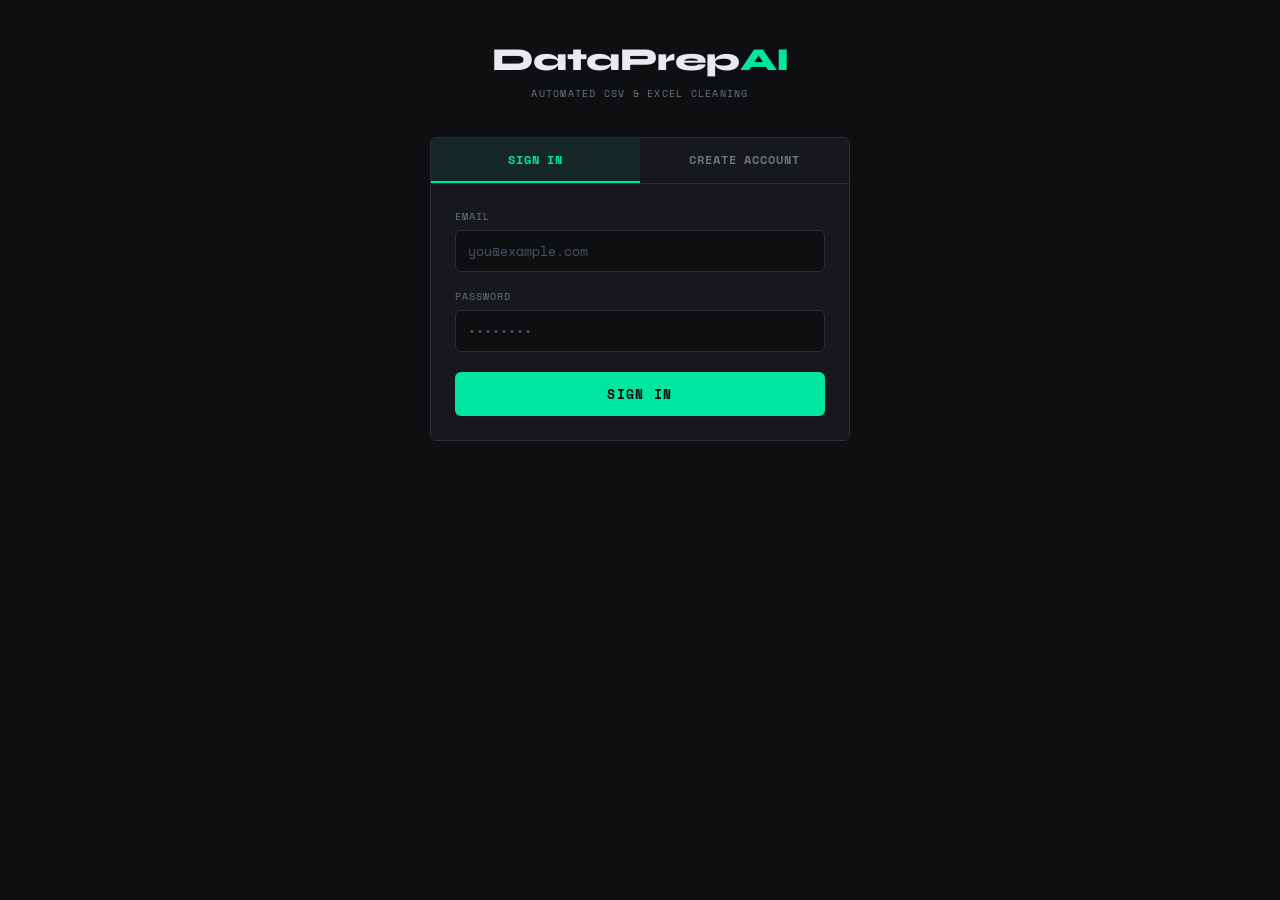
==== index.html @ 06ebd702 "initial commit" ====
<!DOCTYPE html>
<html lang="en">
<head>
<meta charset="UTF-8"/>
<meta name="viewport" content="width=device-width,initial-scale=1.0"/>
<title>DataPrep AI</title>
<link rel="preconnect" href="https://fonts.googleapis.com">
<link href="https://fonts.googleapis.com/css2?family=Space+Mono:wght@400;700&family=Syne:wght@400;700;800&display=swap" rel="stylesheet">
<style>
*,*::before,*::after{box-sizing:border-box;margin:0;padding:0}
:root{
  --bg:#0e0f11;--surface:#16181d;--surface2:#1c1f26;
  --border:#2a2d36;--border2:#363a47;
  --accent:#00e5a0;--accent-dim:#00b87c;--accent-bg:rgba(0,229,160,0.07);
  --warn:#ffb347;--warn-bg:rgba(255,179,71,0.08);
  --danger:#ff5c5c;--danger-bg:rgba(255,92,92,0.08);
  --info:#5c9eff;--info-bg:rgba(92,158,255,0.08);
  --purple:#a78bfa;--purple-bg:rgba(167,139,250,0.08);
  --text:#e8eaf0;--muted:#6b7280;--muted2:#4b5260;
  --mono:'Space Mono',monospace;--sans:'Syne',sans-serif;
  --radius:6px;
}
body{background:var(--bg);color:var(--text);font-family:var(--mono);min-height:100vh;display:flex;flex-direction:column;align-items:center;padding:40px 16px 80px}

/* ── AUTH ───────────────────────────────────────────────────────── */
#authScreen{width:100%;max-width:420px;display:none;flex-direction:column;align-items:center}
#authScreen.visible{display:flex}
.auth-logo{font-family:var(--sans);font-weight:800;font-size:2rem;letter-spacing:-.5px;margin-bottom:6px}
.auth-logo span{color:var(--accent)}
.auth-tagline{font-size:.65rem;color:var(--muted);letter-spacing:.12em;text-transform:uppercase;margin-bottom:36px}
.auth-card{width:100%;background:var(--surface);border:1px solid var(--border);border-radius:var(--radius);overflow:hidden}
.auth-tabs{display:flex;border-bottom:1px solid var(--border)}
.auth-tab{flex:1;padding:13px;font-family:var(--mono);font-size:.72rem;font-weight:700;letter-spacing:.08em;text-transform:uppercase;border:none;background:none;color:var(--muted);cursor:pointer;transition:background .15s,color .15s;border-bottom:2px solid transparent}
.auth-tab.active{color:var(--accent);border-bottom-color:var(--accent);background:var(--accent-bg)}
.auth-form{padding:24px;display:flex;flex-direction:column;gap:16px}
.field{display:flex;flex-direction:column;gap:6px}
.field label{font-size:.65rem;color:var(--muted);letter-spacing:.1em;text-transform:uppercase}
.field input{background:var(--bg);border:1px solid var(--border);border-radius:var(--radius);padding:10px 12px;color:var(--text);font-family:var(--mono);font-size:.82rem;outline:none;transition:border-color .15s}
.field input:focus{border-color:var(--accent)}
.field input::placeholder{color:var(--muted2)}
.btn-auth{width:100%;padding:12px;background:var(--accent);color:#060809;font-family:var(--mono);font-size:.82rem;font-weight:700;letter-spacing:.1em;text-transform:uppercase;border:none;border-radius:var(--radius);cursor:pointer;transition:background .18s;margin-top:4px}
.btn-auth:hover{background:#1ffcb4}
.btn-auth:disabled{background:var(--border);color:var(--muted);cursor:not-allowed}
.auth-error{padding:10px 14px;background:var(--danger-bg);border:1px solid var(--danger);border-radius:var(--radius);color:#ff8080;font-size:.74rem;line-height:1.5;display:none}
.auth-error.visible{display:block}
.auth-success{padding:10px 14px;background:var(--accent-bg);border:1px solid var(--accent-dim);border-radius:var(--radius);color:var(--accent);font-size:.74rem;line-height:1.5;display:none}
.auth-success.visible{display:block}
.pw-strength{height:3px;border-radius:2px;background:var(--border);margin-top:4px;overflow:hidden}
.pw-strength-fill{height:100%;border-radius:2px;width:0%;transition:width .25s,background .25s}

/* ── APP SCREEN ─────────────────────────────────────────────────── */
#appScreen{width:100%;display:none;flex-direction:column;align-items:center}
#appScreen.visible{display:flex}

header{width:100%;max-width:1100px;margin-bottom:28px;display:flex;align-items:center;justify-content:space-between;border-bottom:1px solid var(--border);padding-bottom:18px;flex-wrap:wrap;gap:12px}
.logo{font-family:var(--sans);font-weight:800;font-size:1.55rem;letter-spacing:-.5px}.logo span{color:var(--accent)}
.tagline{font-size:.65rem;color:var(--muted);letter-spacing:.1em;text-transform:uppercase}
.header-right{display:flex;align-items:center;gap:12px;flex-wrap:wrap}
.mode-toggle{display:flex;background:var(--surface);border:1px solid var(--border);border-radius:var(--radius);overflow:hidden;flex-shrink:0}
.mode-btn{padding:9px 18px;font-family:var(--mono);font-size:.7rem;font-weight:700;letter-spacing:.08em;text-transform:uppercase;border:none;background:none;color:var(--muted);cursor:pointer;transition:background .18s,color .18s;white-space:nowrap}
.mode-btn.active{background:var(--accent);color:#060809}
.user-chip{display:flex;align-items:center;gap:8px;background:var(--surface);border:1px solid var(--border);border-radius:20px;padding:5px 12px;font-size:.7rem;color:var(--muted)}
.user-chip .avatar{width:22px;height:22px;border-radius:50%;background:var(--accent);color:#060809;display:flex;align-items:center;justify-content:center;font-size:.65rem;font-weight:700;flex-shrink:0}
.btn-logout{padding:5px 12px;font-family:var(--mono);font-size:.65rem;font-weight:700;letter-spacing:.06em;text-transform:uppercase;background:none;border:1px solid var(--border2);border-radius:4px;color:var(--muted);cursor:pointer;transition:color .15s,border-color .15s}
.btn-logout:hover{color:var(--danger);border-color:var(--danger)}

/* ── Groq settings bar ──────────────────────────────────────────── */
.groq-bar{width:100%;max-width:1100px;background:var(--surface);border:1px solid var(--border);border-radius:var(--radius);margin-bottom:16px;overflow:hidden}
.groq-bar-header{padding:10px 18px;display:flex;align-items:center;justify-content:space-between;cursor:pointer;user-select:none;transition:background .15s}
.groq-bar-header:hover{background:var(--surface2)}
.groq-bar-left{display:flex;align-items:center;gap:10px;font-size:.7rem;letter-spacing:.08em;text-transform:uppercase}
.groq-dot{width:8px;height:8px;border-radius:50%;background:var(--muted2);flex-shrink:0;transition:background .2s,box-shadow .2s}
.groq-dot.active{background:var(--purple);box-shadow:0 0 6px var(--purple)}
.groq-label{color:var(--muted)}
.groq-status{font-size:.65rem;color:var(--muted2);letter-spacing:.05em}
.groq-chevron{font-size:.7rem;color:var(--muted);transition:transform .2s}
.groq-chevron.open{transform:rotate(180deg)}
.groq-body{display:none;padding:16px 18px;border-top:1px solid var(--border)}
.groq-body.open{display:block}
.groq-row{display:flex;gap:10px;align-items:flex-end}
.groq-field{flex:1;display:flex;flex-direction:column;gap:5px}
.groq-field label{font-size:.62rem;color:var(--muted);letter-spacing:.1em;text-transform:uppercase}
.groq-field input{background:var(--bg);border:1px solid var(--border);border-radius:var(--radius);padding:9px 12px;color:var(--text);font-family:var(--mono);font-size:.8rem;outline:none;transition:border-color .15s;width:100%}
.groq-field input:focus{border-color:var(--purple)}
.groq-field input::placeholder{color:var(--muted2)}
.btn-groq-save{padding:9px 18px;background:var(--purple-bg);border:1px solid var(--purple);border-radius:var(--radius);color:var(--purple);font-family:var(--mono);font-size:.72rem;font-weight:700;letter-spacing:.08em;text-transform:uppercase;cursor:pointer;transition:background .15s,color .15s;white-space:nowrap}
.btn-groq-save:hover{background:var(--purple);color:#fff}
.groq-hint{font-size:.63rem;color:var(--muted);margin-top:8px;line-height:1.5}
.groq-hint a{color:var(--purple);text-decoration:none}
.groq-hint a:hover{text-decoration:underline}

/* ── Upload card ────────────────────────────────────────────────── */
.upload-card{width:100%;max-width:1100px;background:var(--surface);border:1px solid var(--border);border-radius:var(--radius);overflow:hidden;margin-bottom:24px}
.card-header{padding:12px 20px;border-bottom:1px solid var(--border);display:flex;align-items:center;gap:8px;font-size:.68rem;color:var(--muted);letter-spacing:.1em;text-transform:uppercase}
.dot{width:8px;height:8px;border-radius:50%;background:var(--accent);box-shadow:0 0 6px var(--accent)}
.card-body{padding:24px}
#dropzone{border:2px dashed var(--border);border-radius:var(--radius);padding:44px 24px;text-align:center;cursor:pointer;transition:border-color .2s,background .2s}
#dropzone:hover,#dropzone.dragover{border-color:var(--accent);background:var(--accent-bg)}
#dropzone .icon{font-size:2.2rem;margin-bottom:12px;display:block}
#dropzone p{font-size:.82rem;color:var(--muted);line-height:1.7}
#dropzone strong{color:var(--accent);cursor:pointer;text-decoration:underline;text-underline-offset:3px}
#fileInput{display:none}
.file-pill{display:inline-flex;align-items:center;gap:8px;background:var(--accent-bg);border:1px solid var(--accent-dim);border-radius:4px;padding:5px 12px;font-size:.76rem;color:var(--accent);margin-top:12px}
.file-pill button{background:none;border:none;color:var(--muted);cursor:pointer;font-size:.95rem;padding:0 0 0 4px}
.file-pill button:hover{color:var(--danger)}
.btn-primary{width:100%;margin-top:18px;padding:13px;background:var(--accent);color:#060809;font-family:var(--mono);font-size:.82rem;font-weight:700;letter-spacing:.12em;text-transform:uppercase;border:none;border-radius:var(--radius);cursor:pointer;transition:background .18s,transform .1s}
.btn-primary:hover:not(:disabled){background:#1ffcb4}
.btn-primary:active:not(:disabled){transform:scale(.99)}
.btn-primary:disabled{background:var(--border);color:var(--muted);cursor:not-allowed}
.btn-outline{width:100%;padding:12px;background:transparent;color:var(--accent);font-family:var(--mono);font-size:.78rem;font-weight:700;letter-spacing:.1em;text-transform:uppercase;border:2px solid var(--accent);border-radius:var(--radius);cursor:pointer;transition:background .18s,color .18s;display:flex;align-items:center;justify-content:center;gap:8px;text-decoration:none}
.btn-outline:hover{background:var(--accent);color:#060809}
.spinner-wrap{display:none;flex-direction:column;align-items:center;gap:14px;padding:32px 0 10px}
.spinner-wrap.visible{display:flex}
.spinner{width:32px;height:32px;border:3px solid var(--border);border-top-color:var(--accent);border-radius:50%;animation:spin .7s linear infinite}
@keyframes spin{to{transform:rotate(360deg)}}
.spinner-label{font-size:.72rem;color:var(--muted);letter-spacing:.08em;animation:pulse 1.4s ease-in-out infinite}
@keyframes pulse{0%,100%{opacity:1}50%{opacity:.4}}
.error-banner{display:none;margin-top:16px;padding:11px 15px;background:var(--danger-bg);border:1px solid var(--danger);border-radius:var(--radius);color:#ff8080;font-size:.76rem;line-height:1.6}
.error-banner.visible{display:block}

/* ── Auto-clean results ─────────────────────────────────────────── */
#results{display:none;margin-top:24px}
.results-divider{display:flex;align-items:center;gap:12px;margin-bottom:18px;font-size:.65rem;color:var(--muted);letter-spacing:.12em;text-transform:uppercase}
.results-divider::before,.results-divider::after{content:'';flex:1;height:1px;background:var(--border)}
.stats-row{display:grid;grid-template-columns:repeat(3,1fr);gap:10px;margin-bottom:18px}
.stat-box{background:var(--bg);border:1px solid var(--border);border-radius:var(--radius);padding:14px;text-align:center}
.stat-box .num{font-family:var(--sans);font-weight:800;font-size:1.65rem;color:var(--accent);line-height:1;margin-bottom:3px}
.stat-box .lbl{font-size:.62rem;color:var(--muted);letter-spacing:.1em;text-transform:uppercase}
.table-wrap{background:var(--bg);border:1px solid var(--border);border-radius:var(--radius);overflow:hidden;margin-bottom:16px}
.table-title{padding:9px 15px;font-size:.65rem;color:var(--muted);letter-spacing:.1em;text-transform:uppercase;border-bottom:1px solid var(--border)}
table{width:100%;border-collapse:collapse;font-size:.76rem}
th{text-align:left;padding:8px 15px;font-size:.62rem;color:var(--muted);letter-spacing:.1em;text-transform:uppercase;border-bottom:1px solid var(--border)}
td{padding:8px 15px;border-bottom:1px solid rgba(42,45,54,.5);color:var(--text)}
tr:last-child td{border-bottom:none}
tr:hover td{background:rgba(255,255,255,.02)}
td.mono-val{color:var(--accent)}
td.method-val{color:var(--warn);font-size:.7rem}
.empty-note{padding:13px 15px;font-size:.73rem;color:var(--muted);font-style:italic}
.renamed-wrap{background:var(--bg);border:1px solid var(--border);border-radius:var(--radius);overflow:hidden;margin-bottom:16px}
.rename-list{padding:8px 10px}
.rename-tag{display:inline-flex;align-items:center;gap:5px;background:var(--warn-bg);border:1px solid rgba(255,179,71,.3);border-radius:4px;padding:3px 9px;font-size:.7rem;margin:4px}
.rename-tag .old{color:var(--muted);text-decoration:line-through}
.rename-tag .new{color:var(--warn)}

/* ══════════════════════════════════════════════════════════════════
   AI SUMMARY CARD
══════════════════════════════════════════════════════════════════ */
.ai-summary-card{background:var(--surface);border:1px solid var(--purple);border-radius:var(--radius);overflow:hidden;margin-top:20px}
.ai-summary-header{padding:11px 18px;border-bottom:1px solid var(--border);display:flex;align-items:center;gap:10px}
.ai-icon{font-size:1rem}
.ai-title{font-size:.7rem;font-weight:700;letter-spacing:.08em;text-transform:uppercase;color:var(--purple)}
.ai-model-tag{font-size:.6rem;color:var(--muted);background:var(--bg);border:1px solid var(--border2);border-radius:3px;padding:2px 7px;margin-left:auto}
.ai-body{padding:18px 20px}
.ai-thinking{display:flex;align-items:center;gap:10px;color:var(--muted);font-size:.75rem}
.ai-thinking-dots span{display:inline-block;animation:blink 1.2s infinite}
.ai-thinking-dots span:nth-child(2){animation-delay:.2s}
.ai-thinking-dots span:nth-child(3){animation-delay:.4s}
@keyframes blink{0%,80%,100%{opacity:0}40%{opacity:1}}
.ai-text{font-family:var(--sans);font-size:.88rem;line-height:1.8;color:var(--text);white-space:pre-wrap;word-break:break-word}
.ai-text strong,.ai-text b{color:var(--accent)}
.ai-cursor{display:inline-block;width:2px;height:1em;background:var(--purple);vertical-align:text-bottom;animation:blink-cursor .7s step-end infinite;margin-left:2px}
@keyframes blink-cursor{0%,100%{opacity:1}50%{opacity:0}}
.ai-error{color:#ff8080;font-size:.78rem;padding:4px 0}
.btn-regen{margin-top:14px;padding:8px 16px;background:var(--purple-bg);border:1px solid var(--purple);border-radius:var(--radius);color:var(--purple);font-family:var(--mono);font-size:.68rem;font-weight:700;letter-spacing:.08em;text-transform:uppercase;cursor:pointer;transition:background .15s}
.btn-regen:hover{background:var(--purple);color:#fff}

/* ══════════════════════════════════════════════════════════════════
   REVIEW MODE
══════════════════════════════════════════════════════════════════ */
#reviewPanel{display:none;width:100%;max-width:1100px}
#reviewPanel.visible{display:flex;flex-direction:column;gap:16px}
.review-layout{display:grid;grid-template-columns:1fr 340px;gap:16px;align-items:start}
.sheet-card{background:var(--surface);border:1px solid var(--border);border-radius:var(--radius);overflow:hidden}
.sheet-toolbar{padding:10px 16px;border-bottom:1px solid var(--border);display:flex;align-items:center;gap:12px;flex-wrap:wrap}
.sheet-title{font-size:.7rem;color:var(--muted);letter-spacing:.08em;text-transform:uppercase;flex:1}
.sheet-legend{display:flex;gap:10px;flex-wrap:wrap}
.legend-item{display:flex;align-items:center;gap:5px;font-size:.62rem;color:var(--muted)}
.legend-dot{width:10px;height:10px;border-radius:2px}
.legend-dot.null-dot{background:rgba(92,158,255,.4)}
.legend-dot.ws-dot{background:rgba(255,179,71,.4)}
.legend-dot.dup-dot{background:rgba(255,92,92,.25)}
.legend-dot.rename-dot{background:rgba(0,229,160,.3)}
.sheet-scroll{overflow:auto;max-height:540px}
.sheet-table{border-collapse:collapse;font-size:.73rem;white-space:nowrap}
.sheet-table th{position:sticky;top:0;background:#1a1d23;padding:7px 12px;text-align:left;font-weight:700;color:var(--muted);border-bottom:2px solid var(--border);border-right:1px solid var(--border2);z-index:2}
.sheet-table th.has-change{color:var(--accent)}
.sheet-table td{padding:6px 12px;border-bottom:1px solid var(--border2);border-right:1px solid rgba(42,45,54,.4);color:var(--text);position:relative;transition:background .12s}
.sheet-table td:last-child,.sheet-table th:last-child{border-right:none}
.sheet-table tr.dup-row td{background:rgba(255,92,92,.06)}
.cell-null{background:rgba(92,158,255,.12)!important}
.cell-ws{background:rgba(255,179,71,.12)!important}
.cell-null.approved,.cell-ws.approved{background:rgba(0,229,160,.12)!important}
.cell-null.rejected,.cell-ws.rejected{background:rgba(255,92,92,.07)!important;opacity:.65}
.row-num{color:var(--muted2);font-size:.65rem;text-align:right;user-select:none;padding:6px 8px;border-right:1px solid var(--border2)!important;background:#13151a!important;min-width:36px}
.change-badge{display:inline-block;width:6px;height:6px;border-radius:50%;margin-left:5px;vertical-align:middle}
.sidebar{background:var(--surface);border:1px solid var(--border);border-radius:var(--radius);overflow:hidden;position:sticky;top:20px}
.sidebar-header{padding:12px 16px;border-bottom:1px solid var(--border);display:flex;align-items:center;justify-content:space-between}
.sidebar-title{font-size:.7rem;color:var(--muted);letter-spacing:.08em;text-transform:uppercase}
.sidebar-count{font-family:var(--sans);font-weight:800;font-size:1.1rem;color:var(--accent)}
.sidebar-actions{display:flex;gap:8px;padding:10px 14px;border-bottom:1px solid var(--border)}
.bulk-btn{flex:1;padding:7px;font-family:var(--mono);font-size:.64rem;font-weight:700;letter-spacing:.07em;text-transform:uppercase;border-radius:4px;border:1px solid var(--border2);cursor:pointer;transition:background .15s,color .15s;background:var(--surface2);color:var(--muted)}
.bulk-btn.accept-all:hover{background:var(--accent-bg);border-color:var(--accent);color:var(--accent)}
.bulk-btn.reject-all:hover{background:var(--danger-bg);border-color:var(--danger);color:var(--danger)}
.change-list{max-height:380px;overflow-y:auto}
.change-item{padding:10px 14px;border-bottom:1px solid var(--border2);display:flex;flex-direction:column;gap:5px;transition:background .12s}
.change-item:hover{background:var(--surface2)}
.change-item:last-child{border-bottom:none}
.change-item.accept{background:rgba(0,229,160,.05)}
.change-item.reject{background:rgba(255,92,92,.04);opacity:.7}
.ci-top{display:flex;align-items:center;gap:7px}
.ci-type{font-size:.6rem;font-weight:700;letter-spacing:.08em;text-transform:uppercase;padding:2px 6px;border-radius:3px}
.ci-type.null_fill{background:var(--info-bg);color:var(--info)}
.ci-type.whitespace{background:var(--warn-bg);color:var(--warn)}
.ci-type.duplicate_row{background:var(--danger-bg);color:var(--danger)}
.ci-type.col_rename{background:var(--accent-bg);color:var(--accent)}
.ci-loc{font-size:.64rem;color:var(--muted);flex:1;text-align:right}
.ci-reason{font-size:.65rem;color:var(--muted);line-height:1.5}
.ci-diff{display:flex;align-items:center;gap:6px;font-size:.68rem}
.ci-old{color:var(--danger);text-decoration:line-through;max-width:90px;overflow:hidden;text-overflow:ellipsis;white-space:nowrap}
.ci-new{color:var(--accent);max-width:90px;overflow:hidden;text-overflow:ellipsis;white-space:nowrap}
.ci-arrow{color:var(--muted2)}
.ci-btns{display:flex;gap:5px;margin-top:2px}
.ci-btn{flex:1;padding:5px 0;font-family:var(--mono);font-size:.62rem;font-weight:700;letter-spacing:.06em;text-transform:uppercase;border-radius:4px;border:1px solid var(--border2);cursor:pointer;transition:background .13s,color .13s,border-color .13s;background:var(--surface2);color:var(--muted)}
.ci-btn.accept:hover,.ci-btn.accept.active{background:var(--accent-bg);border-color:var(--accent);color:var(--accent)}
.ci-btn.reject:hover,.ci-btn.reject.active{background:var(--danger-bg);border-color:var(--danger);color:var(--danger)}
.progress-bar-wrap{padding:10px 14px;border-top:1px solid var(--border)}
.progress-labels{display:flex;justify-content:space-between;font-size:.62rem;color:var(--muted);margin-bottom:5px}
.progress-bar{height:4px;background:var(--border);border-radius:2px;overflow:hidden}
.progress-fill{height:100%;background:var(--accent);border-radius:2px;transition:width .3s}
.apply-wrap{padding:12px 14px;border-top:1px solid var(--border)}

/* ── Responsive ─────────────────────────────────────────────────── */
@media(max-width:780px){
  .review-layout{grid-template-columns:1fr}
  .sidebar{position:static}
  .stats-row{grid-template-columns:repeat(2,1fr)}
  header{flex-wrap:wrap;gap:10px}
  .header-right{flex-wrap:wrap;gap:8px}
  .groq-row{flex-direction:column}
}
</style>
</head>
<body>

<!-- AUTH SCREEN -->
<div id="authScreen">
  <div class="auth-logo">DataPrep<span>AI</span></div>
  <div class="auth-tagline">Automated CSV &amp; Excel Cleaning</div>
  <div class="auth-card">
    <div class="auth-tabs">
      <button class="auth-tab active" id="tabLogin"    onclick="showAuthTab('login')">Sign In</button>
      <button class="auth-tab"        id="tabRegister" onclick="showAuthTab('register')">Create Account</button>
    </div>
    <div id="loginForm" class="auth-form">
      <div class="field"><label>Email</label><input type="email" id="loginEmail" placeholder="you@example.com" autocomplete="email"/></div>
      <div class="field"><label>Password</label><input type="password" id="loginPassword" placeholder="••••••••" autocomplete="current-password"/></div>
      <div class="auth-error" id="loginError"></div>
      <button class="btn-auth" id="loginBtn" onclick="doLogin()">Sign In</button>
    </div>
    <div id="registerForm" class="auth-form" style="display:none">
      <div class="field"><label>Username</label><input type="text" id="regUsername" placeholder="yourname" autocomplete="username"/></div>
      <div class="field"><label>Email</label><input type="email" id="regEmail" placeholder="you@example.com" autocomplete="email"/></div>
      <div class="field">
        <label>Password <span style="color:var(--muted);font-size:.6rem">(min 8 chars)</span></label>
        <input type="password" id="regPassword" placeholder="••••••••" autocomplete="new-password" oninput="updateStrength(this.value)"/>
        <div class="pw-strength"><div class="pw-strength-fill" id="pwStrengthFill"></div></div>
      </div>
      <div class="auth-error"   id="registerError"></div>
      <div class="auth-success" id="registerSuccess"></div>
      <button class="btn-auth" id="registerBtn" onclick="doRegister()">Create Account</button>
    </div>
  </div>
</div>

<!-- APP SCREEN -->
<div id="appScreen">

  <header>
    <div>
      <div class="logo">DataPrep<span>AI</span></div>
      <div class="tagline" style="margin-top:3px">Automated CSV &amp; Excel Cleaning</div>
    </div>
    <div class="header-right">
      <div class="mode-toggle">
        <button class="mode-btn active" id="modeAuto"   onclick="switchMode('auto')">⚡ Auto Clean</button>
        <button class="mode-btn"        id="modeReview" onclick="switchMode('review')">🔍 Review Mode</button>
      </div>
      <div class="user-chip">
        <div class="avatar" id="userAvatar">?</div>
        <span id="userLabel">—</span>
      </div>
      <button class="btn-logout" onclick="doLogout()">Logout</button>
    </div>
  </header>

  <!-- ── Groq API Key Bar ───────────────────────────────────────── -->
  <div class="groq-bar" id="groqBar">
    <div class="groq-bar-header" onclick="toggleGroqBar()">
      <div class="groq-bar-left">
        <div class="groq-dot" id="groqDot"></div>
        <span class="groq-label">🤖 Groq AI Summary</span>
        <span class="groq-status" id="groqStatus">Not configured — click to set up</span>
      </div>
      <span class="groq-chevron" id="groqChevron">▼</span>
    </div>
    <div class="groq-body" id="groqBody">
      <div class="groq-row">
        <div class="groq-field">
          <label>Groq API Key</label>
          <input type="password" id="groqKeyInput" placeholder="gsk_••••••••••••••••••••••••••••••••••••••••••••••••••••••••"/>
        </div>
        <button class="btn-groq-save" onclick="saveGroqKey()">Save Key</button>
      </div>
      <div class="groq-hint">
        Get a free API key at <a href="https://console.groq.com" target="_blank">console.groq.com</a>.
        Your key is stored only in your browser session and never sent to our server except when generating a summary.
      </div>
    </div>
  </div>

  <!-- Upload card -->
  <div class="upload-card" id="uploadCard">
    <div class="card-header"><div class="dot"></div><span id="uploadCardTitle">Auto Clean — Upload CSV or Excel</span></div>
    <div class="card-body">
      <div id="dropzone" role="button" tabindex="0" aria-label="Upload file">
        <span class="icon">📂</span>
        <p>Drag &amp; drop your file here<br>or <strong id="browseBtn">browse files</strong></p>
        <input type="file" id="fileInput" accept=".csv,.xlsx,.xls"/>
      </div>
      <div id="filePill" style="text-align:center;display:none">
        <div class="file-pill"><span>📄</span><span id="fileName"></span><button id="removeFile" title="Remove">✕</button></div>
      </div>
      <button class="btn-primary" id="actionBtn" disabled>⚡ Clean My Data</button>
      <div class="spinner-wrap" id="spinner">
        <div class="spinner"></div>
        <span class="spinner-label" id="spinnerLabel">Analyzing &amp; cleaning…</span>
      </div>
      <div class="error-banner" id="errorBanner"></div>

      <!-- Auto-clean results -->
      <div id="results">
        <div class="results-divider">Cleaning Report</div>
        <div class="stats-row">
          <div class="stat-box"><div class="num" id="statRows">—</div><div class="lbl">Rows Processed</div></div>
          <div class="stat-box"><div class="num" id="statDupes">—</div><div class="lbl">Duplicates Removed</div></div>
          <div class="stat-box"><div class="num" id="statWs">—</div><div class="lbl">Whitespace Fixed</div></div>
        </div>
        <div class="table-wrap">
          <div class="table-title">Null Values Filled</div>
          <div id="nullsTableBody"></div>
        </div>
        <div class="renamed-wrap" id="renamedWrap" style="display:none">
          <div class="table-title">Columns Renamed</div>
          <div class="rename-list" id="renamedList"></div>
        </div>

        <!-- AI Summary card (auto-clean mode) -->
        <div class="ai-summary-card" id="aiCard" style="display:none">
          <div class="ai-summary-header">
            <span class="ai-icon">✦</span>
            <span class="ai-title">AI Summary</span>
            <span class="ai-model-tag">llama3-8b · groq</span>
          </div>
          <div class="ai-body" id="aiBody">
            <div class="ai-thinking" id="aiThinking">
              <span>Generating summary</span>
              <span class="ai-thinking-dots"><span>.</span><span>.</span><span>.</span></span>
            </div>
            <div class="ai-text" id="aiText" style="display:none"></div>
            <div class="ai-error" id="aiError" style="display:none"></div>
            <button class="btn-regen" id="aiRegenBtn" style="display:none" onclick="regenSummary()">↺ Regenerate</button>
          </div>
        </div>

        <a class="btn-outline" id="downloadBtn" href="#" download="cleaned_data.csv" style="margin-top:16px">⬇ Download Cleaned File</a>
      </div>
    </div>
  </div>

  <!-- Review panel -->
  <div id="reviewPanel">
    <div class="review-layout">
      <div class="sheet-card">
        <div class="sheet-toolbar">
          <div class="sheet-title">📊 <span id="sheetFileName">—</span></div>
          <div class="sheet-legend">
            <div class="legend-item"><div class="legend-dot null-dot"></div>Missing value</div>
            <div class="legend-item"><div class="legend-dot ws-dot"></div>Whitespace</div>
            <div class="legend-item"><div class="legend-dot dup-dot"></div>Duplicate row</div>
            <div class="legend-item"><div class="legend-dot rename-dot"></div>Header rename</div>
          </div>
        </div>
        <div class="sheet-scroll"><table class="sheet-table" id="sheetTable"></table></div>
      </div>
      <div class="sidebar">
        <div class="sidebar-header">
          <div class="sidebar-title">Proposed Changes</div>
          <div class="sidebar-count"><span id="approvedCount">0</span>/<span id="totalCount">0</span></div>
        </div>
        <div class="sidebar-actions">
          <button class="bulk-btn accept-all" onclick="bulkDecide('accept')">✓ Accept All</button>
          <button class="bulk-btn reject-all" onclick="bulkDecide('reject')">✕ Reject All</button>
        </div>
        <div class="change-list" id="changeList"></div>
        <div class="progress-bar-wrap">
          <div class="progress-labels"><span>Progress</span><span id="progressLabel">0 of 0 reviewed</span></div>
          <div class="progress-bar"><div class="progress-fill" id="progressFill" style="width:0%"></div></div>
        </div>
        <div class="apply-wrap">
          <button class="btn-primary" id="applyBtn" style="margin-top:0" onclick="applyApproved()">Apply Approved Changes</button>
          <div class="error-banner" id="reviewError" style="margin-top:10px"></div>
          <a class="btn-outline" id="reviewDownloadBtn" href="#" download="cleaned.csv" style="margin-top:10px;display:none">⬇ Download Result</a>
        </div>
      </div>
    </div>

    <!-- AI Summary card (review mode — shown after apply) -->
    <div class="ai-summary-card" id="reviewAiCard" style="display:none">
      <div class="ai-summary-header">
        <span class="ai-icon">✦</span>
        <span class="ai-title">AI Summary — Applied Changes</span>
        <span class="ai-model-tag">llama3-8b · groq</span>
      </div>
      <div class="ai-body" id="reviewAiBody">
        <div class="ai-thinking" id="reviewAiThinking">
          <span>Generating summary</span>
          <span class="ai-thinking-dots"><span>.</span><span>.</span><span>.</span></span>
        </div>
        <div class="ai-text" id="reviewAiText" style="display:none"></div>
        <div class="ai-error" id="reviewAiError" style="display:none"></div>
        <button class="btn-regen" id="reviewAiRegenBtn" style="display:none" onclick="regenReviewSummary()">↺ Regenerate</button>
      </div>
    </div>
  </div>

  <footer style="margin-top:36px;font-size:.63rem;color:var(--muted);letter-spacing:.08em;text-align:center">
    DataPrep AI &nbsp;·&nbsp; No data is stored &nbsp;·&nbsp; Processing runs locally on your server
  </footer>

</div><!-- end #appScreen -->

<script>
/* ════════════════════════════════════════════════════════════════════
   AUTH STATE
════════════════════════════════════════════════════════════════════ */
let authToken = null, authUsername = null;

function loadSession()  { authToken = sessionStorage.getItem('dp_token'); authUsername = sessionStorage.getItem('dp_username'); }
function saveSession(t,u){ authToken=t; authUsername=u; sessionStorage.setItem('dp_token',t); sessionStorage.setItem('dp_username',u); }
function clearSession() { authToken=authUsername=null; sessionStorage.removeItem('dp_token'); sessionStorage.removeItem('dp_username'); }

loadSession();
if(authToken) showApp(); else document.getElementById('authScreen').classList.add('visible');

function showApp() {
  document.getElementById('authScreen').classList.remove('visible');
  document.getElementById('appScreen').classList.add('visible');
  const u = authUsername||'?';
  document.getElementById('userLabel').textContent  = u;
  document.getElementById('userAvatar').textContent = u.charAt(0).toUpperCase();
  // restore groq key from session
  const k = sessionStorage.getItem('dp_groq_key');
  if(k) { document.getElementById('groqKeyInput').value = k; updateGroqStatus(true); }
}

/* ════════════════════════════════════════════════════════════════════
   AUTH TABS / FORMS
════════════════════════════════════════════════════════════════════ */
function showAuthTab(tab) {
  document.getElementById('tabLogin').classList.toggle('active',tab==='login');
  document.getElementById('tabRegister').classList.toggle('active',tab==='register');
  document.getElementById('loginForm').style.display    = tab==='login'    ? 'flex':'none';
  document.getElementById('registerForm').style.display = tab==='register' ? 'flex':'none';
}
document.getElementById('loginPassword').addEventListener('keydown', e => { if(e.key==='Enter') doLogin(); });
document.getElementById('regPassword').addEventListener('keydown',   e => { if(e.key==='Enter') doRegister(); });

function updateStrength(pw) {
  let s=0;
  if(pw.length>=8)s++; if(pw.length>=12)s++;
  if(/[A-Z]/.test(pw))s++; if(/[0-9]/.test(pw))s++; if(/[^A-Za-z0-9]/.test(pw))s++;
  const f=document.getElementById('pwStrengthFill');
  f.style.width=Math.min(100,s*20)+'%';
  f.style.background=s<=1?'var(--danger)':s<=3?'var(--warn)':'var(--accent)';
}

async function doLogin() {
  const email=document.getElementById('loginEmail').value.trim();
  const pass=document.getElementById('loginPassword').value;
  const errEl=document.getElementById('loginError');
  const btn=document.getElementById('loginBtn');
  errEl.style.display='none'; errEl.classList.remove('visible');
  if(!email||!pass){showAuthError(errEl,'Please fill in all fields.');return;}
  btn.disabled=true; btn.textContent='Signing in…';
  const fd=new FormData(); fd.append('email',email); fd.append('password',pass);
  try {
    const res=await fetch('/auth/login',{method:'POST',body:fd});
    const json=await res.json();
    if(!res.ok) throw new Error(json.detail||'Login failed.');
    saveSession(json.token,json.username); showApp();
  } catch(err){showAuthError(errEl,err.message);}
  finally{btn.disabled=false;btn.textContent='Sign In';}
}

async function doRegister() {
  const username=document.getElementById('regUsername').value.trim();
  const email=document.getElementById('regEmail').value.trim();
  const pass=document.getElementById('regPassword').value;
  const errEl=document.getElementById('registerError');
  const btn=document.getElementById('registerBtn');
  errEl.style.display='none'; errEl.classList.remove('visible');
  if(!username||!email||!pass){showAuthError(errEl,'Please fill in all fields.');return;}
  btn.disabled=true; btn.textContent='Creating account…';
  const fd=new FormData(); fd.append('username',username); fd.append('email',email); fd.append('password',pass);
  try {
    const res=await fetch('/auth/register',{method:'POST',body:fd});
    const json=await res.json();
    if(!res.ok) throw new Error(json.detail||'Registration failed.');
    saveSession(json.token,json.username); showApp();
  } catch(err){showAuthError(errEl,err.message);}
  finally{btn.disabled=false;btn.textContent='Create Account';}
}

function showAuthError(el,msg){el.textContent=msg;el.style.display='block';el.classList.add('visible');}

function doLogout() {
  clearSession(); sessionStorage.removeItem('dp_groq_key');
  resetUpload(); hideResults();
  document.getElementById('reviewPanel').classList.remove('visible');
  document.getElementById('reviewPanel').style.display='none';
  document.getElementById('appScreen').classList.remove('visible');
  document.getElementById('authScreen').classList.add('visible');
  document.getElementById('loginEmail').value='';
  document.getElementById('loginPassword').value='';
  document.getElementById('loginError').style.display='none';
}

/* ════════════════════════════════════════════════════════════════════
   GROQ KEY MANAGEMENT
════════════════════════════════════════════════════════════════════ */
function toggleGroqBar() {
  const body=document.getElementById('groqBody');
  const chev=document.getElementById('groqChevron');
  const open=body.classList.toggle('open');
  chev.classList.toggle('open',open);
}

function saveGroqKey() {
  const key=document.getElementById('groqKeyInput').value.trim();
  if(!key){alert('Please enter your Groq API key.');return;}
  sessionStorage.setItem('dp_groq_key',key);
  updateGroqStatus(true);
  // close the bar
  document.getElementById('groqBody').classList.remove('open');
  document.getElementById('groqChevron').classList.remove('open');
}

function updateGroqStatus(active) {
  const dot=document.getElementById('groqDot');
  const status=document.getElementById('groqStatus');
  if(active){
    dot.classList.add('active');
    status.textContent='Active — AI summaries enabled';
    status.style.color='var(--purple)';
  } else {
    dot.classList.remove('active');
    status.textContent='Not configured — click to set up';
    status.style.color='';
  }
}

function getGroqKey() { return sessionStorage.getItem('dp_groq_key')||''; }

/* ════════════════════════════════════════════════════════════════════
   AUTHENTICATED FETCH
════════════════════════════════════════════════════════════════════ */
async function authFetch(url, options={}) {
  if(!authToken){doLogout();throw new Error('Not authenticated.');}
  options.headers={...(options.headers||{}),'Authorization':`Bearer ${authToken}`};
  const res=await fetch(url,options);
  if(res.status===401){doLogout();throw new Error('Session expired. Please log in again.');}
  return res;
}

/* ════════════════════════════════════════════════════════════════════
   APP STATE
════════════════════════════════════════════════════════════════════ */
let currentMode='auto', selectedFile=null, reviewData=null;
let decisions={}, activeFileForApply=null;
let lastAutoSummary=null, lastAutoFilename=null;   // for AI regen
let lastReviewChanges=null, lastReviewFilename=null;

/* ════════════════════════════════════════════════════════════════════
   MODE SWITCHING
════════════════════════════════════════════════════════════════════ */
function switchMode(mode) {
  currentMode=mode;
  document.getElementById('modeAuto').classList.toggle('active',mode==='auto');
  document.getElementById('modeReview').classList.toggle('active',mode==='review');
  document.getElementById('uploadCardTitle').textContent=
    mode==='review'?'Review Mode — Upload CSV or Excel':'Auto Clean — Upload CSV or Excel';
  document.getElementById('actionBtn').textContent=
    mode==='review'?'🔍 Analyze & Open in Reviewer':'⚡ Clean My Data';
  resetUpload(); hideResults();
  document.getElementById('reviewPanel').classList.remove('visible');
  document.getElementById('reviewPanel').style.display='none';
}

/* ════════════════════════════════════════════════════════════════════
   FILE SELECTION
════════════════════════════════════════════════════════════════════ */
const dropzone=document.getElementById('dropzone');
const fileInput=document.getElementById('fileInput');
document.getElementById('browseBtn').addEventListener('click',e=>{e.stopPropagation();fileInput.click();});
dropzone.addEventListener('click',()=>fileInput.click());
dropzone.addEventListener('keydown',e=>{if(e.key==='Enter'||e.key===' ')fileInput.click();});
fileInput.addEventListener('change',()=>{if(fileInput.files[0])setFile(fileInput.files[0]);});
dropzone.addEventListener('dragover',e=>{e.preventDefault();dropzone.classList.add('dragover');});
dropzone.addEventListener('dragleave',()=>dropzone.classList.remove('dragover'));
dropzone.addEventListener('drop',e=>{
  e.preventDefault();dropzone.classList.remove('dragover');
  const f=e.dataTransfer.files[0]; if(f)setFile(f); else showError('No file detected.');
});
document.getElementById('removeFile').addEventListener('click',resetUpload);

function setFile(f){
  selectedFile=f;
  document.getElementById('fileName').textContent=f.name;
  document.getElementById('filePill').style.display='block';
  document.getElementById('actionBtn').disabled=false;
  hideResults(); hideError();
}
function resetUpload(){
  selectedFile=null;
  document.getElementById('filePill').style.display='none';
  document.getElementById('fileName').textContent='';
  fileInput.value='';
  document.getElementById('actionBtn').disabled=true;
  hideResults(); hideError();
}

/* ════════════════════════════════════════════════════════════════════
   ACTION BUTTON
════════════════════════════════════════════════════════════════════ */
document.getElementById('actionBtn').addEventListener('click',()=>{
  if(!selectedFile)return;
  if(currentMode==='auto') runAutoClean(); else runAnalyze();
});

/* ════════════════════════════════════════════════════════════════════
   AUTO CLEAN
════════════════════════════════════════════════════════════════════ */
async function runAutoClean(){
  hideError(); hideResults(); setLoading(true,'Analyzing & cleaning your data…');
  const fd=new FormData(); fd.append('file',selectedFile);
  try {
    const res=await authFetch('/clean',{method:'POST',body:fd});
    const json=await res.json();
    if(!res.ok) throw new Error(json.detail||`Server error ${res.status}`);
    renderAutoResults(json);
  } catch(err){showError('Error: '+err.message);}
  finally{setLoading(false);}
}

function renderAutoResults(data) {
  const s=data.summary;
  document.getElementById('statRows').textContent  = s.final_rows.toLocaleString();
  document.getElementById('statDupes').textContent = s.duplicates_removed.toLocaleString();
  document.getElementById('statWs').textContent    = s.whitespace_fixed.toLocaleString();

  const nullEntries=Object.entries(s.nulls_filled||{});
  const nb=document.getElementById('nullsTableBody');
  if(!nullEntries.length){
    nb.innerHTML='<div class="empty-note">✓ No null values found — data is complete.</div>';
  } else {
    let h='<table><thead><tr><th>Column</th><th>Nulls Filled</th><th>Strategy</th></tr></thead><tbody>';
    for(const [col,info] of nullEntries)
      h+=`<tr><td class="mono-val">${esc(col)}</td><td>${info.count}</td><td class="method-val">${esc(info.method)}</td></tr>`;
    nb.innerHTML=h+'</tbody></table>';
  }

  const renamedEntries=Object.entries(s.columns_renamed||{});
  const rw=document.getElementById('renamedWrap');
  if(renamedEntries.length){
    document.getElementById('renamedList').innerHTML=renamedEntries.map(([o,n])=>
      `<span class="rename-tag"><span class="old">${esc(o)}</span><span style="color:var(--muted2)">→</span><span class="new">${esc(n)}</span></span>`
    ).join('');
    rw.style.display='block';
  } else { rw.style.display='none'; }

  const blob=b64toBlob(data.cleaned_csv,'text/csv');
  const url=URL.createObjectURL(blob);
  const dl=document.getElementById('downloadBtn');
  dl.href=url;
  dl.download=`${(data.filename||'data').replace(/\.(csv|xlsx|xls)$/i,'')}_cleaned.csv`;

  document.getElementById('results').style.display='block';
  document.getElementById('results').scrollIntoView({behavior:'smooth',block:'start'});

  // save for regen
  lastAutoSummary=s; lastAutoFilename=data.filename;

  // trigger AI summary if key is set
  const aiCard=document.getElementById('aiCard');
  if(getGroqKey()){
    aiCard.style.display='block';
    runAiSummary('auto', s, null, data.filename);
  } else {
    aiCard.style.display='none';
  }
}

/* ════════════════════════════════════════════════════════════════════
   REVIEW MODE
════════════════════════════════════════════════════════════════════ */
async function runAnalyze(){
  hideError(); hideResults(); setLoading(true,'Scanning your data for issues…');
  document.getElementById('reviewPanel').classList.remove('visible');
  document.getElementById('reviewPanel').style.display='none';
  const fd=new FormData(); fd.append('file',selectedFile);
  try {
    const res=await authFetch('/analyze',{method:'POST',body:fd});
    const json=await res.json();
    if(!res.ok) throw new Error(json.detail||`Server error ${res.status}`);
    reviewData=json; activeFileForApply=selectedFile;
    decisions={}; json.changes.forEach(c=>decisions[c.id]=null);
    openReviewPanel(json);
  } catch(err){showError('Error: '+err.message);}
  finally{setLoading(false);}
}

function openReviewPanel(data){
  document.getElementById('sheetFileName').textContent=data.filename||'file';
  renderSheet(data); renderChangeList(data.changes); updateProgress();
  const panel=document.getElementById('reviewPanel');
  panel.style.display='flex'; panel.classList.add('visible');
  panel.scrollIntoView({behavior:'smooth',block:'start'});
  document.getElementById('reviewDownloadBtn').style.display='none';
  document.getElementById('reviewError').style.display='none';
  document.getElementById('reviewAiCard').style.display='none';
}

function renderSheet(data){
  const{columns,rows,changes}=data;
  const colRenames={},cellMap={},dupRows={};
  for(const c of changes){
    if(c.type==='col_rename')colRenames[c.col]=c;
    else if(c.type==='duplicate_row')dupRows[c.row]=c;
    else cellMap[`${c.row},${c.col}`]=c;
  }
  let html='<thead><tr><th class="row-num">#</th>';
  for(let ci=0;ci<columns.length;ci++){
    const rename=colRenames[ci];
    html+=`<th class="${rename?'has-change':''}" data-col="${ci}" title="${rename?`→ ${esc(rename.new)}`:''}">${esc(columns[ci])}${rename?'<span class="change-badge" style="background:var(--accent)"></span>':''}</th>`;
  }
  html+='</tr></thead><tbody>';
  for(let ri=0;ri<rows.length;ri++){
    const dup=dupRows[ri];
    html+=`<tr class="${dup?'dup-row':''}" id="shrow-${ri}"><td class="row-num">${ri+1}</td>`;
    for(let ci=0;ci<columns.length;ci++){
      const chg=cellMap[`${ri},${ci}`];
      const val=rows[ri][ci];
      const cls=chg?(chg.type==='null_fill'?'cell-null':'cell-ws'):'';
      const badge=chg?`<span class="change-badge" style="background:${chg.type==='null_fill'?'var(--info)':'var(--warn)'}"></span>`:'';
      html+=`<td class="${cls}" id="cell-${ri}-${ci}">${esc(val)}${badge}</td>`;
    }
    html+='</tr>';
  }
  document.getElementById('sheetTable').innerHTML=html+'</tbody>';
}

function renderChangeList(changes){
  document.getElementById('totalCount').textContent=changes.length;
  const list=document.getElementById('changeList');
  if(!changes.length){
    list.innerHTML='<div class="empty-note" style="padding:20px">✓ No issues found in this file.</div>';
    return;
  }
  list.innerHTML=changes.map(c=>changeItemHTML(c)).join('');
}

function changeItemHTML(c){
  const typeLabel={null_fill:'Null Fill',whitespace:'Whitespace',duplicate_row:'Duplicate Row',col_rename:'Rename'}[c.type]||c.type;
  let loc='';
  if(c.row!==null&&c.col!==null)loc=`R${c.row+1} C${c.col+1}`;
  else if(c.row!==null)loc=`Row ${c.row+1}`;
  else if(c.col!==null)loc=`Col ${c.col+1}`;
  const diff=c.type!=='duplicate_row'
    ?`<div class="ci-diff"><span class="ci-old">${esc(c.old||'∅')}</span><span class="ci-arrow">→</span><span class="ci-new">${esc(c.new)}</span></div>`:'';
  const d=decisions[c.id];
  return `<div class="change-item ${d||''}" id="ci-${c.id}">
    <div class="ci-top"><span class="ci-type ${c.type}">${typeLabel}</span><span class="ci-loc">${esc(loc)}</span></div>
    <div class="ci-reason">${esc(c.reason)}</div>${diff}
    <div class="ci-btns">
      <button class="ci-btn accept ${d==='accept'?'active':''}" onclick="decide(${c.id},'accept')">✓ Accept</button>
      <button class="ci-btn reject ${d==='reject'?'active':''}" onclick="decide(${c.id},'reject')">✕ Reject</button>
    </div></div>`;
}

function decide(id,verdict){
  const change=reviewData.changes.find(c=>c.id===id);
  if(!change)return;
  decisions[id]=decisions[id]===verdict?null:verdict;
  const d=decisions[id];
  const item=document.getElementById(`ci-${id}`);
  if(item){
    item.className=`change-item ${d||''}`;
    item.querySelectorAll('.ci-btn').forEach(b=>b.classList.remove('active'));
    if(d)item.querySelector(`.ci-btn.${d}`)?.classList.add('active');
  }
  updateCellVisual(change,d);
  updateProgress();
}

function updateCellVisual(c,verdict){
  if(c.type==='duplicate_row'){
    const row=document.getElementById(`shrow-${c.row}`);
    if(row){row.classList.toggle('approved',verdict==='accept');row.classList.toggle('rejected',verdict==='reject');}
    return;
  }
  if(c.type==='col_rename'){
    const th=document.querySelector(`[data-col="${c.col}"]`);
    if(th)th.style.color=verdict==='accept'?'var(--accent)':verdict==='reject'?'var(--danger)':'';
    return;
  }
  const cell=document.getElementById(`cell-${c.row}-${c.col}`);
  if(!cell)return;
  cell.classList.remove('approved','rejected');
  if(verdict==='accept')cell.classList.add('approved');
  else if(verdict==='reject')cell.classList.add('rejected');
}

function bulkDecide(verdict){
  reviewData.changes.forEach(c=>{
    decisions[c.id]=verdict;
    updateCellVisual(c,verdict);
    const item=document.getElementById(`ci-${c.id}`);
    if(item){
      item.className=`change-item ${verdict}`;
      item.querySelectorAll('.ci-btn').forEach(b=>b.classList.remove('active'));
      item.querySelector(`.ci-btn.${verdict}`)?.classList.add('active');
    }
  });
  updateProgress();
}

function updateProgress(){
  const total=reviewData?.changes.length||0;
  const reviewed=Object.values(decisions).filter(v=>v!==null).length;
  const accepted=Object.values(decisions).filter(v=>v==='accept').length;
  document.getElementById('approvedCount').textContent=accepted;
  document.getElementById('totalCount').textContent=total;
  document.getElementById('progressLabel').textContent=`${reviewed} of ${total} reviewed`;
  document.getElementById('progressFill').style.width=total?`${(reviewed/total)*100}%`:'0%';
}

async function applyApproved(){
  const approvedIds=Object.entries(decisions).filter(([,v])=>v==='accept').map(([id])=>parseInt(id));
  if(!approvedIds.length){
    const e=document.getElementById('reviewError');
    e.textContent='No changes approved yet.';e.style.display='block';e.classList.add('visible');return;
  }
  document.getElementById('reviewError').style.display='none';
  document.getElementById('applyBtn').disabled=true;
  document.getElementById('applyBtn').textContent='Applying…';
  const fd=new FormData();
  fd.append('file',activeFileForApply);
  fd.append('approved_ids',JSON.stringify(approvedIds));
  try {
    const res=await authFetch('/apply',{method:'POST',body:fd});
    const json=await res.json();
    if(!res.ok) throw new Error(json.detail||`Server error ${res.status}`);
    const blob=b64toBlob(json.cleaned_csv,'text/csv');
    const url=URL.createObjectURL(blob);
    const safe=(json.filename||'data').replace(/\.(csv|xlsx|xls)$/i,'');
    const dl=document.getElementById('reviewDownloadBtn');
    dl.href=url; dl.download=`${safe}_reviewed.csv`; dl.style.display='flex';
    dl.scrollIntoView({behavior:'smooth',block:'nearest'});

    // AI summary for review mode
    const approvedChanges=reviewData.changes.filter(c=>approvedIds.includes(c.id));
    lastReviewChanges=approvedChanges; lastReviewFilename=json.filename;
    const aiCard=document.getElementById('reviewAiCard');
    if(getGroqKey() && approvedChanges.length){
      aiCard.style.display='block';
      aiCard.scrollIntoView({behavior:'smooth',block:'nearest'});
      runAiSummary('review', null, approvedChanges, json.filename);
    }
  } catch(err){
    const e=document.getElementById('reviewError');
    e.textContent='Error: '+err.message;e.style.display='block';e.classList.add('visible');
  } finally {
    document.getElementById('applyBtn').disabled=false;
    document.getElementById('applyBtn').textContent='Apply Approved Changes';
  }
}

/* ════════════════════════════════════════════════════════════════════
   AI SUMMARY (Groq)
════════════════════════════════════════════════════════════════════ */
async function runAiSummary(mode, summaryData, changesData, filename) {
  const isReview = mode === 'review';
  const thinkEl  = document.getElementById(isReview ? 'reviewAiThinking' : 'aiThinking');
  const textEl   = document.getElementById(isReview ? 'reviewAiText'     : 'aiText');
  const errEl    = document.getElementById(isReview ? 'reviewAiError'    : 'aiError');
  const regenBtn = document.getElementById(isReview ? 'reviewAiRegenBtn' : 'aiRegenBtn');

  // reset
  thinkEl.style.display='flex'; textEl.style.display='none'; textEl.textContent='';
  errEl.style.display='none';   regenBtn.style.display='none';

  const fd=new FormData();
  fd.append('groq_api_key', getGroqKey());
  fd.append('filename',     filename||'file');
  fd.append('summary_json', summaryData  ? JSON.stringify(summaryData)  : '{}');
  fd.append('changes_json', changesData  ? JSON.stringify(changesData)  : '[]');

  try {
    const res=await authFetch('/summarize',{method:'POST',body:fd});
    const json=await res.json();
    if(!res.ok) throw new Error(json.detail||`Groq error ${res.status}`);

    thinkEl.style.display='none';
    textEl.style.display='block';
    // typewriter effect
    await typewrite(textEl, json.summary_text);
    regenBtn.style.display='inline-block';
  } catch(err){
    thinkEl.style.display='none';
    errEl.textContent='⚠ '+err.message;
    errEl.style.display='block';
    regenBtn.style.display='inline-block';
  }
}

async function typewrite(el, text) {
  el.innerHTML='';
  const cursor=document.createElement('span');
  cursor.className='ai-cursor';
  el.appendChild(cursor);
  // render markdown-lite: **bold** → <strong>
  const formatted = text.replace(/\*\*(.*?)\*\*/g,'<strong>$1</strong>');
  const tmp=document.createElement('div');
  tmp.innerHTML=formatted;
  const plain=tmp.textContent;   // strip tags for char-by-char
  let i=0;
  await new Promise(resolve=>{
    const iv=setInterval(()=>{
      if(i>=plain.length){clearInterval(iv);cursor.remove();el.innerHTML=formatted;resolve();return;}
      el.insertBefore(document.createTextNode(plain[i]),cursor);
      i++;
    },12);
  });
}

function regenSummary()       { if(lastAutoSummary)   runAiSummary('auto',  lastAutoSummary,   null,              lastAutoFilename);   }
function regenReviewSummary() { if(lastReviewChanges) runAiSummary('review',null,              lastReviewChanges, lastReviewFilename); }

/* ════════════════════════════════════════════════════════════════════
   HELPERS
════════════════════════════════════════════════════════════════════ */
function setLoading(on,label){
  document.getElementById('actionBtn').disabled=on;
  document.getElementById('spinner').classList.toggle('visible',on);
  if(label)document.getElementById('spinnerLabel').textContent=label;
}
function showError(msg){const b=document.getElementById('errorBanner');b.textContent=msg;b.style.display='block';b.classList.add('visible');}
function hideError(){const b=document.getElementById('errorBanner');b.style.display='none';b.classList.remove('visible');}
function hideResults(){document.getElementById('results').style.display='none';}
function esc(str){return String(str??'').replace(/&/g,'&amp;').replace(/</g,'&lt;').replace(/>/g,'&gt;').replace(/"/g,'&quot;');}
function b64toBlob(b64,type){const bytes=atob(b64);const arr=new Uint8Array(bytes.length);for(let i=0;i<bytes.length;i++)arr[i]=bytes.charCodeAt(i);return new Blob([arr],{type});}
</script>
</body>
</html>
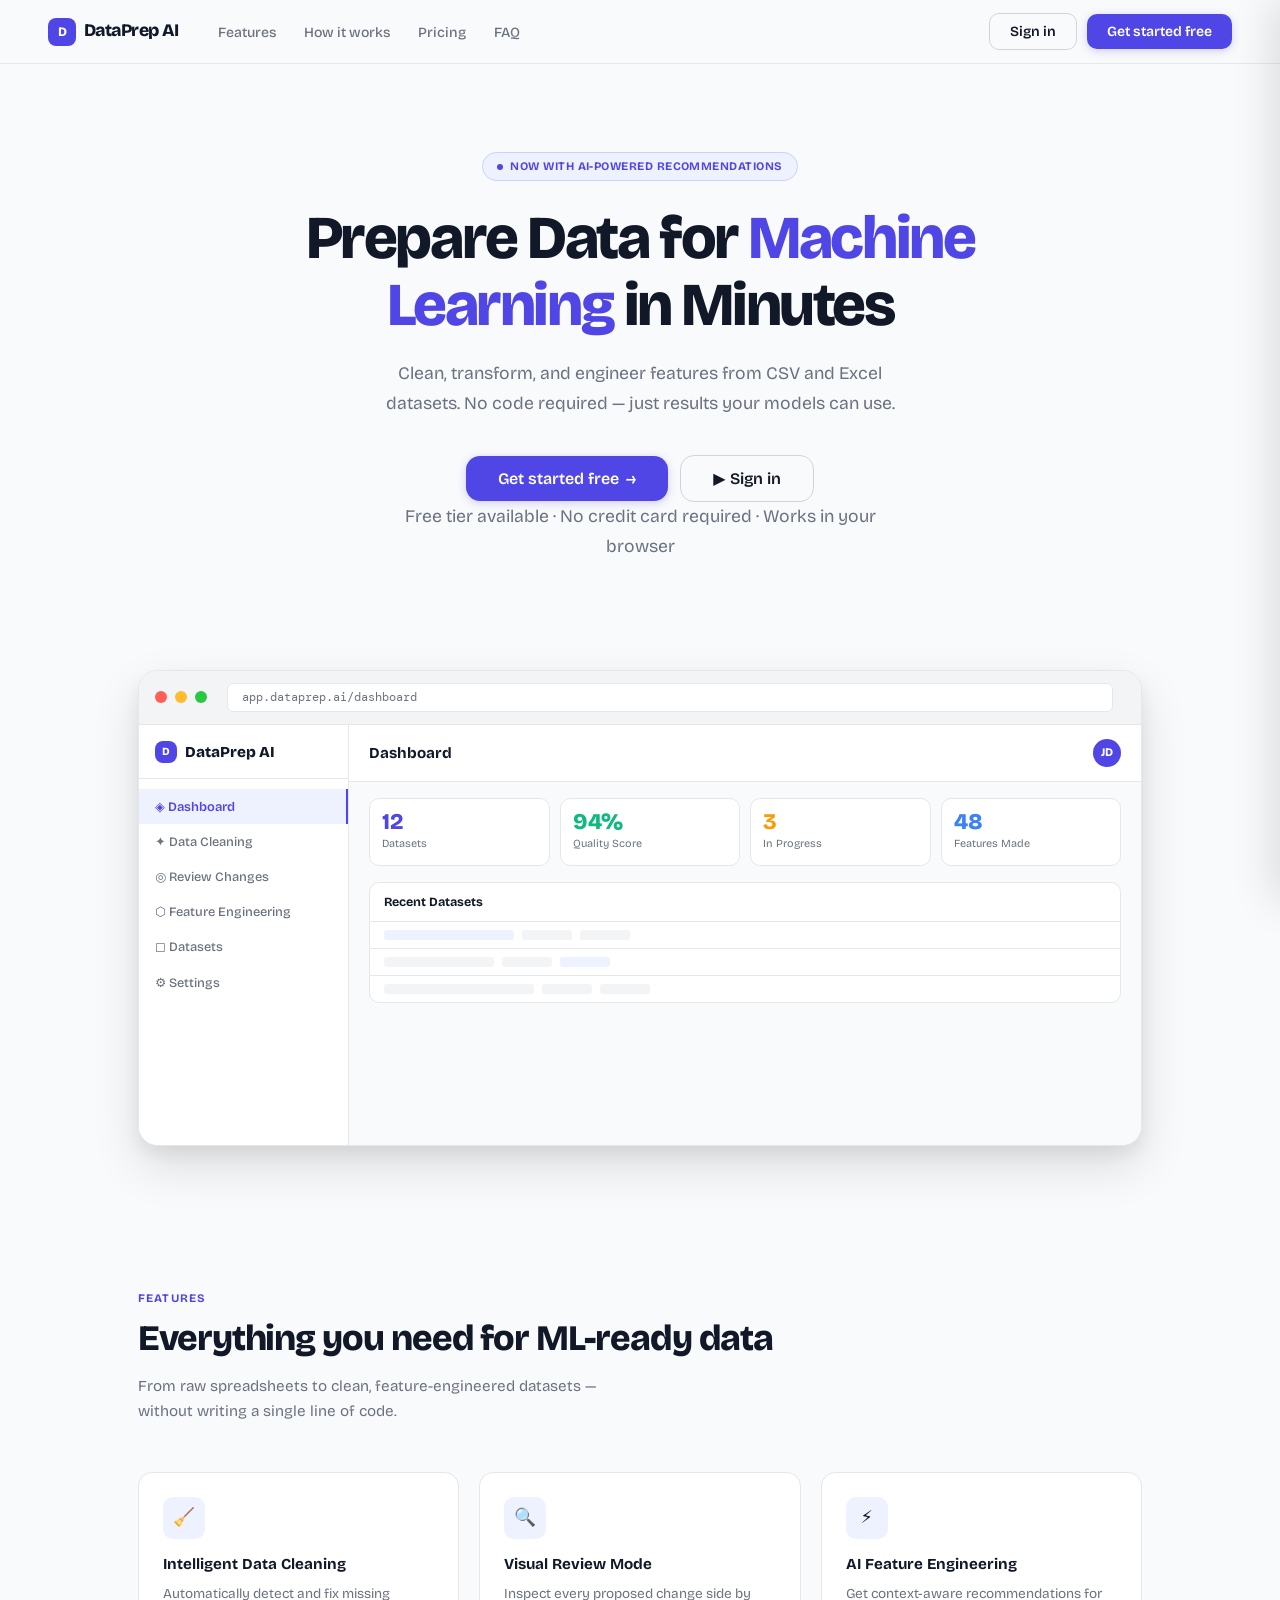
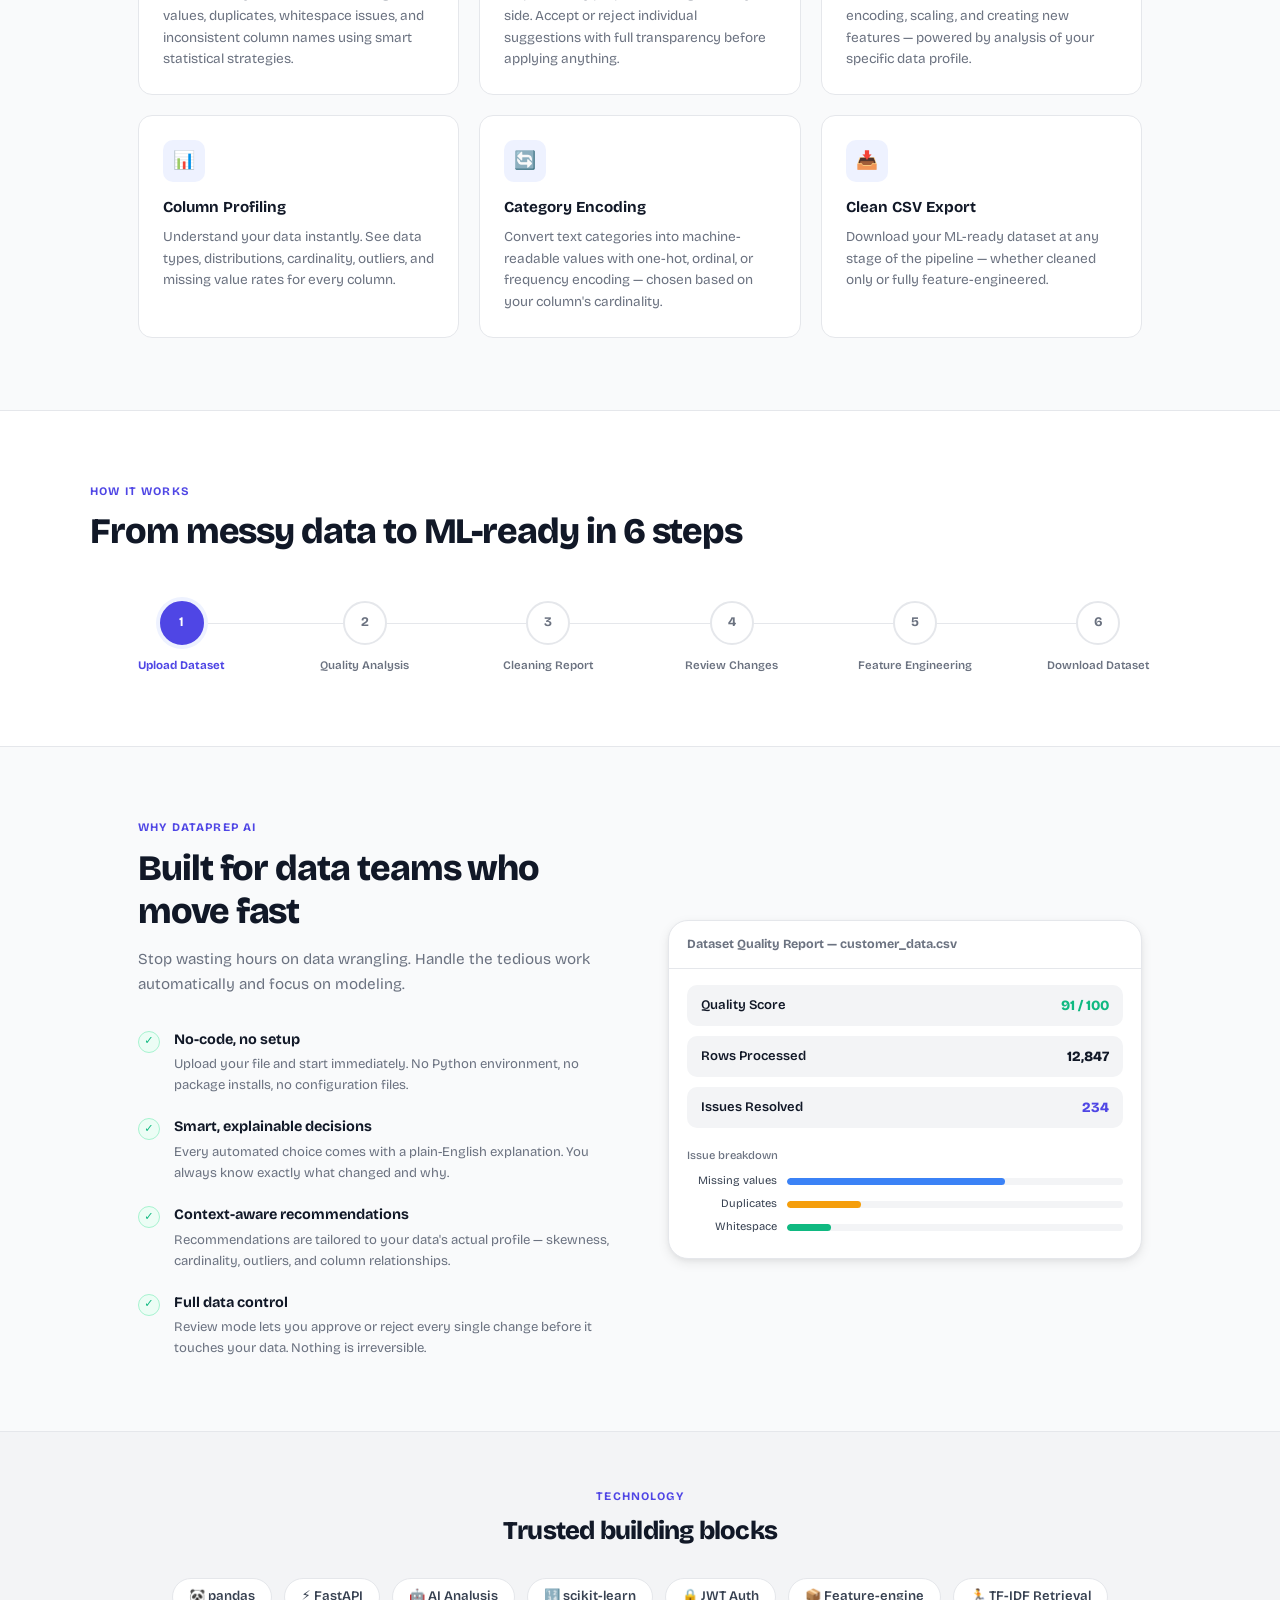
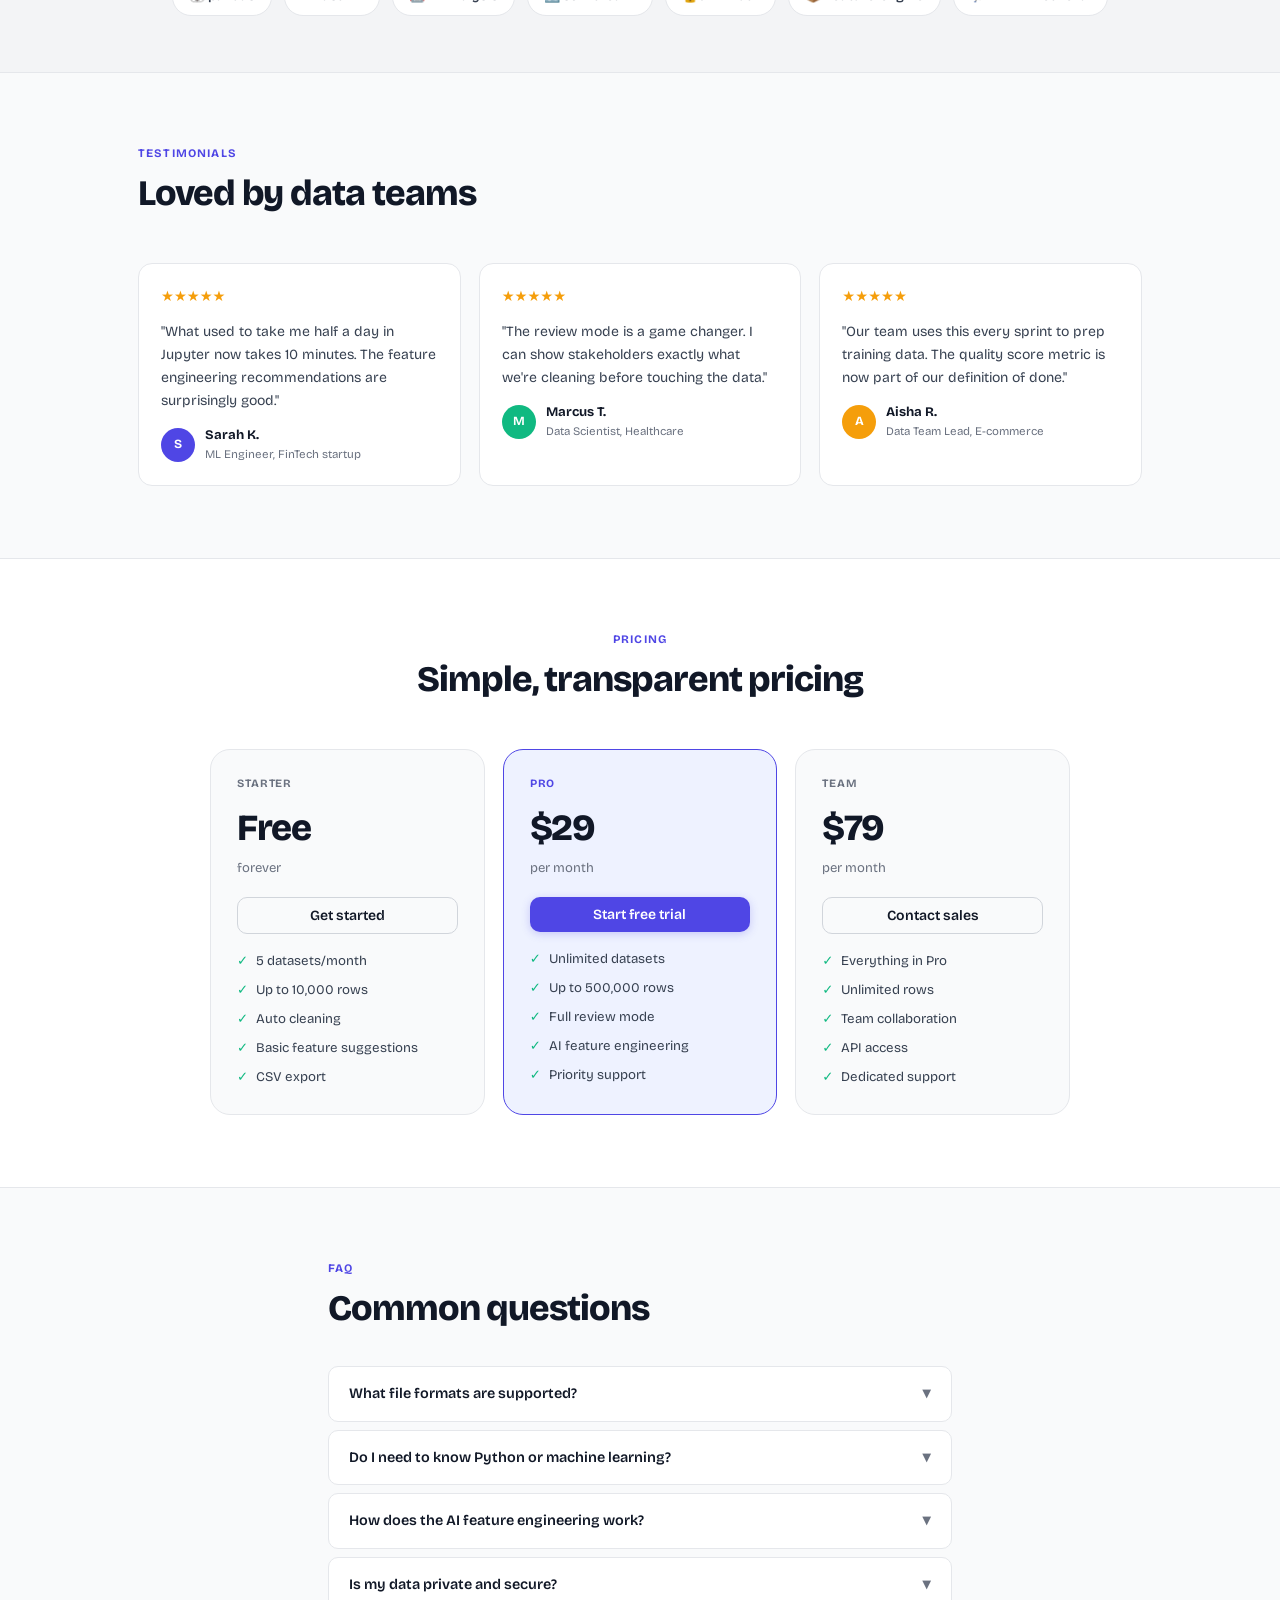
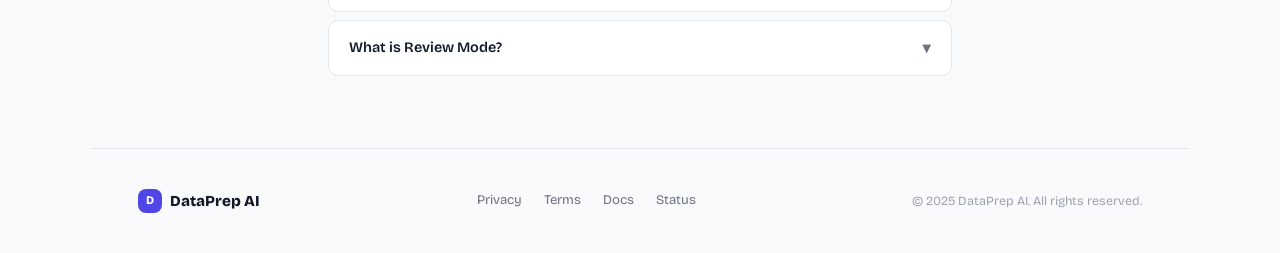
==== commit 79aedd29: "initial commit" ====
--- a/index.html
+++ b/index.html
@@ -3,791 +3,3464 @@
 <head>
 <meta charset="UTF-8"/>
 <meta name="viewport" content="width=device-width,initial-scale=1.0"/>
-<title>DataPrep AI</title>
-<link rel="preconnect" href="https://fonts.googleapis.com">
-<link href="https://fonts.googleapis.com/css2?family=Space+Mono:wght@400;700&family=Syne:wght@400;700;800&display=swap" rel="stylesheet">
+<title>DataPrep AI — ML Data Preparation</title>
 <style>
-*,*::before,*::after{box-sizing:border-box;margin:0;padding:0}
-:root{
-  --bg:#0e0f11;--surface:#16181d;--surface2:#1c1f26;
-  --border:#2a2d36;--border2:#363a47;
-  --accent:#00e5a0;--accent-dim:#00b87c;--accent-bg:rgba(0,229,160,0.07);
-  --warn:#ffb347;--warn-bg:rgba(255,179,71,0.08);
-  --danger:#ff5c5c;--danger-bg:rgba(255,92,92,0.08);
-  --info:#5c9eff;--info-bg:rgba(92,158,255,0.08);
-  --purple:#a78bfa;--purple-bg:rgba(167,139,250,0.08);
-  --text:#e8eaf0;--muted:#6b7280;--muted2:#4b5260;
-  --mono:'Space Mono',monospace;--sans:'Syne',sans-serif;
-  --radius:6px;
-}
-body{background:var(--bg);color:var(--text);font-family:var(--mono);min-height:100vh;display:flex;flex-direction:column;align-items:center;padding:40px 16px 80px}
-
-/* ── AUTH ───────────────────────────────────────────────────────── */
-#authScreen{width:100%;max-width:420px;display:none;flex-direction:column;align-items:center}
-#authScreen.visible{display:flex}
-.auth-logo{font-family:var(--sans);font-weight:800;font-size:2rem;letter-spacing:-.5px;margin-bottom:6px}
-.auth-logo span{color:var(--accent)}
-.auth-tagline{font-size:.65rem;color:var(--muted);letter-spacing:.12em;text-transform:uppercase;margin-bottom:36px}
-.auth-card{width:100%;background:var(--surface);border:1px solid var(--border);border-radius:var(--radius);overflow:hidden}
-.auth-tabs{display:flex;border-bottom:1px solid var(--border)}
-.auth-tab{flex:1;padding:13px;font-family:var(--mono);font-size:.72rem;font-weight:700;letter-spacing:.08em;text-transform:uppercase;border:none;background:none;color:var(--muted);cursor:pointer;transition:background .15s,color .15s;border-bottom:2px solid transparent}
-.auth-tab.active{color:var(--accent);border-bottom-color:var(--accent);background:var(--accent-bg)}
-.auth-form{padding:24px;display:flex;flex-direction:column;gap:16px}
-.field{display:flex;flex-direction:column;gap:6px}
-.field label{font-size:.65rem;color:var(--muted);letter-spacing:.1em;text-transform:uppercase}
-.field input{background:var(--bg);border:1px solid var(--border);border-radius:var(--radius);padding:10px 12px;color:var(--text);font-family:var(--mono);font-size:.82rem;outline:none;transition:border-color .15s}
-.field input:focus{border-color:var(--accent)}
-.field input::placeholder{color:var(--muted2)}
-.btn-auth{width:100%;padding:12px;background:var(--accent);color:#060809;font-family:var(--mono);font-size:.82rem;font-weight:700;letter-spacing:.1em;text-transform:uppercase;border:none;border-radius:var(--radius);cursor:pointer;transition:background .18s;margin-top:4px}
-.btn-auth:hover{background:#1ffcb4}
-.btn-auth:disabled{background:var(--border);color:var(--muted);cursor:not-allowed}
-.auth-error{padding:10px 14px;background:var(--danger-bg);border:1px solid var(--danger);border-radius:var(--radius);color:#ff8080;font-size:.74rem;line-height:1.5;display:none}
-.auth-error.visible{display:block}
-.auth-success{padding:10px 14px;background:var(--accent-bg);border:1px solid var(--accent-dim);border-radius:var(--radius);color:var(--accent);font-size:.74rem;line-height:1.5;display:none}
-.auth-success.visible{display:block}
-.pw-strength{height:3px;border-radius:2px;background:var(--border);margin-top:4px;overflow:hidden}
-.pw-strength-fill{height:100%;border-radius:2px;width:0%;transition:width .25s,background .25s}
-
-/* ── APP SCREEN ─────────────────────────────────────────────────── */
-#appScreen{width:100%;display:none;flex-direction:column;align-items:center}
-#appScreen.visible{display:flex}
-
-header{width:100%;max-width:1100px;margin-bottom:28px;display:flex;align-items:center;justify-content:space-between;border-bottom:1px solid var(--border);padding-bottom:18px;flex-wrap:wrap;gap:12px}
-.logo{font-family:var(--sans);font-weight:800;font-size:1.55rem;letter-spacing:-.5px}.logo span{color:var(--accent)}
-.tagline{font-size:.65rem;color:var(--muted);letter-spacing:.1em;text-transform:uppercase}
-.header-right{display:flex;align-items:center;gap:12px;flex-wrap:wrap}
-.mode-toggle{display:flex;background:var(--surface);border:1px solid var(--border);border-radius:var(--radius);overflow:hidden;flex-shrink:0}
-.mode-btn{padding:9px 18px;font-family:var(--mono);font-size:.7rem;font-weight:700;letter-spacing:.08em;text-transform:uppercase;border:none;background:none;color:var(--muted);cursor:pointer;transition:background .18s,color .18s;white-space:nowrap}
-.mode-btn.active{background:var(--accent);color:#060809}
-.user-chip{display:flex;align-items:center;gap:8px;background:var(--surface);border:1px solid var(--border);border-radius:20px;padding:5px 12px;font-size:.7rem;color:var(--muted)}
-.user-chip .avatar{width:22px;height:22px;border-radius:50%;background:var(--accent);color:#060809;display:flex;align-items:center;justify-content:center;font-size:.65rem;font-weight:700;flex-shrink:0}
-.btn-logout{padding:5px 12px;font-family:var(--mono);font-size:.65rem;font-weight:700;letter-spacing:.06em;text-transform:uppercase;background:none;border:1px solid var(--border2);border-radius:4px;color:var(--muted);cursor:pointer;transition:color .15s,border-color .15s}
-.btn-logout:hover{color:var(--danger);border-color:var(--danger)}
-
-/* ── Groq settings bar ──────────────────────────────────────────── */
-.groq-bar{width:100%;max-width:1100px;background:var(--surface);border:1px solid var(--border);border-radius:var(--radius);margin-bottom:16px;overflow:hidden}
-.groq-bar-header{padding:10px 18px;display:flex;align-items:center;justify-content:space-between;cursor:pointer;user-select:none;transition:background .15s}
-.groq-bar-header:hover{background:var(--surface2)}
-.groq-bar-left{display:flex;align-items:center;gap:10px;font-size:.7rem;letter-spacing:.08em;text-transform:uppercase}
-.groq-dot{width:8px;height:8px;border-radius:50%;background:var(--muted2);flex-shrink:0;transition:background .2s,box-shadow .2s}
-.groq-dot.active{background:var(--purple);box-shadow:0 0 6px var(--purple)}
-.groq-label{color:var(--muted)}
-.groq-status{font-size:.65rem;color:var(--muted2);letter-spacing:.05em}
-.groq-chevron{font-size:.7rem;color:var(--muted);transition:transform .2s}
-.groq-chevron.open{transform:rotate(180deg)}
-.groq-body{display:none;padding:16px 18px;border-top:1px solid var(--border)}
-.groq-body.open{display:block}
-.groq-row{display:flex;gap:10px;align-items:flex-end}
-.groq-field{flex:1;display:flex;flex-direction:column;gap:5px}
-.groq-field label{font-size:.62rem;color:var(--muted);letter-spacing:.1em;text-transform:uppercase}
-.groq-field input{background:var(--bg);border:1px solid var(--border);border-radius:var(--radius);padding:9px 12px;color:var(--text);font-family:var(--mono);font-size:.8rem;outline:none;transition:border-color .15s;width:100%}
-.groq-field input:focus{border-color:var(--purple)}
-.groq-field input::placeholder{color:var(--muted2)}
-.btn-groq-save{padding:9px 18px;background:var(--purple-bg);border:1px solid var(--purple);border-radius:var(--radius);color:var(--purple);font-family:var(--mono);font-size:.72rem;font-weight:700;letter-spacing:.08em;text-transform:uppercase;cursor:pointer;transition:background .15s,color .15s;white-space:nowrap}
-.btn-groq-save:hover{background:var(--purple);color:#fff}
-.groq-hint{font-size:.63rem;color:var(--muted);margin-top:8px;line-height:1.5}
-.groq-hint a{color:var(--purple);text-decoration:none}
-.groq-hint a:hover{text-decoration:underline}
-
-/* ── Upload card ────────────────────────────────────────────────── */
-.upload-card{width:100%;max-width:1100px;background:var(--surface);border:1px solid var(--border);border-radius:var(--radius);overflow:hidden;margin-bottom:24px}
-.card-header{padding:12px 20px;border-bottom:1px solid var(--border);display:flex;align-items:center;gap:8px;font-size:.68rem;color:var(--muted);letter-spacing:.1em;text-transform:uppercase}
-.dot{width:8px;height:8px;border-radius:50%;background:var(--accent);box-shadow:0 0 6px var(--accent)}
-.card-body{padding:24px}
-#dropzone{border:2px dashed var(--border);border-radius:var(--radius);padding:44px 24px;text-align:center;cursor:pointer;transition:border-color .2s,background .2s}
-#dropzone:hover,#dropzone.dragover{border-color:var(--accent);background:var(--accent-bg)}
-#dropzone .icon{font-size:2.2rem;margin-bottom:12px;display:block}
-#dropzone p{font-size:.82rem;color:var(--muted);line-height:1.7}
-#dropzone strong{color:var(--accent);cursor:pointer;text-decoration:underline;text-underline-offset:3px}
-#fileInput{display:none}
-.file-pill{display:inline-flex;align-items:center;gap:8px;background:var(--accent-bg);border:1px solid var(--accent-dim);border-radius:4px;padding:5px 12px;font-size:.76rem;color:var(--accent);margin-top:12px}
-.file-pill button{background:none;border:none;color:var(--muted);cursor:pointer;font-size:.95rem;padding:0 0 0 4px}
-.file-pill button:hover{color:var(--danger)}
-.btn-primary{width:100%;margin-top:18px;padding:13px;background:var(--accent);color:#060809;font-family:var(--mono);font-size:.82rem;font-weight:700;letter-spacing:.12em;text-transform:uppercase;border:none;border-radius:var(--radius);cursor:pointer;transition:background .18s,transform .1s}
-.btn-primary:hover:not(:disabled){background:#1ffcb4}
-.btn-primary:active:not(:disabled){transform:scale(.99)}
-.btn-primary:disabled{background:var(--border);color:var(--muted);cursor:not-allowed}
-.btn-outline{width:100%;padding:12px;background:transparent;color:var(--accent);font-family:var(--mono);font-size:.78rem;font-weight:700;letter-spacing:.1em;text-transform:uppercase;border:2px solid var(--accent);border-radius:var(--radius);cursor:pointer;transition:background .18s,color .18s;display:flex;align-items:center;justify-content:center;gap:8px;text-decoration:none}
-.btn-outline:hover{background:var(--accent);color:#060809}
-.spinner-wrap{display:none;flex-direction:column;align-items:center;gap:14px;padding:32px 0 10px}
-.spinner-wrap.visible{display:flex}
-.spinner{width:32px;height:32px;border:3px solid var(--border);border-top-color:var(--accent);border-radius:50%;animation:spin .7s linear infinite}
-@keyframes spin{to{transform:rotate(360deg)}}
-.spinner-label{font-size:.72rem;color:var(--muted);letter-spacing:.08em;animation:pulse 1.4s ease-in-out infinite}
-@keyframes pulse{0%,100%{opacity:1}50%{opacity:.4}}
-.error-banner{display:none;margin-top:16px;padding:11px 15px;background:var(--danger-bg);border:1px solid var(--danger);border-radius:var(--radius);color:#ff8080;font-size:.76rem;line-height:1.6}
-.error-banner.visible{display:block}
-
-/* ── Auto-clean results ─────────────────────────────────────────── */
-#results{display:none;margin-top:24px}
-.results-divider{display:flex;align-items:center;gap:12px;margin-bottom:18px;font-size:.65rem;color:var(--muted);letter-spacing:.12em;text-transform:uppercase}
-.results-divider::before,.results-divider::after{content:'';flex:1;height:1px;background:var(--border)}
-.stats-row{display:grid;grid-template-columns:repeat(3,1fr);gap:10px;margin-bottom:18px}
-.stat-box{background:var(--bg);border:1px solid var(--border);border-radius:var(--radius);padding:14px;text-align:center}
-.stat-box .num{font-family:var(--sans);font-weight:800;font-size:1.65rem;color:var(--accent);line-height:1;margin-bottom:3px}
-.stat-box .lbl{font-size:.62rem;color:var(--muted);letter-spacing:.1em;text-transform:uppercase}
-.table-wrap{background:var(--bg);border:1px solid var(--border);border-radius:var(--radius);overflow:hidden;margin-bottom:16px}
-.table-title{padding:9px 15px;font-size:.65rem;color:var(--muted);letter-spacing:.1em;text-transform:uppercase;border-bottom:1px solid var(--border)}
-table{width:100%;border-collapse:collapse;font-size:.76rem}
-th{text-align:left;padding:8px 15px;font-size:.62rem;color:var(--muted);letter-spacing:.1em;text-transform:uppercase;border-bottom:1px solid var(--border)}
-td{padding:8px 15px;border-bottom:1px solid rgba(42,45,54,.5);color:var(--text)}
-tr:last-child td{border-bottom:none}
-tr:hover td{background:rgba(255,255,255,.02)}
-td.mono-val{color:var(--accent)}
-td.method-val{color:var(--warn);font-size:.7rem}
-.empty-note{padding:13px 15px;font-size:.73rem;color:var(--muted);font-style:italic}
-.renamed-wrap{background:var(--bg);border:1px solid var(--border);border-radius:var(--radius);overflow:hidden;margin-bottom:16px}
-.rename-list{padding:8px 10px}
-.rename-tag{display:inline-flex;align-items:center;gap:5px;background:var(--warn-bg);border:1px solid rgba(255,179,71,.3);border-radius:4px;padding:3px 9px;font-size:.7rem;margin:4px}
-.rename-tag .old{color:var(--muted);text-decoration:line-through}
-.rename-tag .new{color:var(--warn)}
-
-/* ══════════════════════════════════════════════════════════════════
-   AI SUMMARY CARD
-══════════════════════════════════════════════════════════════════ */
-.ai-summary-card{background:var(--surface);border:1px solid var(--purple);border-radius:var(--radius);overflow:hidden;margin-top:20px}
-.ai-summary-header{padding:11px 18px;border-bottom:1px solid var(--border);display:flex;align-items:center;gap:10px}
-.ai-icon{font-size:1rem}
-.ai-title{font-size:.7rem;font-weight:700;letter-spacing:.08em;text-transform:uppercase;color:var(--purple)}
-.ai-model-tag{font-size:.6rem;color:var(--muted);background:var(--bg);border:1px solid var(--border2);border-radius:3px;padding:2px 7px;margin-left:auto}
-.ai-body{padding:18px 20px}
-.ai-thinking{display:flex;align-items:center;gap:10px;color:var(--muted);font-size:.75rem}
-.ai-thinking-dots span{display:inline-block;animation:blink 1.2s infinite}
-.ai-thinking-dots span:nth-child(2){animation-delay:.2s}
-.ai-thinking-dots span:nth-child(3){animation-delay:.4s}
-@keyframes blink{0%,80%,100%{opacity:0}40%{opacity:1}}
-.ai-text{font-family:var(--sans);font-size:.88rem;line-height:1.8;color:var(--text);white-space:pre-wrap;word-break:break-word}
-.ai-text strong,.ai-text b{color:var(--accent)}
-.ai-cursor{display:inline-block;width:2px;height:1em;background:var(--purple);vertical-align:text-bottom;animation:blink-cursor .7s step-end infinite;margin-left:2px}
-@keyframes blink-cursor{0%,100%{opacity:1}50%{opacity:0}}
-.ai-error{color:#ff8080;font-size:.78rem;padding:4px 0}
-.btn-regen{margin-top:14px;padding:8px 16px;background:var(--purple-bg);border:1px solid var(--purple);border-radius:var(--radius);color:var(--purple);font-family:var(--mono);font-size:.68rem;font-weight:700;letter-spacing:.08em;text-transform:uppercase;cursor:pointer;transition:background .15s}
-.btn-regen:hover{background:var(--purple);color:#fff}
-
-/* ══════════════════════════════════════════════════════════════════
-   REVIEW MODE
-══════════════════════════════════════════════════════════════════ */
-#reviewPanel{display:none;width:100%;max-width:1100px}
-#reviewPanel.visible{display:flex;flex-direction:column;gap:16px}
-.review-layout{display:grid;grid-template-columns:1fr 340px;gap:16px;align-items:start}
-.sheet-card{background:var(--surface);border:1px solid var(--border);border-radius:var(--radius);overflow:hidden}
-.sheet-toolbar{padding:10px 16px;border-bottom:1px solid var(--border);display:flex;align-items:center;gap:12px;flex-wrap:wrap}
-.sheet-title{font-size:.7rem;color:var(--muted);letter-spacing:.08em;text-transform:uppercase;flex:1}
-.sheet-legend{display:flex;gap:10px;flex-wrap:wrap}
-.legend-item{display:flex;align-items:center;gap:5px;font-size:.62rem;color:var(--muted)}
-.legend-dot{width:10px;height:10px;border-radius:2px}
-.legend-dot.null-dot{background:rgba(92,158,255,.4)}
-.legend-dot.ws-dot{background:rgba(255,179,71,.4)}
-.legend-dot.dup-dot{background:rgba(255,92,92,.25)}
-.legend-dot.rename-dot{background:rgba(0,229,160,.3)}
-.sheet-scroll{overflow:auto;max-height:540px}
-.sheet-table{border-collapse:collapse;font-size:.73rem;white-space:nowrap}
-.sheet-table th{position:sticky;top:0;background:#1a1d23;padding:7px 12px;text-align:left;font-weight:700;color:var(--muted);border-bottom:2px solid var(--border);border-right:1px solid var(--border2);z-index:2}
-.sheet-table th.has-change{color:var(--accent)}
-.sheet-table td{padding:6px 12px;border-bottom:1px solid var(--border2);border-right:1px solid rgba(42,45,54,.4);color:var(--text);position:relative;transition:background .12s}
-.sheet-table td:last-child,.sheet-table th:last-child{border-right:none}
-.sheet-table tr.dup-row td{background:rgba(255,92,92,.06)}
-.cell-null{background:rgba(92,158,255,.12)!important}
-.cell-ws{background:rgba(255,179,71,.12)!important}
-.cell-null.approved,.cell-ws.approved{background:rgba(0,229,160,.12)!important}
-.cell-null.rejected,.cell-ws.rejected{background:rgba(255,92,92,.07)!important;opacity:.65}
-.row-num{color:var(--muted2);font-size:.65rem;text-align:right;user-select:none;padding:6px 8px;border-right:1px solid var(--border2)!important;background:#13151a!important;min-width:36px}
-.change-badge{display:inline-block;width:6px;height:6px;border-radius:50%;margin-left:5px;vertical-align:middle}
-.sidebar{background:var(--surface);border:1px solid var(--border);border-radius:var(--radius);overflow:hidden;position:sticky;top:20px}
-.sidebar-header{padding:12px 16px;border-bottom:1px solid var(--border);display:flex;align-items:center;justify-content:space-between}
-.sidebar-title{font-size:.7rem;color:var(--muted);letter-spacing:.08em;text-transform:uppercase}
-.sidebar-count{font-family:var(--sans);font-weight:800;font-size:1.1rem;color:var(--accent)}
-.sidebar-actions{display:flex;gap:8px;padding:10px 14px;border-bottom:1px solid var(--border)}
-.bulk-btn{flex:1;padding:7px;font-family:var(--mono);font-size:.64rem;font-weight:700;letter-spacing:.07em;text-transform:uppercase;border-radius:4px;border:1px solid var(--border2);cursor:pointer;transition:background .15s,color .15s;background:var(--surface2);color:var(--muted)}
-.bulk-btn.accept-all:hover{background:var(--accent-bg);border-color:var(--accent);color:var(--accent)}
-.bulk-btn.reject-all:hover{background:var(--danger-bg);border-color:var(--danger);color:var(--danger)}
-.change-list{max-height:380px;overflow-y:auto}
-.change-item{padding:10px 14px;border-bottom:1px solid var(--border2);display:flex;flex-direction:column;gap:5px;transition:background .12s}
-.change-item:hover{background:var(--surface2)}
-.change-item:last-child{border-bottom:none}
-.change-item.accept{background:rgba(0,229,160,.05)}
-.change-item.reject{background:rgba(255,92,92,.04);opacity:.7}
-.ci-top{display:flex;align-items:center;gap:7px}
-.ci-type{font-size:.6rem;font-weight:700;letter-spacing:.08em;text-transform:uppercase;padding:2px 6px;border-radius:3px}
-.ci-type.null_fill{background:var(--info-bg);color:var(--info)}
-.ci-type.whitespace{background:var(--warn-bg);color:var(--warn)}
-.ci-type.duplicate_row{background:var(--danger-bg);color:var(--danger)}
-.ci-type.col_rename{background:var(--accent-bg);color:var(--accent)}
-.ci-loc{font-size:.64rem;color:var(--muted);flex:1;text-align:right}
-.ci-reason{font-size:.65rem;color:var(--muted);line-height:1.5}
-.ci-diff{display:flex;align-items:center;gap:6px;font-size:.68rem}
-.ci-old{color:var(--danger);text-decoration:line-through;max-width:90px;overflow:hidden;text-overflow:ellipsis;white-space:nowrap}
-.ci-new{color:var(--accent);max-width:90px;overflow:hidden;text-overflow:ellipsis;white-space:nowrap}
-.ci-arrow{color:var(--muted2)}
-.ci-btns{display:flex;gap:5px;margin-top:2px}
-.ci-btn{flex:1;padding:5px 0;font-family:var(--mono);font-size:.62rem;font-weight:700;letter-spacing:.06em;text-transform:uppercase;border-radius:4px;border:1px solid var(--border2);cursor:pointer;transition:background .13s,color .13s,border-color .13s;background:var(--surface2);color:var(--muted)}
-.ci-btn.accept:hover,.ci-btn.accept.active{background:var(--accent-bg);border-color:var(--accent);color:var(--accent)}
-.ci-btn.reject:hover,.ci-btn.reject.active{background:var(--danger-bg);border-color:var(--danger);color:var(--danger)}
-.progress-bar-wrap{padding:10px 14px;border-top:1px solid var(--border)}
-.progress-labels{display:flex;justify-content:space-between;font-size:.62rem;color:var(--muted);margin-bottom:5px}
-.progress-bar{height:4px;background:var(--border);border-radius:2px;overflow:hidden}
-.progress-fill{height:100%;background:var(--accent);border-radius:2px;transition:width .3s}
-.apply-wrap{padding:12px 14px;border-top:1px solid var(--border)}
-
-/* ── Responsive ─────────────────────────────────────────────────── */
-@media(max-width:780px){
-  .review-layout{grid-template-columns:1fr}
-  .sidebar{position:static}
-  .stats-row{grid-template-columns:repeat(2,1fr)}
-  header{flex-wrap:wrap;gap:10px}
-  .header-right{flex-wrap:wrap;gap:8px}
-  .groq-row{flex-direction:column}
-}
+/* ================================================================
+   DataPrep AI — Premium Design System
+   style.css
+================================================================ */
+
+@import url('https://fonts.googleapis.com/css2?family=Bricolage+Grotesque:opsz,wght@12..96,300;400;500;600;700;800&family=DM+Mono:ital,wght@0,300;0,400;0,500;1,400&display=swap');
+
+*, *::before, *::after { box-sizing: border-box; margin: 0; padding: 0; }
+
+:root {
+  --bg:        #f9fafb;
+  --surface:   #ffffff;
+  --surface-2: #f3f4f6;
+  --surface-3: #e9eaec;
+  --border:    #e5e7eb;
+  --border-2:  #d1d5db;
+
+  --accent:       #4f46e5;
+  --accent-h:     #4338ca;
+  --accent-light: #eef2ff;
+  --accent-mid:   #c7d2fe;
+
+  --success:    #10b981;
+  --success-bg: #ecfdf5;
+  --success-bd: #a7f3d0;
+  --warn:       #f59e0b;
+  --warn-bg:    #fffbeb;
+  --warn-bd:    #fde68a;
+  --danger:     #ef4444;
+  --danger-bg:  #fef2f2;
+  --danger-bd:  #fecaca;
+  --info:       #3b82f6;
+  --info-bg:    #eff6ff;
+  --info-bd:    #bfdbfe;
+  --purple:     #8b5cf6;
+  --purple-bg:  #f5f3ff;
+  --purple-bd:  #ddd6fe;
+
+  --text:   #111827;
+  --text-2: #374151;
+  --muted:  #6b7280;
+  --muted-2:#9ca3af;
+  --muted-3:#d1d5db;
+
+  --display: 'Bricolage Grotesque', system-ui, sans-serif;
+  --mono:    'DM Mono', 'Courier New', monospace;
+
+  --r-sm: 6px;
+  --r-md: 10px;
+  --r-lg: 14px;
+  --r-xl: 20px;
+
+  --shadow-sm: 0 1px 3px rgba(0,0,0,.06), 0 1px 2px rgba(0,0,0,.04);
+  --shadow-md: 0 4px 12px rgba(0,0,0,.08), 0 2px 4px rgba(0,0,0,.04);
+  --shadow-lg: 0 20px 48px rgba(0,0,0,.12), 0 8px 16px rgba(0,0,0,.06);
+}
+
+html { scroll-behavior: smooth; }
+body {
+  background: var(--bg);
+  color: var(--text);
+  font-family: var(--display);
+  line-height: 1.5;
+  min-height: 100vh;
+}
+
+/* ── SHARED UTILITIES ──────────────────────────────────────────── */
+.hidden { display: none !important; }
+
+/* ================================================================
+   LANDING PAGE
+================================================================ */
+#landingPage { display: block; }
+
+/* Top Nav */
+.lp-nav {
+  position: sticky; top: 0; z-index: 100;
+  background: rgba(249,250,251,0.92);
+  backdrop-filter: blur(14px);
+  border-bottom: 1px solid var(--border);
+  height: 64px;
+  display: flex; align-items: center;
+  padding: 0 48px;
+  gap: 40px;
+}
+.lp-nav-logo {
+  font-size: 1.1rem; font-weight: 800; letter-spacing: -0.03em;
+  color: var(--text); display: flex; align-items: center; gap: 8px;
+  text-decoration: none; white-space: nowrap;
+}
+.logo-mark {
+  width: 28px; height: 28px; border-radius: 8px;
+  background: var(--accent); display: flex; align-items: center;
+  justify-content: center; color: #fff; font-size: .8rem; font-weight: 800;
+}
+.lp-nav-links {
+  display: flex; align-items: center; gap: 28px;
+  list-style: none; flex: 1;
+}
+.lp-nav-links a {
+  font-size: .875rem; font-weight: 500; color: var(--muted);
+  text-decoration: none; transition: color .15s;
+}
+.lp-nav-links a:hover { color: var(--text); }
+.lp-nav-actions { display: flex; gap: 10px; align-items: center; margin-left: auto; }
+
+/* Buttons */
+.btn {
+  display: inline-flex; align-items: center; justify-content: center;
+  gap: 7px; padding: 9px 20px;
+  font-family: var(--display); font-size: .875rem; font-weight: 600;
+  border-radius: var(--r-md); cursor: pointer;
+  transition: all .15s; text-decoration: none; border: none;
+  white-space: nowrap;
+}
+.btn-ghost {
+  background: none; color: var(--text);
+  border: 1.5px solid var(--border-2);
+}
+.btn-ghost:hover { border-color: var(--accent); color: var(--accent); }
+.btn-primary {
+  background: var(--accent); color: #fff;
+  box-shadow: 0 2px 8px rgba(79,70,229,.25);
+}
+.btn-primary:hover { background: var(--accent-h); transform: translateY(-1px); box-shadow: 0 4px 16px rgba(79,70,229,.35); }
+.btn-primary:active { transform: none; }
+.btn-primary:disabled { background: var(--muted-3); box-shadow: none; transform: none; cursor: not-allowed; }
+.btn-secondary {
+  background: var(--surface); color: var(--text);
+  border: 1.5px solid var(--border-2);
+}
+.btn-secondary:hover { border-color: var(--accent); color: var(--accent); background: var(--accent-light); }
+.btn-success { background: var(--success); color: #fff; }
+.btn-success:hover { background: #059669; transform: translateY(-1px); }
+.btn-lg { padding: 13px 32px; font-size: 1rem; border-radius: var(--r-lg); }
+.btn-full { width: 100%; justify-content: center; }
+.btn-icon {
+  width: 36px; height: 36px; padding: 0; border-radius: var(--r-md);
+  background: none; color: var(--muted);
+  border: 1px solid var(--border);
+}
+.btn-icon:hover { background: var(--surface-2); color: var(--text); }
+
+/* Hero */
+.lp-hero {
+  text-align: center;
+  padding: 88px 48px 72px;
+  max-width: 860px;
+  margin: 0 auto;
+}
+.hero-badge {
+  display: inline-flex; align-items: center; gap: 7px;
+  background: var(--accent-light); border: 1px solid var(--accent-mid);
+  border-radius: 99px; padding: 5px 14px;
+  font-size: .72rem; font-weight: 700; color: var(--accent);
+  letter-spacing: .04em; text-transform: uppercase;
+  margin-bottom: 24px;
+}
+.badge-pulse {
+  width: 6px; height: 6px; border-radius: 50%; background: var(--accent);
+  animation: badge-pulse 2s ease-in-out infinite;
+}
+@keyframes badge-pulse { 0%,100%{opacity:1;transform:scale(1)} 50%{opacity:.5;transform:scale(.7)} }
+
+.lp-hero h1 {
+  font-size: clamp(2.4rem, 5.5vw, 3.8rem);
+  font-weight: 800; letter-spacing: -0.04em;
+  line-height: 1.1; color: var(--text);
+  margin-bottom: 20px;
+}
+.lp-hero h1 em { font-style: normal; color: var(--accent); }
+.lp-hero p {
+  font-size: 1.1rem; color: var(--muted); line-height: 1.7;
+  max-width: 540px; margin: 0 auto 36px;
+}
+.hero-actions {
+  display: flex; align-items: center; justify-content: center;
+  gap: 12px; flex-wrap: wrap;
+}
+.hero-note {
+  margin-top: 18px; font-size: .78rem; color: var(--muted-2);
+}
+
+/* Product screenshot mock */
+.lp-screenshot-wrap {
+  max-width: 1100px; margin: 0 auto 72px;
+  padding: 0 48px;
+}
+.lp-screenshot {
+  border: 1px solid var(--border);
+  border-radius: var(--r-xl);
+  overflow: hidden;
+  box-shadow: var(--shadow-lg);
+  background: var(--surface);
+}
+.screenshot-chrome {
+  background: var(--surface-2);
+  border-bottom: 1px solid var(--border);
+  padding: 12px 16px;
+  display: flex; align-items: center; gap: 8px;
+}
+.sc-dot { width: 12px; height: 12px; border-radius: 50%; }
+.sc-dot:nth-child(1){background:#ff5f57}
+.sc-dot:nth-child(2){background:#febc2e}
+.sc-dot:nth-child(3){background:#28c840}
+.sc-url {
+  flex: 1; background: #fff; border: 1px solid var(--border);
+  border-radius: 6px; padding: 5px 14px; margin: 0 12px;
+  font-family: var(--mono); font-size: .72rem; color: var(--muted);
+}
+.sc-body { display: flex; height: 420px; }
+.sc-sidebar {
+  width: 210px; background: #fff; border-right: 1px solid var(--border);
+  padding: 16px 0; flex-shrink: 0;
+}
+.sc-sidebar-logo {
+  padding: 0 16px 14px; font-weight: 800; font-size: .95rem;
+  display: flex; align-items: center; gap: 8px;
+  border-bottom: 1px solid var(--border); margin-bottom: 10px;
+}
+.sc-nav-item {
+  padding: 8px 16px; font-size: .8rem; font-weight: 500;
+  color: var(--muted); display: flex; align-items: center; gap: 9px;
+}
+.sc-nav-item.active {
+  color: var(--accent); background: var(--accent-light);
+  font-weight: 600; border-right: 2px solid var(--accent);
+}
+.sc-main { flex: 1; background: var(--bg); overflow: hidden; }
+.sc-topbar {
+  padding: 14px 20px; border-bottom: 1px solid var(--border);
+  background: #fff; display: flex; align-items: center; justify-content: space-between;
+  font-weight: 700; font-size: .95rem;
+}
+.sc-stats { display: grid; grid-template-columns: repeat(4,1fr); gap: 10px; padding: 16px 20px; }
+.sc-stat {
+  background: #fff; border: 1px solid var(--border);
+  border-radius: var(--r-md); padding: 12px;
+}
+.sc-stat .n { font-size: 1.4rem; font-weight: 800; line-height: 1; margin-bottom: 3px; }
+.sc-stat .l { font-size: .68rem; color: var(--muted); }
+.sc-table { margin: 0 20px; background: #fff; border: 1px solid var(--border); border-radius: var(--r-md); overflow: hidden; }
+.sc-table-head { padding: 10px 14px; border-bottom: 1px solid var(--border); font-size: .78rem; font-weight: 700; }
+.sc-row { padding: 8px 14px; display: flex; gap: 8px; border-bottom: 1px solid var(--border); }
+.sc-row:last-child { border-bottom: none; }
+.sc-cell { flex: 1; height: 10px; border-radius: 3px; background: var(--surface-2); }
+.sc-cell.a { background: var(--accent-light); }
+.sc-cell.sm { max-width: 50px; }
+
+/* Features section */
+.lp-section {
+  padding: 72px 48px;
+  max-width: 1100px;
+  margin: 0 auto;
+}
+.section-kicker {
+  font-size: .72rem; font-weight: 700; color: var(--accent);
+  letter-spacing: .1em; text-transform: uppercase; margin-bottom: 10px;
+}
+.section-title {
+  font-size: clamp(1.7rem, 2.8vw, 2.3rem);
+  font-weight: 800; letter-spacing: -0.03em;
+  line-height: 1.2; margin-bottom: 14px;
+}
+.section-sub {
+  font-size: .95rem; color: var(--muted);
+  max-width: 500px; line-height: 1.65; margin-bottom: 48px;
+}
+.features-grid {
+  display: grid;
+  grid-template-columns: repeat(3, 1fr);
+  gap: 20px;
+}
+.feature-card {
+  background: var(--surface); border: 1px solid var(--border);
+  border-radius: var(--r-lg); padding: 24px;
+  transition: all .2s;
+}
+.feature-card:hover { border-color: var(--accent-mid); box-shadow: var(--shadow-md); transform: translateY(-2px); }
+.feature-icon {
+  width: 42px; height: 42px; border-radius: var(--r-md);
+  background: var(--accent-light); display: flex; align-items: center;
+  justify-content: center; font-size: 1.1rem; margin-bottom: 14px;
+}
+.feature-card h3 { font-size: .95rem; font-weight: 700; margin-bottom: 7px; }
+.feature-card p { font-size: .85rem; color: var(--muted); line-height: 1.6; }
+
+/* Workflow section */
+.lp-workflow {
+  background: var(--surface);
+  border-top: 1px solid var(--border);
+  border-bottom: 1px solid var(--border);
+  padding: 72px 48px;
+}
+.workflow-inner { max-width: 1100px; margin: 0 auto; }
+.workflow-steps {
+  display: grid; grid-template-columns: repeat(6,1fr);
+  gap: 0; margin-top: 48px; position: relative;
+}
+.workflow-steps::before {
+  content: ''; position: absolute; top: 22px;
+  left: 8%; right: 8%; height: 1px;
+  background: var(--border); z-index: 0;
+}
+.wf-step { text-align: center; position: relative; z-index: 1; }
+.wf-num {
+  width: 44px; height: 44px; border-radius: 50%;
+  background: var(--surface); border: 2px solid var(--border);
+  display: flex; align-items: center; justify-content: center;
+  margin: 0 auto 12px; font-size: .82rem; font-weight: 700;
+  color: var(--muted); transition: all .2s;
+}
+.wf-step:nth-child(1) .wf-num { background: var(--accent); border-color: var(--accent); color: #fff; box-shadow: 0 0 0 4px var(--accent-light); }
+.wf-label { font-size: .72rem; font-weight: 600; color: var(--muted); }
+.wf-step:nth-child(1) .wf-label { color: var(--accent); font-weight: 700; }
+
+/* Benefits */
+.benefits-grid { display: grid; grid-template-columns: 1fr 1fr; gap: 56px; align-items: center; }
+.benefit-list { display: flex; flex-direction: column; gap: 20px; }
+.benefit-item { display: flex; gap: 14px; align-items: flex-start; }
+.benefit-check {
+  width: 22px; height: 22px; border-radius: 50%;
+  background: var(--success-bg); border: 1px solid var(--success-bd);
+  display: flex; align-items: center; justify-content: center;
+  font-size: .7rem; color: var(--success); flex-shrink: 0; margin-top: 2px;
+}
+.benefit-item h4 { font-size: .9rem; font-weight: 700; margin-bottom: 4px; }
+.benefit-item p { font-size: .82rem; color: var(--muted); line-height: 1.6; }
+.benefit-visual {
+  background: var(--surface); border: 1px solid var(--border);
+  border-radius: var(--r-xl); overflow: hidden; box-shadow: var(--shadow-md);
+}
+.bv-hd { padding: 14px 18px; border-bottom: 1px solid var(--border); font-size: .78rem; font-weight: 700; color: var(--muted); }
+.bv-body { padding: 16px 18px; display: flex; flex-direction: column; gap: 10px; }
+.bv-row { display: flex; align-items: center; justify-content: space-between; padding: 10px 14px; background: var(--surface-2); border-radius: var(--r-md); }
+.bv-row .label { font-size: .82rem; font-weight: 600; }
+.bv-row .val { font-size: .88rem; font-weight: 800; }
+.bv-bars { padding: 4px 18px 16px; }
+.bv-bar-label { font-size: .7rem; color: var(--muted); margin-bottom: 8px; font-weight: 500; }
+.bv-bar-row { display: flex; align-items: center; gap: 10px; margin-bottom: 6px; }
+.bv-bar-name { font-size: .7rem; width: 90px; color: var(--text-2); text-align: right; }
+.bv-bar-track { flex: 1; height: 7px; background: var(--surface-2); border-radius: 4px; overflow: hidden; }
+.bv-bar-fill { height: 100%; border-radius: 4px; }
+
+/* Tech logos */
+.lp-tech {
+  padding: 56px 48px;
+  background: var(--surface-2);
+  border-top: 1px solid var(--border);
+  border-bottom: 1px solid var(--border);
+  text-align: center;
+}
+.tech-inner { max-width: 1100px; margin: 0 auto; }
+.tech-chips { display: flex; flex-wrap: wrap; justify-content: center; gap: 12px; margin-top: 32px; }
+.tech-chip {
+  display: flex; align-items: center; gap: 7px;
+  background: var(--surface); border: 1px solid var(--border);
+  border-radius: 99px; padding: 8px 16px;
+  font-size: .82rem; font-weight: 600; color: var(--text-2);
+  transition: all .15s;
+}
+.tech-chip:hover { border-color: var(--accent-mid); transform: translateY(-1px); }
+
+/* Testimonials */
+.testimonials-grid { display: grid; grid-template-columns: repeat(3,1fr); gap: 18px; margin-top: 48px; }
+.testimonial {
+  background: var(--surface); border: 1px solid var(--border);
+  border-radius: var(--r-lg); padding: 22px;
+}
+.t-stars { color: #f59e0b; margin-bottom: 12px; font-size: .9rem; }
+.t-text { font-size: .875rem; color: var(--text-2); line-height: 1.65; margin-bottom: 14px; }
+.t-author { display: flex; align-items: center; gap: 10px; }
+.t-avatar { width: 34px; height: 34px; border-radius: 50%; display: flex; align-items: center; justify-content: center; font-size: .78rem; font-weight: 700; color: #fff; }
+.t-name { font-size: .82rem; font-weight: 700; }
+.t-role { font-size: .72rem; color: var(--muted); }
+
+/* Pricing */
+.lp-pricing {
+  background: var(--surface);
+  border-top: 1px solid var(--border);
+  border-bottom: 1px solid var(--border);
+  padding: 72px 48px;
+}
+.pricing-inner { max-width: 860px; margin: 0 auto; text-align: center; }
+.pricing-grid { display: grid; grid-template-columns: repeat(3,1fr); gap: 18px; margin-top: 48px; }
+.pricing-card {
+  background: var(--bg); border: 1.5px solid var(--border);
+  border-radius: var(--r-xl); padding: 26px; text-align: left;
+}
+.pricing-card.featured {
+  border-color: var(--accent);
+  background: var(--accent-light);
+}
+.pricing-tier { font-size: .7rem; font-weight: 700; color: var(--muted); letter-spacing: .08em; text-transform: uppercase; margin-bottom: 8px; }
+.pricing-card.featured .pricing-tier { color: var(--accent); }
+.pricing-price { font-size: 2.3rem; font-weight: 800; letter-spacing: -0.04em; margin-bottom: 3px; }
+.pricing-per { font-size: .82rem; color: var(--muted); margin-bottom: 18px; }
+.pricing-features { list-style: none; margin-top: 18px; display: flex; flex-direction: column; gap: 9px; }
+.pricing-features li { font-size: .83rem; color: var(--text-2); display: flex; gap: 8px; }
+.pricing-features li::before { content: '✓'; color: var(--success); font-weight: 700; flex-shrink: 0; }
+
+/* FAQ */
+.lp-faq { padding: 72px 48px; max-width: 720px; margin: 0 auto; }
+.faq-list { margin-top: 36px; display: flex; flex-direction: column; gap: 8px; }
+.faq-item {
+  border: 1px solid var(--border); border-radius: var(--r-md);
+  overflow: hidden; background: var(--surface);
+}
+.faq-q {
+  padding: 16px 20px; font-size: .9rem; font-weight: 600;
+  cursor: pointer; display: flex; align-items: center;
+  justify-content: space-between; transition: background .15s;
+}
+.faq-q:hover { background: var(--surface-2); }
+.faq-arrow { font-size: .72rem; color: var(--muted); transition: transform .2s; }
+.faq-item.open .faq-arrow { transform: rotate(180deg); }
+.faq-a {
+  display: none; padding: 0 20px 16px;
+  font-size: .875rem; color: var(--muted); line-height: 1.65;
+}
+.faq-item.open .faq-a { display: block; }
+
+/* Footer */
+.lp-footer {
+  padding: 40px 48px; border-top: 1px solid var(--border);
+  max-width: 1100px; margin: 0 auto;
+  display: flex; align-items: center; justify-content: space-between; flex-wrap: wrap; gap: 16px;
+}
+.lp-footer .logo { font-weight: 800; font-size: .95rem; display: flex; align-items: center; gap: 8px; }
+.footer-links { display: flex; gap: 22px; }
+.footer-links a { font-size: .82rem; color: var(--muted); text-decoration: none; transition: color .15s; }
+.footer-links a:hover { color: var(--text); }
+.footer-copy { font-size: .78rem; color: var(--muted-2); }
+
+/* ================================================================
+   AUTH MODAL
+================================================================ */
+#authModal {
+  display: none; position: fixed; inset: 0; z-index: 1000;
+  align-items: center; justify-content: center; padding: 20px;
+}
+#authModal.visible { display: flex; }
+.auth-backdrop {
+  position: absolute; inset: 0;
+  background: rgba(0,0,0,.45); backdrop-filter: blur(5px);
+}
+.auth-panel {
+  position: relative; z-index: 1;
+  background: var(--surface); border: 1px solid var(--border);
+  border-radius: var(--r-xl); width: 100%; max-width: 420px;
+  box-shadow: var(--shadow-lg); overflow: hidden;
+}
+.auth-panel-top {
+  padding: 26px 28px 0;
+}
+.auth-logo-row {
+  font-size: 1rem; font-weight: 800; display: flex; align-items: center; gap: 8px; margin-bottom: 18px;
+}
+.auth-tabs {
+  display: flex; border-bottom: 1px solid var(--border);
+}
+.auth-tab-btn {
+  flex: 1; padding: 11px; font-family: var(--display); font-size: .85rem;
+  font-weight: 600; border: none; background: none; color: var(--muted);
+  cursor: pointer; transition: all .15s;
+  border-bottom: 2px solid transparent; margin-bottom: -1px;
+}
+.auth-tab-btn.active { color: var(--accent); border-bottom-color: var(--accent); }
+.auth-panel-body { padding: 22px 28px 28px; }
+.auth-form-wrap { display: flex; flex-direction: column; gap: 14px; }
+.auth-field { display: flex; flex-direction: column; gap: 6px; }
+.auth-field label { font-size: .78rem; font-weight: 600; color: var(--text-2); }
+.auth-input {
+  background: var(--bg); border: 1.5px solid var(--border);
+  border-radius: var(--r-md); padding: 10px 14px;
+  color: var(--text); font-family: var(--display); font-size: .88rem;
+  outline: none; transition: border-color .15s; width: 100%;
+}
+.auth-input:focus { border-color: var(--accent); background: #fff; }
+.auth-input::placeholder { color: var(--muted-3); }
+.pw-meter { height: 3px; border-radius: 2px; background: var(--border); overflow: hidden; margin-top: 5px; }
+.pw-meter-fill { height: 100%; border-radius: 2px; width: 0; transition: width .25s, background .25s; }
+.auth-error-msg {
+  padding: 10px 14px; background: var(--danger-bg);
+  border: 1px solid var(--danger-bd); border-radius: var(--r-md);
+  font-size: .82rem; color: var(--danger); display: none;
+}
+.auth-error-msg.visible { display: block; }
+.auth-submit-btn {
+  width: 100%; padding: 11px; font-family: var(--display); font-size: .92rem;
+  font-weight: 700; color: #fff; background: var(--accent); border: none;
+  border-radius: var(--r-md); cursor: pointer; transition: all .15s;
+  box-shadow: 0 2px 8px rgba(79,70,229,.25); margin-top: 2px;
+}
+.auth-submit-btn:hover { background: var(--accent-h); transform: translateY(-1px); }
+.auth-submit-btn:disabled { background: var(--muted-3); box-shadow: none; transform: none; cursor: not-allowed; }
+.auth-close-btn {
+  position: absolute; top: 14px; right: 14px;
+  background: none; border: 1px solid var(--border); border-radius: var(--r-sm);
+  color: var(--muted); cursor: pointer; padding: 5px 10px; font-size: .82rem;
+}
+.auth-close-btn:hover { color: var(--text); border-color: var(--text); }
+
+/* ================================================================
+   APP SHELL — SIDEBAR LAYOUT
+================================================================ */
+#appScreen { display: none; min-height: 100vh; }
+#appScreen.visible { display: flex; }
+
+/* Sidebar */
+.app-sidebar {
+  width: 236px; flex-shrink: 0;
+  background: var(--surface); border-right: 1px solid var(--border);
+  display: flex; flex-direction: column;
+  position: fixed; left: 0; top: 0; bottom: 0; z-index: 50;
+  overflow: hidden;
+}
+.sidebar-logo {
+  padding: 18px 16px 14px;
+  border-bottom: 1px solid var(--border);
+  display: flex; align-items: center; gap: 10px;
+}
+.sidebar-logo-text { font-size: .98rem; font-weight: 800; letter-spacing: -0.03em; }
+.sidebar-nav { flex: 1; padding: 10px 8px; overflow-y: auto; }
+.nav-section-label {
+  padding: 8px 12px 4px;
+  font-size: .65rem; font-weight: 700; color: var(--muted-2);
+  letter-spacing: .1em; text-transform: uppercase;
+}
+.nav-item {
+  display: flex; align-items: center; gap: 9px;
+  padding: 9px 12px; border-radius: var(--r-md);
+  font-size: .85rem; font-weight: 500; color: var(--muted);
+  cursor: pointer; transition: all .15s;
+  border: none; background: none; width: 100%; text-align: left;
+  font-family: var(--display);
+}
+.nav-item:hover { background: var(--surface-2); color: var(--text); }
+.nav-item.active { background: var(--accent-light); color: var(--accent); font-weight: 600; }
+.nav-icon { font-size: .95rem; width: 20px; text-align: center; flex-shrink: 0; }
+.sidebar-footer { padding: 12px; border-top: 1px solid var(--border); }
+.user-tile {
+  display: flex; align-items: center; gap: 10px;
+  padding: 9px 10px; border-radius: var(--r-md);
+  cursor: pointer; transition: background .15s;
+}
+.user-tile:hover { background: var(--surface-2); }
+.user-avatar {
+  width: 30px; height: 30px; border-radius: 50%;
+  background: var(--accent); color: #fff;
+  display: flex; align-items: center; justify-content: center;
+  font-size: .78rem; font-weight: 700; flex-shrink: 0;
+}
+.user-name { font-size: .82rem; font-weight: 600; flex: 1; overflow: hidden; text-overflow: ellipsis; white-space: nowrap; }
+.logout-hint { font-size: .8rem; color: var(--muted-2); }
+.user-tile:hover .logout-hint { color: var(--danger); }
+
+/* Main area */
+.app-main { margin-left: 236px; flex: 1; display: flex; flex-direction: column; min-height: 100vh; }
+.app-topbar {
+  padding: 0 28px; height: 58px;
+  background: var(--surface); border-bottom: 1px solid var(--border);
+  display: flex; align-items: center; justify-content: space-between;
+  position: sticky; top: 0; z-index: 40;
+}
+.topbar-left { display: flex; align-items: center; gap: 12px; }
+.topbar-title { font-size: .95rem; font-weight: 700; }
+.topbar-right { display: flex; align-items: center; gap: 8px; }
+.topbar-search {
+  display: flex; align-items: center; gap: 7px;
+  background: var(--surface-2); border: 1px solid var(--border);
+  border-radius: var(--r-md); padding: 7px 12px; cursor: text;
+  font-size: .8rem; color: var(--muted);
+}
+.topbar-search input {
+  background: none; border: none; outline: none;
+  font-family: var(--display); font-size: .8rem; color: var(--text);
+  width: 170px;
+}
+.topbar-search input::placeholder { color: var(--muted-2); }
+.app-content { padding: 28px 32px; flex: 1; }
+
+/* ── PANELS ────────────────────────────────────────────────── */
+.panel { display: none; animation: fadeIn .2s ease; }
+.panel.active { display: block; }
+@keyframes fadeIn { from{opacity:0;transform:translateY(6px)} to{opacity:1;transform:none} }
+
+.page-header { margin-bottom: 28px; }
+.page-header h1 { font-size: 1.65rem; font-weight: 800; letter-spacing: -0.03em; }
+.page-header p { font-size: .88rem; color: var(--muted); margin-top: 5px; }
+
+/* Empty state */
+.empty-state {
+  display: flex; flex-direction: column; align-items: center;
+  text-align: center; padding: 64px 32px;
+}
+.empty-icon { font-size: 3rem; margin-bottom: 18px; }
+.empty-state h2 { font-size: 1.3rem; font-weight: 800; letter-spacing: -0.02em; margin-bottom: 9px; }
+.empty-state p { font-size: .88rem; color: var(--muted); max-width: 380px; line-height: 1.6; margin-bottom: 24px; }
+
+/* ── MODE TABS ─────────────────────────────────────────────── */
+.mode-tabs {
+  display: inline-flex; background: var(--surface-2);
+  border: 1px solid var(--border); border-radius: var(--r-md); overflow: hidden;
+  margin-bottom: 20px;
+}
+.mode-tab {
+  padding: 8px 18px; font-family: var(--display); font-size: .82rem;
+  font-weight: 600; border: none; background: none; color: var(--muted);
+  cursor: pointer; transition: all .15s; white-space: nowrap;
+}
+.mode-tab.active { background: var(--accent); color: #fff; }
+.mode-tab:not(.active):hover { color: var(--text); background: var(--surface-3); }
+.mode-desc { font-size: .78rem; color: var(--muted); margin-bottom: 20px; margin-top: -12px; }
+
+/* ── UPLOAD ZONE ───────────────────────────────────────────── */
+.upload-card {
+  background: var(--surface); border: 1px solid var(--border);
+  border-radius: var(--r-lg); overflow: hidden; margin-bottom: 20px;
+}
+.upload-card-header {
+  padding: 12px 20px; border-bottom: 1px solid var(--border);
+  display: flex; align-items: center; gap: 8px;
+  font-size: .72rem; font-weight: 700; color: var(--muted);
+  letter-spacing: .06em; text-transform: uppercase;
+}
+.upload-card-header .dot {
+  width: 7px; height: 7px; border-radius: 50%; background: var(--accent);
+}
+.upload-card-body { padding: 22px; }
+
+#dropzone {
+  border: 2px dashed var(--border-2); border-radius: var(--r-lg);
+  padding: 48px 24px; text-align: center; cursor: pointer;
+  transition: all .2s; background: var(--bg);
+}
+#dropzone:hover, #dropzone.dragover {
+  border-color: var(--accent); background: var(--accent-light);
+}
+.dz-icon { font-size: 2.4rem; margin-bottom: 14px; display: block; }
+#dropzone h3 { font-size: 1rem; font-weight: 700; margin-bottom: 7px; }
+#dropzone p { font-size: .85rem; color: var(--muted); margin-bottom: 16px; }
+.browse-link {
+  color: var(--accent); font-weight: 700; cursor: pointer;
+  text-decoration: underline; text-underline-offset: 3px;
+}
+.upload-formats { display: flex; justify-content: center; gap: 7px; }
+.fmt-chip {
+  padding: 3px 9px; background: var(--surface-2); border: 1px solid var(--border);
+  border-radius: 99px; font-size: .72rem; font-weight: 600;
+  color: var(--muted-2); font-family: var(--mono);
+}
+
+#filePill {
+  display: none; background: var(--accent-light);
+  border: 1px solid var(--accent-mid); border-radius: var(--r-md);
+  padding: 11px 14px; align-items: center; gap: 11px; margin-top: 14px;
+}
+#filePill.show { display: flex; }
+.fp-icon { font-size: 1.1rem; }
+.fp-info { flex: 1; }
+.fp-name { font-size: .875rem; font-weight: 700; color: var(--accent); }
+.fp-size { font-size: .72rem; color: var(--muted); }
+#removeFile {
+  background: none; border: none; color: var(--muted);
+  cursor: pointer; font-size: .95rem; padding: 4px; border-radius: 4px;
+}
+#removeFile:hover { color: var(--danger); background: var(--danger-bg); }
+
+/* Action button */
+#actionBtn {
+  width: 100%; margin-top: 18px; padding: 13px;
+  font-family: var(--display); font-size: .92rem; font-weight: 700;
+  color: #fff; background: var(--accent); border: none;
+  border-radius: var(--r-md); cursor: pointer; transition: all .15s;
+  box-shadow: 0 2px 8px rgba(79,70,229,.25);
+}
+#actionBtn:hover:not(:disabled) { background: var(--accent-h); transform: translateY(-1px); }
+#actionBtn:disabled { background: var(--muted-3); box-shadow: none; transform: none; cursor: not-allowed; }
+
+/* Error banner */
+.error-banner {
+  display: none; margin-top: 14px;
+  padding: 10px 14px; background: var(--danger-bg);
+  border: 1px solid var(--danger-bd); border-radius: var(--r-md);
+  color: var(--danger); font-size: .82rem; line-height: 1.6;
+}
+.error-banner.visible { display: block; }
+
+/* Spinner */
+.spinner-wrap {
+  display: none; flex-direction: column; align-items: center;
+  gap: 12px; padding: 28px 0 6px;
+}
+.spinner-wrap.visible { display: flex; }
+.spinner {
+  width: 32px; height: 32px; border: 3px solid var(--border);
+  border-top-color: var(--accent); border-radius: 50%;
+  animation: spin .7s linear infinite;
+}
+@keyframes spin { to{ transform: rotate(360deg); } }
+.spinner-label {
+  font-size: .78rem; color: var(--muted);
+  animation: pulse 1.4s ease-in-out infinite;
+}
+@keyframes pulse { 0%,100%{opacity:1} 50%{opacity:.4} }
+
+/* ── CLEANING RESULTS ──────────────────────────────────────── */
+#results { display: none; margin-top: 22px; }
+
+/* Stats cards row */
+.stats-row {
+  display: grid; grid-template-columns: repeat(3, 1fr);
+  gap: 12px; margin-bottom: 20px;
+}
+.stat-box {
+  background: var(--surface); border: 1px solid var(--border);
+  border-radius: var(--r-lg); padding: 18px; text-align: center;
+}
+.stat-box .num {
+  font-size: 1.9rem; font-weight: 800; letter-spacing: -0.03em;
+  color: var(--accent); line-height: 1; margin-bottom: 5px;
+}
+.stat-box .lbl { font-size: .72rem; color: var(--muted); font-weight: 500; }
+
+/* Table wrapper */
+.table-wrap {
+  background: var(--surface); border: 1px solid var(--border);
+  border-radius: var(--r-lg); overflow: hidden; margin-bottom: 14px;
+}
+.table-title {
+  padding: 10px 16px; font-size: .7rem; font-weight: 700;
+  color: var(--muted); letter-spacing: .06em; text-transform: uppercase;
+  border-bottom: 1px solid var(--border);
+}
+table { width: 100%; border-collapse: collapse; font-size: .82rem; }
+th {
+  text-align: left; padding: 9px 14px; font-size: .7rem;
+  font-weight: 700; color: var(--muted); letter-spacing: .04em;
+  text-transform: uppercase; border-bottom: 1px solid var(--border);
+  background: var(--surface-2);
+}
+td { padding: 9px 14px; border-bottom: 1px solid var(--border); color: var(--text-2); }
+tr:last-child td { border-bottom: none; }
+tr:hover td { background: var(--surface-2); }
+td.mono-val { color: var(--accent); font-family: var(--mono); font-size: .8rem; }
+td.method-val {
+  color: var(--warn); font-size: .78rem; font-family: var(--mono);
+}
+
+/* Renamed columns */
+.renamed-wrap {
+  background: var(--surface); border: 1px solid var(--border);
+  border-radius: var(--r-lg); overflow: hidden; margin-bottom: 14px;
+}
+.rename-list { padding: 10px 12px; display: flex; flex-wrap: wrap; gap: 6px; }
+.rename-tag {
+  display: inline-flex; align-items: center; gap: 6px;
+  padding: 4px 10px; background: var(--success-bg);
+  border: 1px solid var(--success-bd); border-radius: var(--r-md);
+  font-size: .78rem;
+}
+.rename-tag .old { color: var(--muted-2); text-decoration: line-through; font-family: var(--mono); }
+.rename-tag .new { color: var(--success); font-family: var(--mono); font-weight: 600; }
+
+/* Text summary card */
+.text-summary-card {
+  background: var(--surface); border: 1px solid var(--border);
+  border-radius: var(--r-lg); overflow: hidden; margin-bottom: 14px;
+}
+.text-summary-header {
+  padding: 11px 16px; border-bottom: 1px solid var(--border);
+  display: flex; align-items: center; justify-content: space-between;
+  cursor: pointer; font-size: .78rem; font-weight: 700;
+  color: var(--muted); letter-spacing: .04em; text-transform: uppercase;
+  transition: background .15s;
+}
+.text-summary-header:hover { background: var(--surface-2); }
+.text-summary-header-left { display: flex; align-items: center; gap: 8px; }
+.text-summary-chevron { font-size: .7rem; color: var(--muted); transition: transform .2s; }
+.text-summary-chevron.open { transform: rotate(0deg); }
+.text-summary-chevron:not(.open) { transform: rotate(-90deg); }
+.text-summary-body { padding: 14px 18px; display: none; }
+.text-summary-body.open { display: block; }
+.ts-line { display: flex; gap: 10px; font-size: .85rem; color: var(--text-2); line-height: 1.7; padding: 2px 0; }
+.ts-icon { flex-shrink: 0; width: 20px; text-align: center; }
+.ts-ok   { color: var(--success); font-weight: 600; }
+.ts-warn { color: var(--warn);    font-weight: 600; }
+.ts-info { color: var(--info);    font-weight: 600; }
+.ts-verdict {
+  margin-top: 10px; padding: 10px 14px;
+  background: var(--success-bg); border: 1px solid var(--success-bd);
+  border-radius: var(--r-md); font-size: .85rem; font-weight: 600;
+  color: var(--success); line-height: 1.5;
+}
+
+/* AI summary card */
+.ai-summary-card {
+  background: linear-gradient(135deg, var(--accent-light), var(--purple-bg));
+  border: 1px solid var(--accent-mid); border-radius: var(--r-lg);
+  overflow: hidden; margin-bottom: 14px;
+}
+.ai-summary-header {
+  padding: 11px 16px; border-bottom: 1px solid var(--accent-mid);
+  display: flex; align-items: center; gap: 9px;
+}
+.ai-icon { font-size: 1rem; }
+.ai-title { font-size: .75rem; font-weight: 700; color: var(--accent); letter-spacing: .05em; text-transform: uppercase; }
+.ai-model-tag {
+  font-size: .6rem; color: var(--muted); background: var(--surface);
+  border: 1px solid var(--border); border-radius: 4px;
+  padding: 2px 7px; margin-left: auto;
+}
+.ai-body { padding: 16px 18px; }
+.ai-thinking {
+  display: flex; align-items: center; gap: 9px;
+  color: var(--muted); font-size: .82rem;
+}
+.ai-thinking-dots span {
+  display: inline-block;
+  animation: blink 1.2s infinite;
+}
+.ai-thinking-dots span:nth-child(2) { animation-delay: .2s; }
+.ai-thinking-dots span:nth-child(3) { animation-delay: .4s; }
+@keyframes blink { 0%,80%,100%{opacity:0} 40%{opacity:1} }
+.ai-text {
+  font-size: .875rem; line-height: 1.75; color: var(--text-2);
+  white-space: pre-wrap; word-break: break-word;
+}
+.ai-text strong { color: var(--accent); }
+.ai-cursor {
+  display: inline-block; width: 2px; height: 1em;
+  background: var(--accent); vertical-align: text-bottom;
+  animation: blink-cursor .7s step-end infinite; margin-left: 1px;
+}
+@keyframes blink-cursor { 0%,100%{opacity:1} 50%{opacity:0} }
+.ai-error { color: var(--danger); font-size: .82rem; }
+.btn-regen {
+  margin-top: 12px; padding: 7px 14px;
+  background: var(--accent-light); border: 1px solid var(--accent-mid);
+  border-radius: var(--r-md); color: var(--accent);
+  font-family: var(--display); font-size: .72rem; font-weight: 700;
+  cursor: pointer; transition: all .15s;
+}
+.btn-regen:hover { background: var(--accent-mid); }
+
+/* Download / preview buttons */
+.btn-outline, .btn-fe {
+  width: 100%; padding: 11px; background: none;
+  color: var(--accent); font-family: var(--display); font-size: .85rem;
+  font-weight: 700; border: 1.5px solid var(--accent);
+  border-radius: var(--r-md); cursor: pointer; transition: all .15s;
+  display: flex; align-items: center; justify-content: center; gap: 8px;
+  text-decoration: none; margin-top: 10px;
+}
+.btn-outline:hover { background: var(--accent); color: #fff; }
+.btn-fe { margin-top: 8px; border-color: var(--purple); color: var(--purple); }
+.btn-fe:hover { background: var(--purple); color: #fff; }
+
+/* ── REVIEW PANEL ───────────────────────────────────────────── */
+#reviewPanel { display: none; }
+#reviewPanel.visible { display: flex; flex-direction: column; gap: 14px; }
+.review-layout {
+  display: grid; grid-template-columns: 1fr 340px; gap: 16px; align-items: start;
+}
+
+.sheet-card {
+  background: var(--surface); border: 1px solid var(--border);
+  border-radius: var(--r-lg); overflow: hidden;
+}
+.sheet-toolbar {
+  padding: 10px 16px; border-bottom: 1px solid var(--border);
+  display: flex; align-items: center; gap: 12px; flex-wrap: wrap;
+}
+.sheet-title { font-size: .82rem; font-weight: 700; flex: 1; color: var(--muted); }
+.sheet-legend { display: flex; gap: 10px; flex-wrap: wrap; }
+.legend-item { display: flex; align-items: center; gap: 5px; font-size: .68rem; color: var(--muted); }
+.legend-dot { width: 10px; height: 10px; border-radius: 3px; }
+.null-dot  { background: #bfdbfe; }
+.ws-dot    { background: #fde68a; }
+.dup-dot   { background: #fecaca; }
+.rename-dot{ background: #a7f3d0; }
+
+.sheet-scroll { overflow: auto; max-height: 500px; }
+.sheet-table { border-collapse: collapse; font-size: .78rem; white-space: nowrap; }
+.sheet-table th {
+  position: sticky; top: 0; z-index: 2;
+  background: var(--surface-2); padding: 8px 12px;
+  text-align: left; font-size: .68rem; font-weight: 700;
+  color: var(--muted); border-bottom: 2px solid var(--border);
+  border-right: 1px solid var(--border);
+}
+.sheet-table th.has-change { color: var(--accent); }
+.sheet-table td {
+  padding: 6px 12px; border-bottom: 1px solid var(--border);
+  border-right: 1px solid var(--border-2); color: var(--text-2);
+  transition: background .1s;
+}
+.sheet-table td:last-child, .sheet-table th:last-child { border-right: none; }
+.sheet-table tr.dup-row td { background: rgba(239,68,68,.06); }
+.cell-null { background: rgba(59,130,246,.1) !important; }
+.cell-ws   { background: rgba(245,158,11,.12) !important; }
+.cell-null.approved, .cell-ws.approved { background: rgba(16,185,129,.1) !important; }
+.cell-null.rejected, .cell-ws.rejected { background: rgba(239,68,68,.06) !important; opacity: .6; }
+.sheet-table tr.dup-row.approved td { background: rgba(16,185,129,.06) !important; }
+.sheet-table tr.dup-row.rejected td { background: rgba(239,68,68,.04) !important; opacity: .65; }
+.row-num {
+  color: var(--muted-3) !important; font-family: var(--mono); font-size: .68rem;
+  min-width: 36px; text-align: right;
+  background: var(--surface-2) !important;
+  border-right: 1px solid var(--border) !important;
+}
+.change-badge {
+  display: inline-block; width: 5px; height: 5px;
+  border-radius: 50%; margin-left: 4px; vertical-align: middle;
+}
+
+/* Review sidebar */
+.sidebar {
+  background: var(--surface); border: 1px solid var(--border);
+  border-radius: var(--r-lg); overflow: hidden;
+  position: sticky; top: 70px;
+}
+.sidebar-header {
+  padding: 12px 16px; border-bottom: 1px solid var(--border);
+  display: flex; align-items: center; justify-content: space-between;
+}
+.sidebar-title { font-size: .82rem; font-weight: 700; color: var(--muted); }
+.sidebar-count { font-size: 1.1rem; font-weight: 800; color: var(--accent); }
+.sidebar-actions {
+  display: flex; gap: 8px; padding: 10px 12px; border-bottom: 1px solid var(--border);
+}
+.bulk-btn {
+  flex: 1; padding: 7px; font-family: var(--display); font-size: .75rem;
+  font-weight: 600; border-radius: var(--r-md); cursor: pointer;
+  transition: all .15s; border: 1.5px solid var(--border); background: var(--surface-2); color: var(--muted);
+}
+.bulk-btn.accept-all:hover { background: var(--success-bg); border-color: var(--success-bd); color: var(--success); }
+.bulk-btn.reject-all:hover { background: var(--danger-bg); border-color: var(--danger-bd); color: var(--danger); }
+
+.change-list { max-height: 360px; overflow-y: auto; }
+.change-item {
+  padding: 10px 14px; border-bottom: 1px solid var(--border);
+  display: flex; flex-direction: column; gap: 5px; transition: background .12s;
+}
+.change-item:hover { background: var(--surface-2); }
+.change-item:last-child { border-bottom: none; }
+.change-item.accept { background: rgba(16,185,129,.05); }
+.change-item.reject { background: rgba(239,68,68,.04); opacity: .65; }
+.ci-top { display: flex; align-items: center; gap: 7px; }
+.ci-type {
+  font-size: .62rem; font-weight: 700; letter-spacing: .05em;
+  text-transform: uppercase; padding: 2px 7px; border-radius: 4px;
+}
+.ci-type.null_fill    { background: var(--info-bg); color: var(--info); }
+.ci-type.whitespace   { background: var(--warn-bg); color: var(--warn); }
+.ci-type.duplicate_row{ background: var(--danger-bg); color: var(--danger); }
+.ci-type.col_rename   { background: var(--success-bg); color: var(--success); }
+.ci-loc { font-size: .65rem; color: var(--muted); flex: 1; text-align: right; font-family: var(--mono); }
+.ci-reason { font-size: .72rem; color: var(--muted); line-height: 1.5; }
+.ci-diff { display: flex; align-items: center; gap: 7px; font-size: .75rem; }
+.ci-old  { color: var(--danger); text-decoration: line-through; max-width: 85px; overflow: hidden; text-overflow: ellipsis; white-space: nowrap; font-family: var(--mono); }
+.ci-new  { color: var(--success); max-width: 85px; overflow: hidden; text-overflow: ellipsis; white-space: nowrap; font-family: var(--mono); }
+.ci-arrow{ color: var(--muted); }
+.ci-btns { display: flex; gap: 6px; margin-top: 2px; }
+.ci-btn  {
+  flex: 1; padding: 4px 8px; font-family: var(--display); font-size: .72rem;
+  font-weight: 600; border-radius: var(--r-sm); cursor: pointer;
+  transition: all .12s; border: 1.5px solid;
+}
+.ci-btn.accept { border-color: var(--success-bd); color: var(--success); background: none; }
+.ci-btn.accept:hover, .ci-btn.accept.active { background: var(--success); color: #fff; border-color: var(--success); }
+.ci-btn.reject { border-color: var(--danger-bd); color: var(--danger); background: none; }
+.ci-btn.reject:hover, .ci-btn.reject.active { background: var(--danger); color: #fff; border-color: var(--danger); }
+
+.progress-bar-wrap { padding: 10px 14px; border-top: 1px solid var(--border); }
+.progress-labels {
+  display: flex; justify-content: space-between;
+  font-size: .68rem; color: var(--muted); margin-bottom: 5px;
+}
+.progress-bar { height: 4px; background: var(--border); border-radius: 2px; overflow: hidden; }
+.progress-fill { height: 100%; background: var(--accent); border-radius: 2px; transition: width .3s; }
+.apply-wrap { padding: 12px; display: flex; flex-direction: column; gap: 8px; border-top: 1px solid var(--border); }
+.apply-wrap .btn-primary { margin-top: 0; }
+#applyBtn {
+  width: 100%; padding: 10px; font-family: var(--display); font-size: .85rem;
+  font-weight: 700; color: #fff; background: var(--accent); border: none;
+  border-radius: var(--r-md); cursor: pointer; transition: all .15s;
+}
+#applyBtn:hover { background: var(--accent-h); }
+#applyBtn:disabled { background: var(--muted-3); cursor: not-allowed; }
+
+/* ── FEATURE ENGINEERING ──────────────────────────────────── */
+.advisor-intro {
+  background: var(--accent-light); border: 1px solid var(--accent-mid);
+  border-radius: var(--r-lg); padding: 20px 24px; font-size: .88rem;
+  color: var(--text-2); line-height: 1.7; margin-bottom: 24px;
+}
+.advisor-intro-title {
+  font-size: 1rem; font-weight: 700; margin-bottom: 10px; color: var(--text);
+}
+
+.fe-config-bar {
+  background: var(--surface); border: 1px solid var(--border);
+  border-radius: var(--r-lg); padding: 16px 20px;
+  display: flex; align-items: flex-end; gap: 16px;
+  flex-wrap: wrap; margin-bottom: 16px;
+}
+.fe-field { display: flex; flex-direction: column; gap: 5px; }
+.fe-field label { font-size: .75rem; font-weight: 600; color: var(--text-2); }
+.fe-field select, .fe-field input {
+  background: var(--bg); border: 1.5px solid var(--border);
+  border-radius: var(--r-md); padding: 8px 12px;
+  font-family: var(--display); font-size: .85rem; color: var(--text);
+  outline: none; transition: border-color .15s;
+}
+.fe-field select:focus, .fe-field input:focus { border-color: var(--accent); }
+.fe-source-note { font-size: .78rem; color: var(--muted); align-self: center; }
+#feRunBtn {
+  padding: 10px 22px; font-family: var(--display); font-size: .88rem;
+  font-weight: 700; color: #fff; background: var(--accent); border: none;
+  border-radius: var(--r-md); cursor: pointer; transition: all .15s;
+  box-shadow: 0 2px 8px rgba(79,70,229,.25); white-space: nowrap;
+}
+#feRunBtn:hover { background: var(--accent-h); transform: translateY(-1px); }
+#feRunBtn:disabled { background: var(--muted-3); box-shadow: none; transform: none; cursor: not-allowed; }
+
+/* FE Loading */
+.fe-loading-v2 {
+  display: flex; flex-direction: column; align-items: center;
+  gap: 14px; padding: 48px 20px;
+}
+.fe-loading-ring {
+  width: 44px; height: 44px; border: 3px solid var(--border);
+  border-top-color: var(--accent); border-radius: 50%;
+  animation: spin .7s linear infinite;
+}
+.fe-loading-text { font-size: .88rem; color: var(--text); font-weight: 600; }
+.fe-loading-sub { font-size: .78rem; color: var(--muted); }
+.fe-loading-steps { display: flex; flex-direction: column; gap: 8px; margin-top: 8px; width: 100%; max-width: 280px; }
+.fe-loading-step { display: flex; align-items: center; gap: 9px; font-size: .78rem; color: var(--muted-2); }
+.fe-loading-step.done { color: var(--success); }
+.fe-loading-step.active { color: var(--text); }
+.fe-step-icon {
+  width: 16px; height: 16px; border-radius: 50%;
+  border: 2px solid var(--border); flex-shrink: 0;
+  display: flex; align-items: center; justify-content: center; font-size: .55rem;
+}
+.fe-loading-step.done .fe-step-icon { background: var(--success); border-color: var(--success); color: #fff; }
+.fe-loading-step.active .fe-step-icon { border-color: var(--accent); }
+
+/* FE Workspace */
+.fe-workspace { display: flex; flex-direction: column; gap: 0; }
+.fe-header-bar {
+  background: var(--surface); border: 1px solid var(--border);
+  border-radius: var(--r-lg) var(--r-lg) 0 0; padding: 14px 18px;
+  border-bottom: none; display: flex; align-items: center;
+  justify-content: space-between; flex-wrap: wrap; gap: 12px;
+}
+.fe-header-title { display: flex; align-items: center; gap: 10px; }
+.fe-header-title h3 { font-size: .98rem; font-weight: 700; }
+.fe-model-tag {
+  font-size: .68rem; color: var(--muted); background: var(--surface-2);
+  border: 1px solid var(--border); border-radius: var(--r-sm); padding: 2px 8px;
+}
+.fe-search {
+  background: var(--surface-2); border: 1.5px solid var(--border);
+  border-radius: var(--r-md); padding: 7px 12px; color: var(--text);
+  font-family: var(--display); font-size: .8rem; outline: none;
+  transition: border-color .15s; width: 200px;
+}
+.fe-search:focus { border-color: var(--accent); background: #fff; }
+.fe-search::placeholder { color: var(--muted-2); }
+
+.fe-tab-bar {
+  background: var(--surface); border: 1px solid var(--border);
+  border-top: none; border-bottom: none;
+  display: flex; overflow-x: auto; scrollbar-width: none; padding: 0 4px;
+}
+.fe-tab-bar::-webkit-scrollbar { display: none; }
+.fe-tab {
+  padding: 10px 14px; font-family: var(--display); font-size: .75rem;
+  font-weight: 600; border: none; background: none; color: var(--muted);
+  cursor: pointer; transition: color .15s; border-bottom: 2px solid transparent;
+  white-space: nowrap; display: flex; align-items: center; gap: 6px;
+}
+.fe-tab:hover { color: var(--text); }
+.fe-tab.active { color: var(--accent); border-bottom-color: var(--accent); }
+.fe-tab-count {
+  background: var(--surface-2); border: 1px solid var(--border);
+  border-radius: 99px; padding: 1px 6px; font-size: .62rem; color: var(--muted);
+}
+.fe-tab.active .fe-tab-count { background: var(--accent-light); border-color: var(--accent-mid); color: var(--accent); }
+
+.fe-results-area {
+  background: var(--surface-2); border: 1px solid var(--border);
+  border-top: none; border-bottom: none;
+  padding: 14px; display: flex; flex-direction: column; gap: 16px; min-height: 160px;
+}
+.fe-no-results { text-align: center; padding: 36px; color: var(--muted); font-size: .85rem; }
+
+/* Column sections */
+.fe-col-section { display: flex; flex-direction: column; gap: 7px; }
+.fe-col-section-header { display: flex; align-items: center; gap: 8px; padding: 2px 0 6px; flex-wrap: wrap; }
+.fe-col-section-name { font-family: var(--mono); font-size: .82rem; font-weight: 700; color: var(--text); }
+.col-dtype-badge {
+  font-size: .6rem; font-weight: 700; letter-spacing: .08em;
+  text-transform: uppercase; padding: 2px 8px; border-radius: 99px; border: 1px solid;
+}
+.col-dtype-badge.numeric  { color: var(--info);    border-color: var(--info-bd);    background: var(--info-bg); }
+.col-dtype-badge.categorical { color: var(--purple); border-color: var(--purple-bd); background: var(--purple-bg); }
+.col-dtype-badge.datetime { color: var(--warn);    border-color: var(--warn-bd);    background: var(--warn-bg); }
+.col-dtype-badge.geo      { color: var(--success); border-color: var(--success-bd); background: var(--success-bg); }
+.col-dtype-badge.other    { color: var(--muted);   border-color: var(--border);     background: var(--surface); }
+.fe-col-section-stats { display: flex; flex-wrap: wrap; gap: 5px; }
+.fe-col-stat-chip {
+  font-size: .65rem; color: var(--muted); background: var(--surface);
+  border: 1px solid var(--border); border-radius: 4px; padding: 2px 7px; font-family: var(--mono);
+}
+.fe-col-stat-chip span { color: var(--text); }
+.fe-col-warns { display: flex; flex-direction: column; gap: 3px; margin-top: 2px; }
+.fe-col-warn { font-size: .72rem; color: var(--warn); padding: 3px 0; }
+
+/* Rec cards */
+.rec-card-v2 {
+  background: var(--surface); border: 1.5px solid var(--border);
+  border-radius: var(--r-lg); overflow: hidden; transition: all .2s; cursor: pointer;
+}
+.rec-card-v2:hover { border-color: var(--accent-mid); box-shadow: var(--shadow-md); }
+.rec-card-v2.selected {
+  border-color: var(--accent);
+  box-shadow: 0 0 0 3px var(--accent-light);
+}
+.rec-card-top {
+  padding: 12px 14px; display: flex; align-items: flex-start;
+  gap: 12px; transition: background .18s;
+}
+.rec-card-v2.selected .rec-card-top { background: rgba(79,70,229,.03); }
+.rec-checkbox-v2 {
+  width: 19px; height: 19px; border: 2px solid var(--border-2);
+  border-radius: 5px; flex-shrink: 0; position: relative;
+  transition: all .15s; margin-top: 1px;
+}
+.rec-card-v2.selected .rec-checkbox-v2 { background: var(--accent); border-color: var(--accent); }
+.rec-checkbox-v2::after {
+  content: ''; position: absolute; left: 5px; top: 2px;
+  width: 6px; height: 10px; border: 2px solid #fff;
+  border-top: none; border-left: none; transform: rotate(45deg);
+  opacity: 0; transition: opacity .12s;
+}
+.rec-card-v2.selected .rec-checkbox-v2::after { opacity: 1; }
+.rec-card-info { flex: 1; }
+.rec-card-row1 { display: flex; align-items: center; gap: 7px; flex-wrap: wrap; margin-bottom: 4px; }
+.rec-op-badge { font-family: var(--mono); font-size: .78rem; font-weight: 700; color: var(--accent); }
+.rec-risk-badge {
+  font-size: .58rem; font-weight: 700; letter-spacing: .08em;
+  text-transform: uppercase; padding: 2px 7px; border-radius: 99px; border: 1px solid;
+}
+.rec-risk-badge.low    { color: var(--success); border-color: var(--success-bd); background: var(--success-bg); }
+.rec-risk-badge.medium { color: var(--warn);    border-color: var(--warn-bd);    background: var(--warn-bg); }
+.rec-risk-badge.high   { color: var(--danger);  border-color: var(--danger-bd);  background: var(--danger-bg); }
+.rec-cat-badge {
+  font-size: .58rem; letter-spacing: .08em; text-transform: uppercase;
+  padding: 2px 7px; border-radius: 99px; border: 1px solid; font-weight: 700;
+}
+.rec-cat-badge.encoding        { color: var(--purple); border-color: var(--purple-bd); background: var(--purple-bg); }
+.rec-cat-badge.scaling         { color: var(--info);   border-color: var(--info-bd);   background: var(--info-bg); }
+.rec-cat-badge.feature_creation{ color: var(--success);border-color: var(--success-bd);background: var(--success-bg); }
+.rec-cat-badge.transformation  { color: var(--warn);   border-color: var(--warn-bd);   background: var(--warn-bg); }
+.rec-cat-badge.selection       { color: var(--accent); border-color: var(--accent-mid);background: var(--accent-light); }
+.rec-cat-badge.other           { color: var(--muted);  border-color: var(--border);    background: transparent; }
+.rec-priority {
+  font-size: .6rem; font-weight: 700; letter-spacing: .06em;
+  text-transform: uppercase; padding: 2px 6px; border-radius: 99px;
+}
+.rec-priority.high   { color: var(--success); background: var(--success-bg); }
+.rec-priority.medium { color: var(--warn);    background: var(--warn-bg); }
+.rec-priority.low    { color: var(--muted-2); background: var(--surface-2); }
+.rec-conf-bar-wrap { display: flex; align-items: center; gap: 8px; margin-top: 6px; }
+.rec-conf-bar { flex: 1; max-width: 100px; height: 4px; background: var(--border); border-radius: 2px; overflow: hidden; }
+.rec-conf-fill { height: 100%; border-radius: 2px; transition: width .4s; }
+.rec-conf-fill.high   { background: var(--success); }
+.rec-conf-fill.medium { background: var(--warn); }
+.rec-conf-fill.low    { background: var(--muted-3); }
+.rec-conf-pct { font-size: .62rem; color: var(--muted); font-family: var(--mono); }
+.rec-explanation-v2 { font-size: .8rem; color: var(--muted); line-height: 1.6; margin-top: 4px; }
+.rec-card-bottom {
+  padding: 7px 14px 10px 45px; display: flex; flex-wrap: wrap; gap: 7px;
+}
+.rec-detail-pill {
+  font-size: .65rem; color: var(--muted); background: var(--surface-2);
+  border: 1px solid var(--border); border-radius: 4px; padding: 3px 8px; display: flex; gap: 5px;
+}
+.rec-detail-pill strong { color: var(--text-2); }
+.rec-sklearn-pill {
+  font-family: var(--mono); font-size: .65rem; color: var(--info);
+  background: var(--info-bg); border: 1px solid var(--info-bd); border-radius: 4px; padding: 3px 8px;
+}
+.rec-source-pill { font-size: .62rem; color: var(--muted); padding: 3px 4px; }
+.rec-card-v2.hidden { display: none; }
+
+/* FE Pipeline strip */
+.fe-pipeline-strip {
+  background: var(--surface); border: 1px solid var(--border);
+  border-top: none; padding: 10px 16px;
+  display: flex; align-items: center; gap: 10px; flex-wrap: wrap; min-height: 46px;
+}
+.fe-pipeline-label {
+  font-size: .65rem; font-weight: 700; color: var(--muted);
+  letter-spacing: .08em; text-transform: uppercase; white-space: nowrap;
+}
+.fe-pipeline-ops { display: flex; flex-wrap: wrap; gap: 6px; flex: 1; }
+.fe-pipeline-chip {
+  display: inline-flex; align-items: center; gap: 5px;
+  background: var(--accent-light); border: 1px solid var(--accent-mid);
+  border-radius: var(--r-md); padding: 3px 9px;
+  font-size: .68rem; color: var(--accent); font-family: var(--mono);
+}
+.rm-chip {
+  background: none; border: none; color: var(--accent-h);
+  cursor: pointer; font-size: .72rem; padding: 0; margin-left: 2px;
+}
+.rm-chip:hover { color: var(--danger); }
+.fe-pipeline-empty { font-size: .75rem; color: var(--muted-2); font-style: italic; }
+
+/* FE Apply bar */
+.fe-apply-bar-new {
+  background: var(--surface); border: 1px solid var(--border);
+  border-top: none; border-radius: 0 0 var(--r-lg) var(--r-lg);
+  padding: 12px 16px; display: flex; align-items: center;
+  justify-content: space-between; gap: 14px; flex-wrap: wrap;
+  box-shadow: 0 4px 16px rgba(0,0,0,.05);
+}
+.fe-apply-summary { display: flex; align-items: center; gap: 16px; flex-wrap: wrap; }
+.fe-sel-stat { display: flex; flex-direction: column; align-items: center; }
+.fe-sel-stat .n { font-size: 1.2rem; font-weight: 800; color: var(--accent); line-height: 1; }
+.fe-sel-stat .l { font-size: .62rem; color: var(--muted); text-transform: uppercase; letter-spacing: .06em; }
+.fe-apply-actions { display: flex; gap: 8px; align-items: center; flex-wrap: wrap; }
+.btn-fe-reset {
+  padding: 7px 14px; background: none; color: var(--muted);
+  font-family: var(--display); font-size: .75rem; font-weight: 600;
+  border: 1.5px solid var(--border); border-radius: var(--r-md); cursor: pointer;
+  transition: all .15s;
+}
+.btn-fe-reset:hover { color: var(--danger); border-color: var(--danger-bd); }
+.btn-fe-cat-sel {
+  padding: 7px 14px; background: var(--surface-2); color: var(--muted);
+  font-family: var(--display); font-size: .75rem; font-weight: 600;
+  border: 1.5px solid var(--border); border-radius: var(--r-md); cursor: pointer;
+  transition: all .15s;
+}
+.btn-fe-cat-sel:hover { border-color: var(--accent); color: var(--accent); }
+.btn-fe-apply-new {
+  padding: 9px 22px; background: var(--accent); color: #fff;
+  font-family: var(--display); font-size: .85rem; font-weight: 700;
+  border: none; border-radius: var(--r-md); cursor: pointer;
+  transition: all .15s; display: flex; align-items: center; gap: 8px;
+  box-shadow: 0 2px 8px rgba(79,70,229,.25);
+}
+.btn-fe-apply-new:hover:not(:disabled) { background: var(--accent-h); transform: translateY(-1px); }
+.btn-fe-apply-new:disabled { background: var(--muted-3); box-shadow: none; cursor: not-allowed; }
+
+#feResults { display: none; }
+
+/* ── MODALS ──────────────────────────────────────────────────── */
+#feApplyOverlay, #previewOverlay {
+  position: fixed; inset: 0; background: rgba(0,0,0,.5); z-index: 2000;
+  display: none; align-items: center; justify-content: center;
+  padding: 20px; backdrop-filter: blur(4px);
+}
+#feApplyOverlay.visible, #previewOverlay.visible { display: flex; }
+
+.fe-apply-modal, .preview-modal {
+  background: var(--surface); border: 1px solid var(--border);
+  border-radius: var(--r-xl); width: 100%; max-width: 700px;
+  max-height: 88vh; display: flex; flex-direction: column;
+  overflow: hidden; box-shadow: var(--shadow-lg);
+}
+.preview-modal { max-width: 1200px; }
+
+.fe-apply-modal-header, .preview-modal-header {
+  padding: 18px 22px; border-bottom: 1px solid var(--border);
+  display: flex; align-items: center; justify-content: space-between; flex-shrink: 0;
+}
+.fe-apply-modal-title, .preview-modal-title {
+  font-size: .95rem; font-weight: 700; display: flex; align-items: center; gap: 9px;
+}
+.preview-modal-meta { font-size: .8rem; font-weight: 400; color: var(--muted); margin-left: 8px; }
+.fe-apply-modal-close, .preview-modal-close {
+  background: none; border: 1px solid var(--border); border-radius: var(--r-md);
+  color: var(--muted); cursor: pointer; padding: 6px 12px; font-size: .82rem;
+  font-family: var(--display); transition: all .15s;
+}
+.fe-apply-modal-close:hover, .preview-modal-close:hover { color: var(--danger); border-color: var(--danger-bd); }
+.fe-apply-modal-body { padding: 18px 22px; overflow-y: auto; flex: 1; display: flex; flex-direction: column; gap: 14px; }
+
+.fe-stat-row { display: flex; gap: 10px; flex-wrap: wrap; }
+.fe-stat-box {
+  background: var(--surface-2); border: 1px solid var(--border);
+  border-radius: var(--r-md); padding: 11px 14px; text-align: center; min-width: 90px;
+}
+.fe-stat-num { font-size: 1.5rem; font-weight: 800; color: var(--accent); line-height: 1; margin-bottom: 3px; }
+.fe-stat-lbl { font-size: .62rem; color: var(--muted); letter-spacing: .06em; text-transform: uppercase; }
+.fe-result-section { display: flex; flex-direction: column; gap: 7px; }
+.fe-result-section-title { font-size: .68rem; font-weight: 700; letter-spacing: .08em; text-transform: uppercase; color: var(--muted); }
+.fe-result-item {
+  font-size: .82rem; line-height: 1.6; padding: 8px 12px 8px 14px;
+  border-radius: var(--r-md); border-left: 3px solid;
+}
+.fe-result-item.applied  { background: var(--success-bg); border-color: var(--success); }
+.fe-result-item.skipped  { background: var(--warn-bg);    border-color: var(--warn); }
+.fe-result-item.errored  { background: var(--danger-bg);  border-color: var(--danger); }
+.fe-apply-modal-footer, .preview-modal-footer {
+  padding: 12px 22px; border-top: 1px solid var(--border);
+  display: flex; gap: 10px; justify-content: flex-end; align-items: center; flex-shrink: 0; flex-wrap: wrap;
+}
+
+.preview-table-wrap { flex: 1; overflow: auto; }
+.preview-table { width: 100%; border-collapse: collapse; font-size: .78rem; }
+.preview-table th {
+  position: sticky; top: 0; z-index: 2; background: var(--surface-2);
+  padding: 8px 12px; text-align: left; font-size: .68rem; font-weight: 700;
+  color: var(--muted); border-bottom: 2px solid var(--border);
+  border-right: 1px solid var(--border); white-space: nowrap;
+}
+.preview-table td {
+  padding: 6px 12px; border-bottom: 1px solid var(--border);
+  border-right: 1px solid var(--border-2); font-family: var(--mono); font-size: .75rem;
+  color: var(--text-2);
+}
+.preview-table td:last-child, .preview-table th:last-child { border-right: none; }
+.preview-table .empty-cell { color: var(--muted-3); font-style: italic; }
+.preview-row-count { font-size: .78rem; color: var(--muted); }
+.preview-truncate-note {
+  display: none; font-size: .72rem; color: var(--warn); margin-top: 3px;
+}
+.preview-truncate-note.visible { display: block; }
+.btn-preview-cancel, .btn-preview-dl {
+  padding: 9px 18px; font-family: var(--display); font-size: .85rem; font-weight: 600;
+  border-radius: var(--r-md); cursor: pointer; transition: all .15s;
+  text-decoration: none; display: inline-flex; align-items: center; gap: 6px;
+}
+.btn-preview-cancel {
+  background: none; color: var(--muted); border: 1.5px solid var(--border);
+}
+.btn-preview-cancel:hover { border-color: var(--border-2); color: var(--text); }
+.btn-preview-dl {
+  background: var(--success); color: #fff; border: none;
+  box-shadow: 0 2px 8px rgba(16,185,129,.25);
+}
+.btn-preview-dl:hover { background: #059669; transform: translateY(-1px); }
+.preview-actions { display: flex; gap: 8px; }
+
+/* groq key row  */
+.groq-row { display: flex; gap: 12px; align-items: flex-end; flex-wrap: wrap; }
+
+/* ── RESPONSIVE ──────────────────────────────────────────────── */
+@media (max-width: 1024px) {
+  .features-grid      { grid-template-columns: repeat(2,1fr); }
+  .testimonials-grid  { grid-template-columns: repeat(2,1fr); }
+  .pricing-grid       { grid-template-columns: 1fr; max-width: 340px; margin: 48px auto 0; }
+  .workflow-steps     { grid-template-columns: repeat(3,1fr); }
+  .workflow-steps::before { display: none; }
+  .benefits-grid      { grid-template-columns: 1fr; }
+}
+@media (max-width: 768px) {
+  .app-sidebar  { display: none; }
+  .app-main     { margin-left: 0; }
+  .lp-nav       { padding: 0 20px; }
+  .lp-nav-links { display: none; }
+  .lp-hero      { padding: 56px 20px 40px; }
+  .lp-section   { padding: 48px 20px; }
+  .features-grid{ grid-template-columns: 1fr; }
+  .stats-row    { grid-template-columns: repeat(2,1fr); }
+  .review-layout{ grid-template-columns: 1fr; }
+  .sidebar      { position: static; }
+}
+
+/* ================================================================
+   FEATURE ENGINEERING — Plain-English Redesign
+   New styles for user-friendly recommendation cards.
+================================================================ */
+
+/* ── Summary Banner ────────────────────────────────────────── */
+.fe-summary-banner {
+  display: flex; align-items: center; justify-content: space-between;
+  gap: 20px; flex-wrap: wrap;
+  background: linear-gradient(135deg, var(--accent-light) 0%, var(--purple-bg) 100%);
+  border: 1px solid var(--accent-mid);
+  border-radius: var(--r-lg);
+  padding: 18px 22px;
+  margin: 0 0 2px 0;
+}
+.fe-summary-intro { display: flex; align-items: center; gap: 14px; }
+.fe-summary-ai-icon {
+  width: 44px; height: 44px; border-radius: 50%;
+  background: var(--accent); display: flex; align-items: center;
+  justify-content: center; font-size: 1.2rem; flex-shrink: 0;
+}
+.fe-summary-headline { font-size: .95rem; font-weight: 700; margin-bottom: 3px; }
+.fe-summary-sub { font-size: .82rem; color: var(--muted); }
+.fe-bulk-actions { display: flex; gap: 8px; flex-wrap: wrap; }
+.fe-bulk-btn {
+  display: inline-flex; align-items: center; gap: 7px;
+  padding: 9px 18px; font-family: var(--display); font-size: .82rem;
+  font-weight: 600; border-radius: var(--r-md); cursor: pointer;
+  transition: all .15s; border: 1.5px solid; white-space: nowrap;
+}
+.fe-bulk-all {
+  background: var(--accent); color: #fff; border-color: var(--accent);
+  box-shadow: 0 2px 8px rgba(79,70,229,.25);
+}
+.fe-bulk-all:hover { background: var(--accent-h); transform: translateY(-1px); }
+.fe-bulk-safe {
+  background: var(--success-bg); color: var(--success); border-color: var(--success-bd);
+}
+.fe-bulk-safe:hover { background: var(--success); color: #fff; border-color: var(--success); }
+.fe-bulk-none {
+  background: none; color: var(--muted); border-color: var(--border-2);
+}
+.fe-bulk-none:hover { color: var(--danger); border-color: var(--danger-bd); background: var(--danger-bg); }
+
+/* ── Outcome Group Sections ────────────────────────────────── */
+.fe-group-section { display: flex; flex-direction: column; gap: 10px; }
+
+.fe-group-header {
+  display: flex; align-items: center; gap: 12px;
+  padding: 10px 14px 10px 0;
+  border-bottom: 2px solid var(--border);
+}
+.fe-group-icon { font-size: 1.3rem; flex-shrink: 0; }
+.fe-group-title { font-size: .92rem; font-weight: 800; letter-spacing: -0.01em; }
+.fe-group-desc { font-size: .75rem; color: var(--muted); margin-top: 2px; }
+.fe-group-count {
+  margin-left: auto; font-size: .72rem; font-weight: 700;
+  background: var(--surface-2); border: 1px solid var(--border);
+  border-radius: 99px; padding: 3px 10px; color: var(--muted); flex-shrink: 0;
+}
+.fe-group-cards { display: flex; flex-direction: column; gap: 10px; }
+
+/* ── Recommendation Cards ──────────────────────────────────── */
+.fe-rec-card {
+  background: var(--surface);
+  border: 1.5px solid var(--border);
+  border-radius: var(--r-lg);
+  overflow: hidden;
+  transition: box-shadow .2s, border-color .2s, transform .15s;
+  cursor: pointer;
+}
+.fe-rec-card:hover {
+  border-color: var(--accent-mid);
+  box-shadow: var(--shadow-md);
+  transform: translateY(-1px);
+}
+.fe-rec-card.selected {
+  border-color: var(--accent);
+  box-shadow: 0 0 0 3px var(--accent-light), var(--shadow-md);
+}
+.fe-rec-card.safe-caution  { border-left: 3px solid var(--warn); }
+.fe-rec-card.safe-advanced { border-left: 3px solid var(--purple); }
+.fe-rec-card.safe-safe     { border-left: 3px solid var(--success); }
+
+/* Card top */
+.fe-rec-top {
+  padding: 14px 16px 10px;
+  border-bottom: 1px solid var(--border);
+  background: var(--surface);
+}
+.fe-rec-badge-row {
+  display: flex; align-items: center; gap: 7px; flex-wrap: wrap;
+  margin-bottom: 10px;
+}
+.fe-rec-safe-badge {
+  display: inline-flex; align-items: center; gap: 4px;
+  padding: 3px 10px; border-radius: 99px;
+  font-size: .65rem; font-weight: 700; letter-spacing: .04em; text-transform: uppercase;
+  border: 1px solid;
+}
+.fe-rec-safe-badge.safe     { color: var(--success); background: var(--success-bg); border-color: var(--success-bd); }
+.fe-rec-safe-badge.caution  { color: var(--warn);    background: var(--warn-bg);    border-color: var(--warn-bd); }
+.fe-rec-safe-badge.advanced { color: var(--purple);  background: var(--purple-bg);  border-color: var(--purple-bd); }
+.fe-rec-col-tag {
+  font-family: var(--mono); font-size: .72rem; font-weight: 600;
+  color: var(--accent); background: var(--accent-light);
+  border: 1px solid var(--accent-mid); border-radius: 4px;
+  padding: 2px 8px;
+}
+.fe-rec-col-type { font-size: .7rem; color: var(--muted-2); }
+
+.fe-rec-header-row {
+  display: flex; align-items: center; gap: 12px;
+}
+.fe-rec-checkbox {
+  width: 22px; height: 22px; border-radius: 6px;
+  border: 2px solid var(--border-2);
+  display: flex; align-items: center; justify-content: center;
+  font-size: .75rem; font-weight: 700; color: #fff;
+  flex-shrink: 0; transition: all .15s;
+}
+.fe-rec-checkbox.checked { background: var(--accent); border-color: var(--accent); }
+.fe-rec-action {
+  font-size: 1rem; font-weight: 700; letter-spacing: -0.01em; color: var(--text);
+  line-height: 1.3;
+}
+.fe-rec-card.selected .fe-rec-action { color: var(--accent); }
+
+/* Card body */
+.fe-rec-body { padding: 14px 16px; display: flex; flex-direction: column; gap: 12px; }
+
+.fe-rec-section-label {
+  font-size: .7rem; font-weight: 700; color: var(--muted);
+  letter-spacing: .06em; text-transform: uppercase; margin-bottom: 5px;
+}
+.fe-rec-explanation {
+  font-size: .875rem; color: var(--text-2); line-height: 1.65;
+}
+
+/* Benefit pills */
+.fe-rec-benefits { display: flex; flex-direction: column; gap: 5px; }
+.fe-rec-benefit {
+  font-size: .82rem; color: var(--success);
+  display: flex; align-items: flex-start; gap: 6px;
+  padding: 4px 10px; background: var(--success-bg);
+  border-radius: var(--r-sm);
+}
+
+/* Impact stars row */
+.fe-rec-impact-row {
+  display: flex; align-items: center; gap: 16px; flex-wrap: wrap;
+  padding: 10px 12px; background: var(--surface-2);
+  border-radius: var(--r-md); border: 1px solid var(--border);
+}
+.fe-rec-impact-item { display: flex; flex-direction: column; gap: 3px; align-items: center; }
+.fe-rec-impact-label { font-size: .65rem; color: var(--muted); font-weight: 600; letter-spacing: .04em; text-transform: uppercase; white-space: nowrap; }
+.fe-rec-stars { display: flex; gap: 1px; }
+.fe-rec-stars .star { font-size: .9rem; color: var(--muted-3); }
+.fe-rec-stars .star.filled { color: var(--warn); }
+.fe-rec-stars.risk-stars .star.filled { color: var(--danger); }
+.fe-rec-confidence { margin-left: auto; display: flex; flex-direction: column; gap: 4px; align-items: flex-end; }
+.fe-rec-conf-bar-outer {
+  width: 80px; height: 5px; background: var(--border);
+  border-radius: 3px; overflow: hidden;
+}
+.fe-rec-conf-bar-fill {
+  height: 100%; background: var(--accent); border-radius: 3px;
+  transition: width .4s;
+}
+.fe-rec-conf-label { font-size: .65rem; color: var(--muted); white-space: nowrap; }
+
+/* Why section */
+.fe-rec-why-section { border-top: 1px solid var(--border); padding-top: 10px; }
+.fe-rec-why-toggle {
+  display: inline-flex; align-items: center; gap: 7px;
+  font-family: var(--display); font-size: .78rem; font-weight: 600;
+  color: var(--muted); background: none; border: none; cursor: pointer;
+  padding: 2px 0; transition: color .15s;
+}
+.fe-rec-why-toggle:hover { color: var(--text); }
+.fe-why-arrow { font-size: .6rem; transition: transform .2s; }
+.fe-rec-why-list {
+  margin-top: 8px; display: flex; flex-direction: column; gap: 5px;
+  padding: 10px 14px; background: var(--surface-2);
+  border-radius: var(--r-md); border: 1px solid var(--border);
+}
+.fe-why-item { font-size: .82rem; color: var(--text-2); line-height: 1.55; }
+
+/* Learn more / technical details */
+.fe-rec-learn-section { border-top: 1px solid var(--border); padding-top: 10px; }
+.fe-rec-learn-toggle {
+  display: inline-flex; align-items: center; gap: 7px;
+  font-family: var(--display); font-size: .78rem; font-weight: 600;
+  color: var(--muted-2); background: none; border: none; cursor: pointer;
+  padding: 2px 0; transition: color .15s;
+}
+.fe-rec-learn-toggle:hover { color: var(--accent); }
+.fe-learn-arrow { font-size: .6rem; transition: transform .2s; }
+.fe-rec-learn-body {
+  margin-top: 10px; padding: 12px 14px;
+  background: var(--surface-2); border-radius: var(--r-md);
+  border: 1px solid var(--border);
+}
+.fe-learn-grid { display: flex; flex-direction: column; gap: 7px; }
+.fe-learn-row {
+  display: flex; gap: 12px; align-items: flex-start;
+  font-size: .8rem; line-height: 1.5;
+}
+.fe-learn-key {
+  width: 110px; flex-shrink: 0; font-weight: 600;
+  color: var(--muted); font-size: .72rem; padding-top: 1px;
+}
+.fe-learn-val { color: var(--text-2); flex: 1; }
+.fe-learn-mono { font-family: var(--mono); color: var(--accent); font-size: .78rem; }
+.risk-low    { color: var(--success); }
+.risk-medium { color: var(--warn); }
+.risk-high   { color: var(--danger); }
+
+/* Card footer / apply button */
+.fe-rec-footer {
+  padding: 10px 14px;
+  background: var(--surface-2);
+  border-top: 1px solid var(--border);
+}
+.fe-rec-apply-btn {
+  width: 100%; padding: 9px 16px;
+  font-family: var(--display); font-size: .85rem; font-weight: 700;
+  border-radius: var(--r-md); cursor: pointer;
+  transition: all .15s; border: 1.5px solid var(--accent-mid);
+  background: none; color: var(--accent);
+  display: flex; align-items: center; justify-content: center; gap: 8px;
+}
+.fe-rec-apply-btn:hover { background: var(--accent); color: #fff; border-color: var(--accent); }
+.fe-rec-apply-btn.selected {
+  background: var(--accent); color: #fff; border-color: var(--accent);
+}
+
+/* ================================================================
+   DATA QUALITY DASHBOARD — styles
+================================================================ */
+
+/* ── Dashboard wrapper ─────────────────────────────────────── */
+#qualityDashboard {
+  margin-top: 20px;
+  display: flex; flex-direction: column; gap: 12px;
+}
+
+/* ── Dashboard header ──────────────────────────────────────── */
+.dq-header {
+  display: flex; align-items: center; justify-content: space-between;
+  padding: 14px 18px;
+  background: var(--surface);
+  border: 1px solid var(--border);
+  border-radius: var(--r-lg);
+  flex-wrap: wrap; gap: 10px;
+}
+.dq-header-title { font-size: .95rem; font-weight: 800; letter-spacing: -0.01em; }
+.dq-header-sub   { font-size: .78rem; color: var(--muted); margin-top: 2px; font-family: var(--mono); }
+.dq-header-right { display: flex; align-items: center; gap: 10px; }
+.dq-analyzing    { display: flex; align-items: center; gap: 8px; font-size: .8rem; color: var(--muted); }
+.dq-spinner {
+  width: 16px; height: 16px; border: 2px solid var(--border);
+  border-top-color: var(--accent); border-radius: 50%;
+  animation: spin .7s linear infinite; flex-shrink: 0;
+}
+
+/* ── Layout rows ───────────────────────────────────────────── */
+.dq-row-top {
+  display: grid;
+  grid-template-columns: 200px 1fr 1fr;
+  gap: 12px;
+  align-items: start;
+}
+.dq-row-mid {
+  display: grid;
+  grid-template-columns: 1fr 1fr 1fr;
+  gap: 12px;
+  align-items: start;
+}
+
+/* ── Base card ─────────────────────────────────────────────── */
+.dq-card {
+  background: var(--surface);
+  border: 1px solid var(--border);
+  border-radius: var(--r-lg);
+  padding: 18px;
+  animation: fadeIn .3s ease;
+}
+.dq-card-label {
+  font-size: .68rem; font-weight: 700; color: var(--muted);
+  letter-spacing: .08em; text-transform: uppercase;
+  margin-bottom: 14px;
+}
+
+/* ── 1. Score ring card ────────────────────────────────────── */
+.dq-score-card { display: flex; flex-direction: column; align-items: center; text-align: center; }
+.dq-ring-wrap  { position: relative; width: 120px; height: 120px; margin: 4px auto 10px; }
+.dq-ring-svg   { width: 100%; height: 100%; }
+.dq-ring-bg    { stroke: var(--surface-2); }
+.dq-ring-track { stroke: var(--accent); transition: stroke-dashoffset 0.1s; }
+.dq-ring-center {
+  position: absolute; inset: 0;
+  display: flex; flex-direction: column; align-items: center; justify-content: center;
+}
+.dq-ring-score { font-size: 1.7rem; font-weight: 800; letter-spacing: -0.04em; line-height: 1; }
+.dq-ring-total { font-size: .72rem; color: var(--muted); margin-top: 1px; }
+.dq-score-label { font-size: .9rem; font-weight: 700; margin-bottom: 2px; }
+.dq-score-sublabel { font-size: .72rem; color: var(--muted); }
+
+/* ── 2. Snapshot grid ──────────────────────────────────────── */
+.dq-snapshot-grid {
+  display: grid; grid-template-columns: 1fr 1fr 1fr;
+  gap: 10px;
+}
+.dq-snap-item {
+  background: var(--surface-2); border: 1px solid var(--border);
+  border-radius: var(--r-md); padding: 10px 12px; text-align: center;
+}
+.dq-snap-val { font-size: 1.2rem; font-weight: 800; color: var(--accent); line-height: 1; margin-bottom: 3px; }
+.dq-snap-lbl { font-size: .62rem; color: var(--muted); letter-spacing: .03em; }
+
+/* ── 3. Categories ─────────────────────────────────────────── */
+.dq-cat-list { display: flex; flex-direction: column; gap: 8px; }
+.dq-cat-row  { display: flex; align-items: center; justify-content: space-between; gap: 10px; }
+.dq-cat-name { font-size: .82rem; color: var(--text-2); font-weight: 500; }
+.dq-cat-badge {
+  font-size: .65rem; font-weight: 700; letter-spacing: .04em; text-transform: uppercase;
+  padding: 3px 9px; border-radius: 99px; border: 1px solid; white-space: nowrap;
+}
+.badge-excellent { color: var(--success); background: var(--success-bg); border-color: var(--success-bd); }
+.badge-good      { color: var(--info);    background: var(--info-bg);    border-color: var(--info-bd); }
+.badge-fair      { color: var(--warn);    background: var(--warn-bg);    border-color: var(--warn-bd); }
+.badge-poor      { color: var(--danger);  background: var(--danger-bg);  border-color: var(--danger-bd); }
+.dq-skel .dq-cat-name, .dq-skel .dq-cat-badge {
+  background: var(--surface-2); color: transparent; border-color: transparent;
+  border-radius: 4px; animation: shimmer 1.4s infinite;
+  background-size: 200% 100%;
+  background-image: linear-gradient(90deg, var(--surface-2) 25%, var(--border) 50%, var(--surface-2) 75%);
+}
+@keyframes shimmer { 0%{background-position:200% 0} 100%{background-position:-200% 0} }
+
+/* ── 4. Breakdown bars ─────────────────────────────────────── */
+.dq-bars { display: flex; flex-direction: column; gap: 12px; }
+.dq-bar-row { display: flex; align-items: center; gap: 10px; }
+.dq-bar-label { font-size: .78rem; color: var(--text-2); width: 130px; flex-shrink: 0; font-weight: 500; }
+.dq-bar-track {
+  flex: 1; height: 8px; background: var(--surface-2);
+  border-radius: 4px; overflow: hidden;
+  border: 1px solid var(--border);
+}
+.dq-bar-fill {
+  height: 100%; border-radius: 4px;
+  width: 0%; background: var(--success);
+}
+.dq-bar-pct {
+  font-size: .72rem; font-weight: 700; width: 36px;
+  text-align: right; color: var(--text-2); font-family: var(--mono);
+}
+
+/* ── 5. Issues list ────────────────────────────────────────── */
+.dq-issues-list { display: flex; flex-direction: column; gap: 8px; }
+.dq-issue-item {
+  display: flex; align-items: flex-start; gap: 10px;
+  padding: 8px 12px; border-radius: var(--r-md);
+  font-size: .82rem; line-height: 1.55;
+  background: var(--surface-2); border: 1px solid var(--border);
+  animation: fadeIn .3s ease both;
+}
+.dq-issue-item.sev-high { background: rgba(239,68,68,.06);  border-color: var(--danger-bd); }
+.dq-issue-item.sev-med  { background: rgba(245,158,11,.07); border-color: var(--warn-bd); }
+.dq-issue-item.sev-low  { background: var(--info-bg);       border-color: var(--info-bd); }
+.dq-issue-item.sev-ok   { background: var(--success-bg);    border-color: var(--success-bd); }
+.dq-issue-icon { font-size: .85rem; flex-shrink: 0; margin-top: 1px; }
+.dq-issue-text { color: var(--text-2); }
+.dq-issue-skel {
+  height: 36px; border-radius: var(--r-md);
+  background-image: linear-gradient(90deg, var(--surface-2) 25%, var(--border) 50%, var(--surface-2) 75%);
+  background-size: 200% 100%;
+  animation: shimmer 1.4s infinite;
+}
+
+/* ── 6. AI assessment card ─────────────────────────────────── */
+.dq-ai-card { display: flex; flex-direction: column; gap: 14px; }
+.dq-ai-header { display: flex; align-items: center; gap: 8px; }
+.dq-ai-icon  { color: var(--accent); font-size: 1rem; }
+.dq-ai-label { font-size: .68rem; font-weight: 700; color: var(--accent); letter-spacing: .08em; text-transform: uppercase; }
+.dq-ai-summary { font-size: .88rem; color: var(--text-2); line-height: 1.7; }
+.dq-ai-summary strong { color: var(--text); }
+
+/* ── 7. Improvement preview ────────────────────────────────── */
+.dq-improve-wrap {
+  background: var(--surface-2); border: 1px solid var(--border);
+  border-radius: var(--r-md); padding: 14px;
+  display: flex; flex-direction: column; gap: 10px;
+  opacity: 0;
+}
+.dq-improve-label { font-size: .7rem; font-weight: 700; color: var(--muted); letter-spacing: .06em; text-transform: uppercase; }
+.dq-improve-track {
+  display: flex; align-items: center; justify-content: space-between; gap: 10px;
+}
+.dq-improve-from, .dq-improve-to { text-align: center; }
+.dq-improve-score {
+  font-size: 1.3rem; font-weight: 800; letter-spacing: -0.03em; color: var(--warn);
+}
+.dq-improve-score.success { color: var(--success); }
+.dq-improve-sub { font-size: .62rem; color: var(--muted); margin-top: 2px; }
+.dq-improve-arrow {
+  flex: 1; display: flex; align-items: center; justify-content: center;
+  gap: 6px; font-size: 1.1rem; color: var(--success); font-weight: 700;
+}
+.dq-improve-arrow-line { flex: 1; height: 2px; background: var(--success); border-radius: 1px; max-width: 40px; }
+.dq-improve-bar-wrap { display: flex; flex-direction: column; gap: 5px; }
+.dq-improve-bar-track {
+  display: flex; height: 10px; background: var(--border);
+  border-radius: 5px; overflow: hidden;
+}
+.dq-improve-bar-from { background: var(--warn); height: 100%; width: 0; border-radius: 5px 0 0 5px; }
+.dq-improve-bar-gain { background: var(--success); height: 100%; width: 0; }
+.dq-improve-legend {
+  display: flex; justify-content: space-between;
+  font-size: .62rem; color: var(--muted);
+}
+.dq-legend-from  { color: var(--warn);    font-weight: 600; }
+.dq-legend-gain  { color: var(--success); font-weight: 600; }
+
+/* ── 8. CTA strip ──────────────────────────────────────────── */
+.dq-cta-strip {
+  display: flex; align-items: center; justify-content: space-between;
+  gap: 16px; flex-wrap: wrap;
+  padding: 16px 20px;
+  background: linear-gradient(135deg, var(--accent-light), var(--surface));
+  border: 1px solid var(--accent-mid);
+  border-radius: var(--r-lg);
+  opacity: 0;
+}
+.dq-cta-left  { display: flex; align-items: center; gap: 14px; }
+.dq-cta-icon  { font-size: 1.4rem; flex-shrink: 0; }
+.dq-cta-title { font-size: .92rem; font-weight: 700; margin-bottom: 2px; }
+.dq-cta-sub   { font-size: .78rem; color: var(--muted); }
+.dq-cta-right { display: flex; gap: 8px; flex-shrink: 0; }
+
+/* ── Responsive ────────────────────────────────────────────── */
+@media (max-width: 1024px) {
+  .dq-row-top { grid-template-columns: 1fr 1fr; }
+  .dq-score-card { grid-column: 1 / -1; flex-direction: row; gap: 24px; text-align: left; align-items: center; }
+  .dq-score-card .dq-card-label { display: none; }
+  .dq-ring-wrap { width: 90px; height: 90px; flex-shrink: 0; }
+  .dq-row-mid { grid-template-columns: 1fr 1fr; }
+  .dq-ai-card { grid-column: 1 / -1; }
+}
+@media (max-width: 700px) {
+  .dq-row-top { grid-template-columns: 1fr; }
+  .dq-row-mid { grid-template-columns: 1fr; }
+  .dq-snapshot-grid { grid-template-columns: repeat(3, 1fr); }
+  .dq-bar-label { width: 100px; font-size: .72rem; }
+}
+
+/* ================================================================
+   AI CHAT ASSISTANT — styles
+================================================================ */
+
+/* ── Floating Action Button ────────────────────────────────── */
+.chat-fab {
+  position: fixed; bottom: 28px; right: 28px; z-index: 900;
+  display: flex; align-items: center; gap: 8px;
+  background: var(--accent); color: #fff;
+  border: none; border-radius: 50px;
+  padding: 13px 22px;
+  font-family: var(--display); font-size: .88rem; font-weight: 700;
+  cursor: pointer; box-shadow: 0 4px 20px rgba(79,70,229,.4);
+  transition: all .2s;
+}
+.chat-fab:hover { background: var(--accent-h); transform: translateY(-2px); box-shadow: 0 8px 28px rgba(79,70,229,.5); }
+.chat-fab-icon  { font-size: 1rem; }
+.chat-fab-badge {
+  position: absolute; top: -6px; right: -6px;
+  background: var(--danger); color: #fff;
+  width: 20px; height: 20px; border-radius: 50%;
+  font-size: .62rem; font-weight: 800;
+  display: flex; align-items: center; justify-content: center;
+  border: 2px solid var(--surface);
+}
+@keyframes fab-pulse {
+  0%,100%{box-shadow:0 4px 20px rgba(79,70,229,.4)}
+  50%{box-shadow:0 4px 28px rgba(79,70,229,.7)}
+}
+.chat-fab.pulse { animation: fab-pulse 2s ease-in-out 3; }
+
+/* ── Drawer ────────────────────────────────────────────────── */
+.chat-drawer {
+  position: fixed; right: 0; top: 0; bottom: 0; z-index: 800;
+  width: 420px; max-width: 100vw;
+  background: var(--surface);
+  border-left: 1px solid var(--border);
+  display: flex; flex-direction: column;
+  transform: translateX(100%);
+  transition: transform .3s cubic-bezier(0.4,0,0.2,1);
+  box-shadow: -8px 0 40px rgba(0,0,0,.12);
+}
+.chat-drawer.open { transform: translateX(0); }
+
+.chat-backdrop {
+  position: fixed; inset: 0; z-index: 799;
+  background: rgba(0,0,0,.3); backdrop-filter: blur(2px);
+  display: none; opacity: 0; transition: opacity .3s;
+}
+.chat-backdrop.visible { display: block; opacity: 1; }
+
+/* ── Header ────────────────────────────────────────────────── */
+.chat-drawer-header {
+  padding: 16px 18px;
+  border-bottom: 1px solid var(--border);
+  display: flex; align-items: center; justify-content: space-between;
+  background: var(--surface); flex-shrink: 0;
+}
+.chat-header-left  { display: flex; align-items: center; gap: 12px; }
+.chat-avatar-wrap  { position: relative; }
+.chat-avatar {
+  width: 38px; height: 38px; border-radius: 50%;
+  background: linear-gradient(135deg, var(--accent), var(--purple));
+  color: #fff; display: flex; align-items: center; justify-content: center;
+  font-size: 1rem; font-weight: 700; flex-shrink: 0;
+}
+.chat-avatar-pulse {
+  position: absolute; inset: -3px; border-radius: 50%;
+  border: 2px solid var(--accent); opacity: .4;
+  animation: chat-pulse 2.5s ease-in-out infinite;
+}
+@keyframes chat-pulse { 0%,100%{transform:scale(1);opacity:.4} 50%{transform:scale(1.12);opacity:.1} }
+.chat-header-title { font-size: .92rem; font-weight: 700; }
+.chat-header-sub   { font-size: .72rem; color: var(--muted); margin-top: 1px; }
+.chat-header-actions { display: flex; gap: 6px; }
+.chat-hdr-btn {
+  width: 30px; height: 30px; border-radius: var(--r-sm);
+  background: none; border: 1px solid var(--border);
+  color: var(--muted); cursor: pointer; font-size: .85rem;
+  transition: all .15s; display: flex; align-items: center; justify-content: center;
+}
+.chat-hdr-btn:hover { background: var(--surface-2); color: var(--text); }
+
+/* ── Context bar ────────────────────────────────────────────── */
+.chat-context-bar {
+  padding: 8px 14px; border-bottom: 1px solid var(--border);
+  background: var(--accent-light); flex-shrink: 0;
+}
+.chat-ctx-chips  { display: flex; gap: 6px; flex-wrap: wrap; }
+.chat-ctx-chip {
+  display: inline-flex; align-items: center; gap: 4px;
+  padding: 3px 9px; border-radius: 99px;
+  font-size: .65rem; font-weight: 600;
+  background: var(--surface); border: 1px solid var(--accent-mid);
+  color: var(--accent); white-space: nowrap;
+}
+.chat-ctx-chip.active { background: var(--accent); color: #fff; border-color: var(--accent); }
+
+/* ── Messages ───────────────────────────────────────────────── */
+.chat-messages {
+  flex: 1; overflow-y: auto; padding: 16px 14px;
+  display: flex; flex-direction: column; gap: 14px;
+  scroll-behavior: smooth;
+}
+.chat-messages::-webkit-scrollbar { width: 4px; }
+.chat-messages::-webkit-scrollbar-thumb { background: var(--border); border-radius: 2px; }
+
+/* Welcome state */
+.chat-welcome {
+  text-align: center; padding: 24px 16px;
+  display: flex; flex-direction: column; align-items: center; gap: 10px;
+}
+.chat-welcome-icon  { font-size: 2.2rem; }
+.chat-welcome-title { font-size: 1rem; font-weight: 700; }
+.chat-welcome-text  { font-size: .82rem; color: var(--muted); line-height: 1.65; max-width: 280px; }
+
+/* Message bubbles */
+.chat-msg {
+  display: flex; align-items: flex-start; gap: 9px;
+  animation: msg-in .25s ease both;
+}
+@keyframes msg-in { from{opacity:0;transform:translateY(6px)} to{opacity:1;transform:none} }
+
+.chat-msg.user { flex-direction: row-reverse; }
+
+.chat-msg-avatar {
+  width: 28px; height: 28px; border-radius: 50%; flex-shrink: 0;
+  display: flex; align-items: center; justify-content: center;
+  font-size: .72rem; font-weight: 700; margin-top: 2px;
+}
+.chat-msg.ai   .chat-msg-avatar { background: linear-gradient(135deg, var(--accent), var(--purple)); color: #fff; }
+.chat-msg.user .chat-msg-avatar { background: var(--surface-2); border: 1px solid var(--border); color: var(--muted); font-size: .65rem; }
+
+.chat-bubble {
+  max-width: 82%; padding: 11px 14px; border-radius: 14px;
+  font-size: .875rem; line-height: 1.65; word-break: break-word;
+}
+.chat-msg.ai   .chat-bubble {
+  background: var(--surface-2); border: 1px solid var(--border);
+  border-top-left-radius: 4px; color: var(--text-2);
+}
+.chat-msg.user .chat-bubble {
+  background: var(--accent); color: #fff;
+  border-top-right-radius: 4px;
+}
+.chat-bubble strong { color: var(--text); font-weight: 700; }
+.chat-msg.user .chat-bubble strong { color: #fff; }
+.chat-bubble ul { margin: 6px 0 0 16px; display: flex; flex-direction: column; gap: 3px; }
+.chat-bubble li { font-size: .85rem; line-height: 1.5; }
+.chat-bubble .chat-highlight {
+  display: inline-block; background: var(--accent-light); color: var(--accent);
+  border-radius: 4px; padding: 1px 6px; font-family: var(--mono); font-size: .78rem;
+  font-weight: 600;
+}
+.chat-msg.user .chat-bubble .chat-highlight { background: rgba(255,255,255,.2); color: #fff; }
+
+.chat-bubble .chat-impact-row {
+  display: flex; gap: 8px; flex-wrap: wrap; margin-top: 8px;
+}
+.chat-impact-pill {
+  display: inline-flex; align-items: center; gap: 4px;
+  padding: 3px 8px; border-radius: 99px; font-size: .68rem; font-weight: 700;
+  border: 1px solid;
+}
+.chat-impact-pill.high    { color: var(--success); background: var(--success-bg); border-color: var(--success-bd); }
+.chat-impact-pill.medium  { color: var(--warn);    background: var(--warn-bg);    border-color: var(--warn-bd); }
+.chat-impact-pill.low     { color: var(--info);    background: var(--info-bg);    border-color: var(--info-bd); }
+.chat-impact-pill.caution { color: var(--danger);  background: var(--danger-bg);  border-color: var(--danger-bd); }
+
+.chat-msg-time { font-size: .6rem; color: var(--muted-2); margin-top: 4px; text-align: right; }
+.chat-msg.ai .chat-msg-time { text-align: left; }
+
+/* Typing indicator */
+.chat-typing {
+  display: flex; align-items: center; gap: 9px;
+  padding: 10px 14px;
+}
+.chat-typing-dots { display: flex; gap: 4px; }
+.chat-typing-dots span {
+  width: 7px; height: 7px; border-radius: 50%;
+  background: var(--muted-2); display: inline-block;
+  animation: typing-bounce 1.3s ease-in-out infinite;
+}
+.chat-typing-dots span:nth-child(2) { animation-delay: .15s; }
+.chat-typing-dots span:nth-child(3) { animation-delay: .30s; }
+@keyframes typing-bounce { 0%,60%,100%{transform:translateY(0)} 30%{transform:translateY(-6px)} }
+.chat-typing-label { font-size: .72rem; color: var(--muted); }
+
+/* ── Suggestions ────────────────────────────────────────────── */
+.chat-suggestions {
+  padding: 10px 14px 6px;
+  border-top: 1px solid var(--border);
+  flex-shrink: 0; background: var(--surface);
+}
+.chat-suggestions-label { font-size: .62rem; font-weight: 700; color: var(--muted-2); letter-spacing: .08em; text-transform: uppercase; margin-bottom: 6px; }
+.chat-chips {
+  display: flex; gap: 6px; flex-wrap: wrap;
+  max-height: 80px; overflow-y: auto;
+}
+.chat-chip {
+  display: inline-flex; align-items: center; gap: 5px;
+  padding: 5px 11px; border-radius: 99px;
+  font-size: .75rem; font-weight: 500; cursor: pointer;
+  background: var(--surface-2); border: 1px solid var(--border);
+  color: var(--text-2); transition: all .15s; white-space: nowrap;
+}
+.chat-chip:hover { border-color: var(--accent); color: var(--accent); background: var(--accent-light); }
+
+/* ── Input area ─────────────────────────────────────────────── */
+.chat-input-wrap {
+  padding: 12px 14px 14px; border-top: 1px solid var(--border);
+  flex-shrink: 0; background: var(--surface);
+}
+.chat-input-row {
+  display: flex; gap: 8px; align-items: flex-end;
+}
+.chat-input {
+  flex: 1; background: var(--surface-2); border: 1.5px solid var(--border);
+  border-radius: 12px; padding: 10px 14px;
+  font-family: var(--display); font-size: .875rem; color: var(--text);
+  outline: none; resize: none; line-height: 1.5;
+  max-height: 120px; transition: border-color .15s;
+  overflow-y: auto;
+}
+.chat-input:focus { border-color: var(--accent); background: #fff; }
+.chat-input::placeholder { color: var(--muted-2); }
+.chat-send-btn {
+  width: 40px; height: 40px; border-radius: 50%;
+  background: var(--accent); color: #fff; border: none;
+  cursor: pointer; font-size: 1rem; font-weight: 700;
+  transition: all .15s; display: flex; align-items: center; justify-content: center;
+  flex-shrink: 0;
+}
+.chat-send-btn:hover:not(:disabled) { background: var(--accent-h); transform: scale(1.05); }
+.chat-send-btn:disabled { background: var(--muted-3); cursor: not-allowed; transform: none; }
+.chat-input-footer { font-size: .62rem; color: var(--muted-2); margin-top: 6px; text-align: center; }
+
+/* ── Responsive ─────────────────────────────────────────────── */
+@media (max-width: 768px) {
+  .chat-drawer { width: 100vw; border-left: none; }
+  .chat-fab    { bottom: 20px; right: 16px; padding: 12px 18px; }
+  .chat-fab-label { display: none; }
+}
+
 </style>
 </head>
 <body>
 
-<!-- AUTH SCREEN -->
-<div id="authScreen">
-  <div class="auth-logo">DataPrep<span>AI</span></div>
-  <div class="auth-tagline">Automated CSV &amp; Excel Cleaning</div>
-  <div class="auth-card">
-    <div class="auth-tabs">
-      <button class="auth-tab active" id="tabLogin"    onclick="showAuthTab('login')">Sign In</button>
-      <button class="auth-tab"        id="tabRegister" onclick="showAuthTab('register')">Create Account</button>
+<!-- ═══════════════════════════════════════════════════════════
+     LANDING PAGE
+═══════════════════════════════════════════════════════════ -->
+<div id="landingPage">
+
+  <!-- Nav -->
+  <nav class="lp-nav">
+    <a href="#" class="lp-nav-logo">
+      <div class="logo-mark">D</div>
+      DataPrep AI
+    </a>
+    <ul class="lp-nav-links">
+      <li><a href="#features">Features</a></li>
+      <li><a href="#workflow">How it works</a></li>
+      <li><a href="#pricing">Pricing</a></li>
+      <li><a href="#faq">FAQ</a></li>
+    </ul>
+    <div class="lp-nav-actions">
+      <button class="btn btn-ghost" onclick="openAuthModal('login')">Sign in</button>
+      <button class="btn btn-primary" onclick="openAuthModal('register')">Get started free</button>
     </div>
-    <div id="loginForm" class="auth-form">
-      <div class="field"><label>Email</label><input type="email" id="loginEmail" placeholder="you@example.com" autocomplete="email"/></div>
-      <div class="field"><label>Password</label><input type="password" id="loginPassword" placeholder="••••••••" autocomplete="current-password"/></div>
-      <div class="auth-error" id="loginError"></div>
-      <button class="btn-auth" id="loginBtn" onclick="doLogin()">Sign In</button>
+  </nav>
+
+  <!-- Hero -->
+  <section class="lp-hero">
+    <div class="hero-badge">
+      <span class="badge-pulse"></span>
+      Now with AI-powered recommendations
     </div>
-    <div id="registerForm" class="auth-form" style="display:none">
-      <div class="field"><label>Username</label><input type="text" id="regUsername" placeholder="yourname" autocomplete="username"/></div>
-      <div class="field"><label>Email</label><input type="email" id="regEmail" placeholder="you@example.com" autocomplete="email"/></div>
-      <div class="field">
-        <label>Password <span style="color:var(--muted);font-size:.6rem">(min 8 chars)</span></label>
-        <input type="password" id="regPassword" placeholder="••••••••" autocomplete="new-password" oninput="updateStrength(this.value)"/>
-        <div class="pw-strength"><div class="pw-strength-fill" id="pwStrengthFill"></div></div>
+    <h1>Prepare Data for <em>Machine Learning</em> in Minutes</h1>
+    <p>Clean, transform, and engineer features from CSV and Excel datasets. No code required — just results your models can use.</p>
+    <div class="hero-actions">
+      <button class="btn btn-primary btn-lg" onclick="openAuthModal('register')">
+        Get started free <span>→</span>
+      </button>
+      <button class="btn btn-ghost btn-lg" onclick="openAuthModal('login')">
+        ▶ Sign in
+      </button>
+    </div>
+    <p class="hero-note">Free tier available · No credit card required · Works in your browser</p>
+  </section>
+
+  <!-- Product screenshot -->
+  <div class="lp-screenshot-wrap">
+    <div class="lp-screenshot">
+      <div class="screenshot-chrome">
+        <div class="sc-dot"></div>
+        <div class="sc-dot"></div>
+        <div class="sc-dot"></div>
+        <div class="sc-url">app.dataprep.ai/dashboard</div>
       </div>
-      <div class="auth-error"   id="registerError"></div>
-      <div class="auth-success" id="registerSuccess"></div>
-      <button class="btn-auth" id="registerBtn" onclick="doRegister()">Create Account</button>
+      <div class="sc-body">
+        <div class="sc-sidebar">
+          <div class="sc-sidebar-logo"><div class="logo-mark" style="width:22px;height:22px;font-size:.68rem">D</div> DataPrep AI</div>
+          <div class="sc-nav-item active">◈ Dashboard</div>
+          <div class="sc-nav-item">✦ Data Cleaning</div>
+          <div class="sc-nav-item">◎ Review Changes</div>
+          <div class="sc-nav-item">⬡ Feature Engineering</div>
+          <div class="sc-nav-item">◻ Datasets</div>
+          <div class="sc-nav-item">⚙ Settings</div>
+        </div>
+        <div class="sc-main">
+          <div class="sc-topbar">
+            Dashboard
+            <div style="width:28px;height:28px;border-radius:50%;background:var(--accent);display:flex;align-items:center;justify-content:center;color:#fff;font-size:.72rem;font-weight:800">JD</div>
+          </div>
+          <div class="sc-stats">
+            <div class="sc-stat"><div class="n" style="color:var(--accent)">12</div><div class="l">Datasets</div></div>
+            <div class="sc-stat"><div class="n" style="color:var(--success)">94%</div><div class="l">Quality Score</div></div>
+            <div class="sc-stat"><div class="n" style="color:var(--warn)">3</div><div class="l">In Progress</div></div>
+            <div class="sc-stat"><div class="n" style="color:var(--info)">48</div><div class="l">Features Made</div></div>
+          </div>
+          <div class="sc-table">
+            <div class="sc-table-head">Recent Datasets</div>
+            <div class="sc-row"><div class="sc-cell a" style="max-width:130px"></div><div class="sc-cell sm"></div><div class="sc-cell sm"></div></div>
+            <div class="sc-row"><div class="sc-cell" style="max-width:110px"></div><div class="sc-cell sm"></div><div class="sc-cell a sm"></div></div>
+            <div class="sc-row"><div class="sc-cell" style="max-width:150px"></div><div class="sc-cell sm"></div><div class="sc-cell sm"></div></div>
+          </div>
+        </div>
+      </div>
+    </div>
+  </div>
+
+  <!-- Features -->
+  <section class="lp-section" id="features">
+    <div class="section-kicker">Features</div>
+    <h2 class="section-title">Everything you need for ML-ready data</h2>
+    <p class="section-sub">From raw spreadsheets to clean, feature-engineered datasets — without writing a single line of code.</p>
+    <div class="features-grid">
+      <div class="feature-card">
+        <div class="feature-icon">🧹</div>
+        <h3>Intelligent Data Cleaning</h3>
+        <p>Automatically detect and fix missing values, duplicates, whitespace issues, and inconsistent column names using smart statistical strategies.</p>
+      </div>
+      <div class="feature-card">
+        <div class="feature-icon">🔍</div>
+        <h3>Visual Review Mode</h3>
+        <p>Inspect every proposed change side by side. Accept or reject individual suggestions with full transparency before applying anything.</p>
+      </div>
+      <div class="feature-card">
+        <div class="feature-icon">⚡</div>
+        <h3>AI Feature Engineering</h3>
+        <p>Get context-aware recommendations for encoding, scaling, and creating new features — powered by analysis of your specific data profile.</p>
+      </div>
+      <div class="feature-card">
+        <div class="feature-icon">📊</div>
+        <h3>Column Profiling</h3>
+        <p>Understand your data instantly. See data types, distributions, cardinality, outliers, and missing value rates for every column.</p>
+      </div>
+      <div class="feature-card">
+        <div class="feature-icon">🔄</div>
+        <h3>Category Encoding</h3>
+        <p>Convert text categories into machine-readable values with one-hot, ordinal, or frequency encoding — chosen based on your column's cardinality.</p>
+      </div>
+      <div class="feature-card">
+        <div class="feature-icon">📥</div>
+        <h3>Clean CSV Export</h3>
+        <p>Download your ML-ready dataset at any stage of the pipeline — whether cleaned only or fully feature-engineered.</p>
+      </div>
+    </div>
+  </section>
+
+  <!-- Workflow -->
+  <section class="lp-workflow" id="workflow">
+    <div class="workflow-inner">
+      <div class="section-kicker">How it works</div>
+      <h2 class="section-title">From messy data to ML-ready in 6 steps</h2>
+      <div class="workflow-steps">
+        <div class="wf-step"><div class="wf-num">1</div><div class="wf-label">Upload Dataset</div></div>
+        <div class="wf-step"><div class="wf-num">2</div><div class="wf-label">Quality Analysis</div></div>
+        <div class="wf-step"><div class="wf-num">3</div><div class="wf-label">Cleaning Report</div></div>
+        <div class="wf-step"><div class="wf-num">4</div><div class="wf-label">Review Changes</div></div>
+        <div class="wf-step"><div class="wf-num">5</div><div class="wf-label">Feature Engineering</div></div>
+        <div class="wf-step"><div class="wf-num">6</div><div class="wf-label">Download Dataset</div></div>
+      </div>
+    </div>
+  </section>
+
+  <!-- Benefits -->
+  <section class="lp-section">
+    <div class="benefits-grid">
+      <div>
+        <div class="section-kicker">Why DataPrep AI</div>
+        <h2 class="section-title">Built for data teams who move fast</h2>
+        <p class="section-sub" style="margin-bottom:32px">Stop wasting hours on data wrangling. Handle the tedious work automatically and focus on modeling.</p>
+        <div class="benefit-list">
+          <div class="benefit-item">
+            <div class="benefit-check">✓</div>
+            <div><h4>No-code, no setup</h4><p>Upload your file and start immediately. No Python environment, no package installs, no configuration files.</p></div>
+          </div>
+          <div class="benefit-item">
+            <div class="benefit-check">✓</div>
+            <div><h4>Smart, explainable decisions</h4><p>Every automated choice comes with a plain-English explanation. You always know exactly what changed and why.</p></div>
+          </div>
+          <div class="benefit-item">
+            <div class="benefit-check">✓</div>
+            <div><h4>Context-aware recommendations</h4><p>Recommendations are tailored to your data's actual profile — skewness, cardinality, outliers, and column relationships.</p></div>
+          </div>
+          <div class="benefit-item">
+            <div class="benefit-check">✓</div>
+            <div><h4>Full data control</h4><p>Review mode lets you approve or reject every single change before it touches your data. Nothing is irreversible.</p></div>
+          </div>
+        </div>
+      </div>
+      <div class="benefit-visual">
+        <div class="bv-hd">Dataset Quality Report — customer_data.csv</div>
+        <div class="bv-body">
+          <div class="bv-row"><span class="label">Quality Score</span><span class="val" style="color:var(--success)">91 / 100</span></div>
+          <div class="bv-row"><span class="label">Rows Processed</span><span class="val">12,847</span></div>
+          <div class="bv-row"><span class="label">Issues Resolved</span><span class="val" style="color:var(--accent)">234</span></div>
+        </div>
+        <div class="bv-bars">
+          <div class="bv-bar-label">Issue breakdown</div>
+          <div class="bv-bar-row"><div class="bv-bar-name">Missing values</div><div class="bv-bar-track"><div class="bv-bar-fill" style="width:65%;background:var(--info)"></div></div></div>
+          <div class="bv-bar-row"><div class="bv-bar-name">Duplicates</div><div class="bv-bar-track"><div class="bv-bar-fill" style="width:22%;background:var(--warn)"></div></div></div>
+          <div class="bv-bar-row"><div class="bv-bar-name">Whitespace</div><div class="bv-bar-track"><div class="bv-bar-fill" style="width:13%;background:var(--success)"></div></div></div>
+        </div>
+      </div>
+    </div>
+  </section>
+
+  <!-- Tech -->
+  <section class="lp-tech">
+    <div class="tech-inner">
+      <div class="section-kicker">Technology</div>
+      <h2 class="section-title" style="font-size:1.6rem">Trusted building blocks</h2>
+      <div class="tech-chips">
+        <div class="tech-chip">🐼 pandas</div>
+        <div class="tech-chip">⚡ FastAPI</div>
+        <div class="tech-chip">🤖 AI Analysis</div>
+        <div class="tech-chip">🔢 scikit-learn</div>
+        <div class="tech-chip">🔒 JWT Auth</div>
+        <div class="tech-chip">📦 Feature-engine</div>
+        <div class="tech-chip">🏃 TF-IDF Retrieval</div>
+      </div>
+    </div>
+  </section>
+
+  <!-- Testimonials -->
+  <section class="lp-section">
+    <div class="section-kicker">Testimonials</div>
+    <h2 class="section-title">Loved by data teams</h2>
+    <div class="testimonials-grid">
+      <div class="testimonial">
+        <div class="t-stars">★★★★★</div>
+        <p class="t-text">"What used to take me half a day in Jupyter now takes 10 minutes. The feature engineering recommendations are surprisingly good."</p>
+        <div class="t-author"><div class="t-avatar" style="background:#4f46e5">S</div><div><div class="t-name">Sarah K.</div><div class="t-role">ML Engineer, FinTech startup</div></div></div>
+      </div>
+      <div class="testimonial">
+        <div class="t-stars">★★★★★</div>
+        <p class="t-text">"The review mode is a game changer. I can show stakeholders exactly what we're cleaning before touching the data."</p>
+        <div class="t-author"><div class="t-avatar" style="background:#10b981">M</div><div><div class="t-name">Marcus T.</div><div class="t-role">Data Scientist, Healthcare</div></div></div>
+      </div>
+      <div class="testimonial">
+        <div class="t-stars">★★★★★</div>
+        <p class="t-text">"Our team uses this every sprint to prep training data. The quality score metric is now part of our definition of done."</p>
+        <div class="t-author"><div class="t-avatar" style="background:#f59e0b">A</div><div><div class="t-name">Aisha R.</div><div class="t-role">Data Team Lead, E-commerce</div></div></div>
+      </div>
+    </div>
+  </section>
+
+  <!-- Pricing -->
+  <section class="lp-pricing" id="pricing">
+    <div class="pricing-inner">
+      <div class="section-kicker">Pricing</div>
+      <h2 class="section-title">Simple, transparent pricing</h2>
+      <div class="pricing-grid">
+        <div class="pricing-card">
+          <div class="pricing-tier">Starter</div>
+          <div class="pricing-price">Free</div>
+          <div class="pricing-per">forever</div>
+          <button class="btn btn-ghost btn-full" onclick="openAuthModal('register')">Get started</button>
+          <ul class="pricing-features">
+            <li>5 datasets/month</li><li>Up to 10,000 rows</li><li>Auto cleaning</li><li>Basic feature suggestions</li><li>CSV export</li>
+          </ul>
+        </div>
+        <div class="pricing-card featured">
+          <div class="pricing-tier">Pro</div>
+          <div class="pricing-price">$29</div>
+          <div class="pricing-per">per month</div>
+          <button class="btn btn-primary btn-full" onclick="openAuthModal('register')">Start free trial</button>
+          <ul class="pricing-features">
+            <li>Unlimited datasets</li><li>Up to 500,000 rows</li><li>Full review mode</li><li>AI feature engineering</li><li>Priority support</li>
+          </ul>
+        </div>
+        <div class="pricing-card">
+          <div class="pricing-tier">Team</div>
+          <div class="pricing-price">$79</div>
+          <div class="pricing-per">per month</div>
+          <button class="btn btn-ghost btn-full" onclick="openAuthModal('register')">Contact sales</button>
+          <ul class="pricing-features">
+            <li>Everything in Pro</li><li>Unlimited rows</li><li>Team collaboration</li><li>API access</li><li>Dedicated support</li>
+          </ul>
+        </div>
+      </div>
+    </div>
+  </section>
+
+  <!-- FAQ -->
+  <section class="lp-faq" id="faq">
+    <div class="section-kicker">FAQ</div>
+    <h2 class="section-title">Common questions</h2>
+    <div class="faq-list">
+      <div class="faq-item">
+        <div class="faq-q" onclick="toggleFaq(this)">What file formats are supported? <span class="faq-arrow">▼</span></div>
+        <div class="faq-a">We support CSV and Excel files (.xlsx, .xls). Files are processed in your authenticated session and are never stored permanently.</div>
+      </div>
+      <div class="faq-item">
+        <div class="faq-q" onclick="toggleFaq(this)">Do I need to know Python or machine learning? <span class="faq-arrow">▼</span></div>
+        <div class="faq-a">Not at all. DataPrep AI is designed for anyone working with tabular data — from analysts to ML engineers. Everything is visual and explained in plain English.</div>
+      </div>
+      <div class="faq-item">
+        <div class="faq-q" onclick="toggleFaq(this)">How does the AI feature engineering work? <span class="faq-arrow">▼</span></div>
+        <div class="faq-a">Our system profiles each column — checking skewness, outliers, cardinality, and column relationships — then retrieves the most relevant transformation techniques for your specific data profile.</div>
+      </div>
+      <div class="faq-item">
+        <div class="faq-q" onclick="toggleFaq(this)">Is my data private and secure? <span class="faq-arrow">▼</span></div>
+        <div class="faq-a">Yes. Datasets are processed in your authenticated session only and are not stored or shared. We use bcrypt for passwords and JWT tokens for session security.</div>
+      </div>
+      <div class="faq-item">
+        <div class="faq-q" onclick="toggleFaq(this)">What is Review Mode? <span class="faq-arrow">▼</span></div>
+        <div class="faq-a">Review mode shows every proposed change — null fills, whitespace fixes, duplicate removals, column renames — before applying them. Accept or reject each one individually.</div>
+      </div>
+    </div>
+  </section>
+
+  <!-- Footer -->
+  <footer>
+    <div class="lp-footer">
+      <div class="logo"><div class="logo-mark" style="width:24px;height:24px;font-size:.72rem">D</div> DataPrep AI</div>
+      <div class="footer-links">
+        <a href="#">Privacy</a><a href="#">Terms</a><a href="#">Docs</a><a href="#">Status</a>
+      </div>
+      <div class="footer-copy">© 2025 DataPrep AI. All rights reserved.</div>
+    </div>
+  </footer>
+
+</div><!-- /landingPage -->
+
+<!-- ═══════════════════════════════════════════════════════════
+     AUTH MODAL
+═══════════════════════════════════════════════════════════ -->
+<div id="authModal">
+  <div class="auth-backdrop" onclick="closeAuthModal()"></div>
+  <div class="auth-panel">
+    <button class="auth-close-btn" onclick="closeAuthModal()">✕</button>
+    <div class="auth-panel-top">
+      <div class="auth-logo-row"><div class="logo-mark" style="width:24px;height:24px;font-size:.72rem">D</div> DataPrep AI</div>
+      <div class="auth-tabs">
+        <button class="auth-tab-btn active" id="tabLogin"    onclick="showAuthTab('login')">Sign in</button>
+        <button class="auth-tab-btn"        id="tabRegister" onclick="showAuthTab('register')">Create account</button>
+      </div>
+    </div>
+    <div class="auth-panel-body">
+      <!-- Login -->
+      <div id="loginForm" class="auth-form-wrap">
+        <div class="auth-field"><label>Email address</label><input class="auth-input" type="email" id="loginEmail" placeholder="you@example.com" autocomplete="email"/></div>
+        <div class="auth-field"><label>Password</label><input class="auth-input" type="password" id="loginPassword" placeholder="Your password" autocomplete="current-password"/></div>
+        <div class="auth-error-msg" id="loginError"></div>
+        <button class="auth-submit-btn" id="loginBtn" onclick="doLogin()">Sign in</button>
+      </div>
+      <!-- Register -->
+      <div id="registerForm" class="auth-form-wrap" style="display:none">
+        <div class="auth-field"><label>Username</label><input class="auth-input" type="text" id="regUsername" placeholder="johndoe" autocomplete="username"/></div>
+        <div class="auth-field"><label>Email address</label><input class="auth-input" type="email" id="regEmail" placeholder="you@example.com" autocomplete="email"/></div>
+        <div class="auth-field">
+          <label>Password <span style="color:var(--muted);font-size:.62rem">(min 8 chars)</span></label>
+          <input class="auth-input" type="password" id="regPassword" placeholder="Minimum 8 characters" autocomplete="new-password" oninput="updateStrength(this.value)"/>
+          <div class="pw-meter"><div class="pw-meter-fill" id="pwStrengthFill"></div></div>
+        </div>
+        <div class="auth-error-msg" id="registerError"></div>
+        <div class="auth-error-msg" id="registerSuccess" style="background:var(--success-bg);border-color:var(--success-bd);color:var(--success)"></div>
+        <button class="auth-submit-btn" id="registerBtn" onclick="doRegister()">Create account</button>
+      </div>
     </div>
   </div>
 </div>
 
-<!-- APP SCREEN -->
+<!-- ═══════════════════════════════════════════════════════════
+     APP SCREEN
+═══════════════════════════════════════════════════════════ -->
 <div id="appScreen">
 
-  <header>
-    <div>
-      <div class="logo">DataPrep<span>AI</span></div>
-      <div class="tagline" style="margin-top:3px">Automated CSV &amp; Excel Cleaning</div>
+  <!-- Sidebar -->
+  <aside class="app-sidebar">
+    <div class="sidebar-logo">
+      <div class="logo-mark" style="width:26px;height:26px;font-size:.78rem">D</div>
+      <span class="sidebar-logo-text">DataPrep AI</span>
     </div>
-    <div class="header-right">
-      <div class="mode-toggle">
-        <button class="mode-btn active" id="modeAuto"   onclick="switchMode('auto')">⚡ Auto Clean</button>
-        <button class="mode-btn"        id="modeReview" onclick="switchMode('review')">🔍 Review Mode</button>
+    <nav class="sidebar-nav">
+      <div class="nav-section-label">Main</div>
+      <button class="nav-item active" id="navDashboard" onclick="switchPanel('dashboard')">
+        <span class="nav-icon">◈</span> Dashboard
+      </button>
+      <button class="nav-item" id="navClean" onclick="switchPanel('clean')">
+        <span class="nav-icon">✦</span> Data Cleaning
+      </button>
+      <button class="nav-item" id="navAdvisor" onclick="switchPanel('advisor')">
+        <span class="nav-icon">⬡</span> Feature Engineering
+      </button>
+      <div class="nav-section-label" style="margin-top:10px">Library</div>
+      <button class="nav-item" id="navDatasets" onclick="switchPanel('datasets')">
+        <span class="nav-icon">◻</span> Datasets
+      </button>
+      <button class="nav-item" id="navHistory" onclick="switchPanel('history')">
+        <span class="nav-icon">◷</span> History
+      </button>
+      <div class="nav-section-label" style="margin-top:10px">Account</div>
+      <button class="nav-item" id="navSettings" onclick="switchPanel('settings')">
+        <span class="nav-icon">⚙</span> Settings
+      </button>
+    </nav>
+    <div class="sidebar-footer">
+      <div class="user-tile" onclick="doLogout()" title="Sign out">
+        <div class="user-avatar" id="userAvatar">?</div>
+        <span class="user-name" id="userLabel">Loading…</span>
+        <span class="logout-hint">↪</span>
       </div>
-      <div class="user-chip">
-        <div class="avatar" id="userAvatar">?</div>
-        <span id="userLabel">—</span>
+    </div>
+  </aside>
+
+  <!-- Main content -->
+  <main class="app-main">
+    <div class="app-topbar">
+      <div class="topbar-left">
+        <div class="topbar-title" id="topbarTitle">Dashboard</div>
       </div>
-      <button class="btn-logout" onclick="doLogout()">Logout</button>
+      <div class="topbar-right">
+        <div class="topbar-search">
+          <span>⌕</span>
+          <input type="text" placeholder="Search datasets…"/>
+        </div>
+        <button class="btn btn-icon" title="Notifications">🔔</button>
+      </div>
     </div>
-  </header>
-
-  <!-- ── Groq API Key Bar ───────────────────────────────────────── -->
-  <div class="groq-bar" id="groqBar">
-    <div class="groq-bar-header" onclick="toggleGroqBar()">
-      <div class="groq-bar-left">
-        <div class="groq-dot" id="groqDot"></div>
-        <span class="groq-label">🤖 Groq AI Summary</span>
-        <span class="groq-status" id="groqStatus">Not configured — click to set up</span>
+
+    <div class="app-content">
+
+      <!-- ── DASHBOARD PANEL ───────────────────────────────── -->
+      <div class="panel active" id="panelDashboard">
+        <div class="empty-state">
+          <div class="empty-icon">📊</div>
+          <h2>Welcome to DataPrep AI</h2>
+          <p>Start by uploading a dataset for cleaning, or go to Feature Engineering to enhance an already-cleaned file.</p>
+          <button class="btn btn-primary btn-lg" onclick="switchPanel('clean')">Upload your first dataset →</button>
+        </div>
       </div>
-      <span class="groq-chevron" id="groqChevron">▼</span>
+
+      <!-- ── CLEAN PANEL ───────────────────────────────────── -->
+      <div class="panel" id="panelClean">
+        <div class="page-header">
+          <h1>Data Cleaning</h1>
+          <p>Upload a CSV or Excel file to automatically detect and fix data quality issues.</p>
+        </div>
+
+        <!-- Mode toggle — same IDs as original -->
+        <div class="mode-tabs">
+          <button class="mode-tab active" id="modeAuto"    onclick="switchMode('auto')">⚡ Auto Clean</button>
+          <button class="mode-tab"        id="modeReview"  onclick="switchMode('review')">🔍 Review Mode</button>
+        </div>
+        <div class="mode-desc" id="modeDesc">Automatically clean and download your dataset without manual review.</div>
+
+        <!-- Upload card -->
+        <div class="upload-card">
+          <div class="upload-card-header"><div class="dot"></div><span id="uploadCardTitle">Auto Clean — Upload CSV or Excel</span></div>
+          <div class="upload-card-body">
+            <div id="dropzone" role="button" tabindex="0" aria-label="Upload file">
+              <span class="dz-icon">📂</span>
+              <h3>Drop your file here</h3>
+              <p>or <strong class="browse-link" id="browseBtn">browse to upload</strong></p>
+              <div class="upload-formats">
+                <span class="fmt-chip">.csv</span>
+                <span class="fmt-chip">.xlsx</span>
+                <span class="fmt-chip">.xls</span>
+              </div>
+              <input type="file" id="fileInput" accept=".csv,.xlsx,.xls"/>
+            </div>
+
+            <div id="filePill">
+              <span class="fp-icon">📄</span>
+              <div class="fp-info">
+                <div class="fp-name" id="fileName"></div>
+                <div class="fp-size" id="fileSize"></div>
+              </div>
+              <button id="removeFile" title="Remove file">✕</button>
+            </div>
+
+            <!-- ══ DATA QUALITY DASHBOARD ══════════════════════════ -->
+            <div id="qualityDashboard" style="display:none">
+
+              <!-- Dashboard header -->
+              <div class="dq-header">
+                <div class="dq-header-left">
+                  <div class="dq-header-title">📊 Dataset Quality Report</div>
+                  <div class="dq-header-sub" id="dqFilename">—</div>
+                </div>
+                <div class="dq-header-right">
+                  <div class="dq-analyzing" id="dqAnalyzing">
+                    <div class="dq-spinner"></div>
+                    <span>Analysing…</span>
+                  </div>
+                </div>
+              </div>
+
+              <!-- Row 1: Health Score + Snapshot + Categories -->
+              <div class="dq-row-top">
+
+                <!-- 1. Health Score Ring -->
+                <div class="dq-card dq-score-card">
+                  <div class="dq-card-label">Dataset Health Score</div>
+                  <div class="dq-ring-wrap">
+                    <svg class="dq-ring-svg" viewBox="0 0 120 120" xmlns="http://www.w3.org/2000/svg">
+                      <circle class="dq-ring-bg"    cx="60" cy="60" r="50" fill="none" stroke-width="10"/>
+                      <circle class="dq-ring-track" cx="60" cy="60" r="50" fill="none" stroke-width="10"
+                              stroke-dasharray="314" stroke-dashoffset="314"
+                              stroke-linecap="round" transform="rotate(-90 60 60)"
+                              id="dqRingTrack"/>
+                    </svg>
+                    <div class="dq-ring-center">
+                      <div class="dq-ring-score" id="dqScoreNum">—</div>
+                      <div class="dq-ring-total">/100</div>
+                    </div>
+                  </div>
+                  <div class="dq-score-label" id="dqScoreLabel">—</div>
+                  <div class="dq-score-sublabel" id="dqScoreSub"></div>
+                </div>
+
+                <!-- 2. Dataset Snapshot -->
+                <div class="dq-card dq-snapshot-card">
+                  <div class="dq-card-label">Dataset Snapshot</div>
+                  <div class="dq-snapshot-grid">
+                    <div class="dq-snap-item">
+                      <div class="dq-snap-val" id="snapRows">—</div>
+                      <div class="dq-snap-lbl">Total Rows</div>
+                    </div>
+                    <div class="dq-snap-item">
+                      <div class="dq-snap-val" id="snapCols">—</div>
+                      <div class="dq-snap-lbl">Columns</div>
+                    </div>
+                    <div class="dq-snap-item">
+                      <div class="dq-snap-val" id="snapMissing">—</div>
+                      <div class="dq-snap-lbl">Missing Cells</div>
+                    </div>
+                    <div class="dq-snap-item">
+                      <div class="dq-snap-val" id="snapDupes">—</div>
+                      <div class="dq-snap-lbl">Duplicate Rows</div>
+                    </div>
+                    <div class="dq-snap-item">
+                      <div class="dq-snap-val" id="snapNumeric">—</div>
+                      <div class="dq-snap-lbl">Numeric Columns</div>
+                    </div>
+                    <div class="dq-snap-item">
+                      <div class="dq-snap-val" id="snapCatCols">—</div>
+                      <div class="dq-snap-lbl">Text Columns</div>
+                    </div>
+                  </div>
+                </div>
+
+                <!-- 3. Quality Categories -->
+                <div class="dq-card dq-categories-card">
+                  <div class="dq-card-label">Quality Categories</div>
+                  <div class="dq-cat-list" id="dqCatList">
+                    <div class="dq-cat-row dq-skel"><div class="dq-cat-name">—</div><div class="dq-cat-badge">—</div></div>
+                    <div class="dq-cat-row dq-skel"><div class="dq-cat-name">—</div><div class="dq-cat-badge">—</div></div>
+                    <div class="dq-cat-row dq-skel"><div class="dq-cat-name">—</div><div class="dq-cat-badge">—</div></div>
+                    <div class="dq-cat-row dq-skel"><div class="dq-cat-name">—</div><div class="dq-cat-badge">—</div></div>
+                    <div class="dq-cat-row dq-skel"><div class="dq-cat-name">—</div><div class="dq-cat-badge">—</div></div>
+                  </div>
+                </div>
+
+              </div><!-- /dq-row-top -->
+
+              <!-- Row 2: Breakdown bars + Issues + AI summary -->
+              <div class="dq-row-mid">
+
+                <!-- 4. Quality Breakdown bars -->
+                <div class="dq-card dq-breakdown-card">
+                  <div class="dq-card-label">Quality Breakdown</div>
+                  <div class="dq-bars" id="dqBars">
+                    <div class="dq-bar-row">
+                      <div class="dq-bar-label">Missing Values</div>
+                      <div class="dq-bar-track"><div class="dq-bar-fill" id="barMissing" style="width:0%"></div></div>
+                      <div class="dq-bar-pct" id="pctMissing">—</div>
+                    </div>
+                    <div class="dq-bar-row">
+                      <div class="dq-bar-label">Duplicate Rows</div>
+                      <div class="dq-bar-track"><div class="dq-bar-fill" id="barDupes" style="width:0%"></div></div>
+                      <div class="dq-bar-pct" id="pctDupes">—</div>
+                    </div>
+                    <div class="dq-bar-row">
+                      <div class="dq-bar-label">Formatting Issues</div>
+                      <div class="dq-bar-track"><div class="dq-bar-fill" id="barFormat" style="width:0%"></div></div>
+                      <div class="dq-bar-pct" id="pctFormat">—</div>
+                    </div>
+                    <div class="dq-bar-row">
+                      <div class="dq-bar-label">Outlier Columns</div>
+                      <div class="dq-bar-track"><div class="dq-bar-fill" id="barOutliers" style="width:0%"></div></div>
+                      <div class="dq-bar-pct" id="pctOutliers">—</div>
+                    </div>
+                    <div class="dq-bar-row">
+                      <div class="dq-bar-label">Constant Columns</div>
+                      <div class="dq-bar-track"><div class="dq-bar-fill" id="barConstant" style="width:0%"></div></div>
+                      <div class="dq-bar-pct" id="pctConstant">—</div>
+                    </div>
+                  </div>
+                </div>
+
+                <!-- 5. Issues Detected -->
+                <div class="dq-card dq-issues-card">
+                  <div class="dq-card-label">Issues Detected</div>
+                  <div class="dq-issues-list" id="dqIssuesList">
+                    <div class="dq-issue-skel"></div>
+                    <div class="dq-issue-skel"></div>
+                    <div class="dq-issue-skel"></div>
+                  </div>
+                </div>
+
+                <!-- 6. AI Summary + Improvement Preview -->
+                <div class="dq-card dq-ai-card">
+                  <div class="dq-ai-header">
+                    <span class="dq-ai-icon">✦</span>
+                    <span class="dq-ai-label">AI Assessment</span>
+                  </div>
+                  <div class="dq-ai-summary" id="dqAiSummary">Analysing your dataset…</div>
+
+                  <!-- Expected improvement -->
+                  <div class="dq-improve-wrap" id="dqImproveWrap" style="opacity:0">
+                    <div class="dq-improve-label">Expected Improvement After Cleaning</div>
+                    <div class="dq-improve-track">
+                      <div class="dq-improve-from">
+                        <div class="dq-improve-score" id="dqImproveFrom">—</div>
+                        <div class="dq-improve-sub">Current</div>
+                      </div>
+                      <div class="dq-improve-arrow">
+                        <div class="dq-improve-arrow-line"></div>
+                        <span>→</span>
+                      </div>
+                      <div class="dq-improve-to">
+                        <div class="dq-improve-score success" id="dqImproveTo">—</div>
+                        <div class="dq-improve-sub">After cleaning</div>
+                      </div>
+                    </div>
+                    <div class="dq-improve-bar-wrap">
+                      <div class="dq-improve-bar-track">
+                        <div class="dq-improve-bar-from" id="dqImproveBarFrom" style="width:0%"></div>
+                        <div class="dq-improve-bar-gain" id="dqImproveBarGain" style="width:0%"></div>
+                      </div>
+                      <div class="dq-improve-legend">
+                        <span class="dq-legend-from">Current</span>
+                        <span class="dq-legend-gain">Projected gain</span>
+                      </div>
+                    </div>
+                  </div>
+                </div>
+
+              </div><!-- /dq-row-mid -->
+
+              <!-- CTA strip -->
+              <div class="dq-cta-strip" id="dqCtaStrip" style="opacity:0">
+                <div class="dq-cta-left">
+                  <span class="dq-cta-icon" id="dqCtaIcon">⚠</span>
+                  <div>
+                    <div class="dq-cta-title" id="dqCtaTitle">Issues found — cleaning recommended</div>
+                    <div class="dq-cta-sub" id="dqCtaSub">Run the auto-cleaner to fix these issues automatically.</div>
+                  </div>
+                </div>
+                <div class="dq-cta-right" id="dqCtaRight"></div>
+              </div>
+
+            </div><!-- /#qualityDashboard -->
+            <!-- ══ END QUALITY DASHBOARD ════════════════════════════ -->
+
+            <button id="actionBtn" disabled>⚡ Clean My Data</button>
+
+            <div class="spinner-wrap" id="spinner">
+              <div class="spinner"></div>
+              <span class="spinner-label" id="spinnerLabel">Analyzing &amp; cleaning your data…</span>
+            </div>
+            <div class="error-banner" id="errorBanner"></div>
+
+            <!-- AUTO CLEAN RESULTS — same IDs as original -->
+            <div id="results">
+              <div class="stats-row">
+                <div class="stat-box"><div class="num" id="statRows">—</div><div class="lbl">Rows Processed</div></div>
+                <div class="stat-box"><div class="num" id="statDupes">—</div><div class="lbl">Duplicates Removed</div></div>
+                <div class="stat-box"><div class="num" id="statWs">—</div><div class="lbl">Whitespace Fixed</div></div>
+              </div>
+              <div class="table-wrap">
+                <div class="table-title">Missing Values Filled</div>
+                <div id="nullsTableBody"></div>
+              </div>
+              <div class="renamed-wrap" id="renamedWrap" style="display:none">
+                <div class="table-title">Columns Renamed to Standard Format</div>
+                <div class="rename-list" id="renamedList"></div>
+              </div>
+
+              <!-- Text summary card -->
+              <div class="text-summary-card" id="textSummaryCard" style="display:none">
+                <div class="text-summary-header" onclick="toggleTextSummary('textSummaryBody','textSummaryChevron')">
+                  <div class="text-summary-header-left"><span>📋</span> Cleaning Summary</div>
+                  <span class="text-summary-chevron open" id="textSummaryChevron">▼</span>
+                </div>
+                <div class="text-summary-body open" id="textSummaryBody"></div>
+              </div>
+
+              <!-- AI summary card -->
+              <div class="ai-summary-card" id="aiCard" style="display:none">
+                <div class="ai-summary-header">
+                  <span class="ai-icon">✦</span>
+                  <span class="ai-title">AI Summary</span>
+                  <span class="ai-model-tag">AI-generated</span>
+                </div>
+                <div class="ai-body" id="aiBody">
+                  <div class="ai-thinking" id="aiThinking">
+                    <span>Generating summary</span>
+                    <span class="ai-thinking-dots"><span>.</span><span>.</span><span>.</span></span>
+                  </div>
+                  <div class="ai-text" id="aiText" style="display:none"></div>
+                  <div class="ai-error" id="aiError" style="display:none"></div>
+                  <button class="btn-regen" id="aiRegenBtn" style="display:none" onclick="regenSummary()">↺ Regenerate</button>
+                </div>
+              </div>
+
+              <!-- Download / Preview / FE buttons -->
+              <button class="btn-outline" id="downloadBtn" onclick="openPreview('auto')" style="margin-top:16px">👁 Preview &amp; Download</button>
+              <button class="btn-fe" id="feBtn" onclick="openFEPanel('auto')" style="display:none">🧠 Get Feature Engineering Suggestions</button>
+            </div><!-- /#results -->
+
+          </div><!-- /.upload-card-body -->
+        </div><!-- /.upload-card -->
+
+        <!-- REVIEW PANEL — same IDs as original -->
+        <div id="reviewPanel">
+          <div class="review-layout">
+            <div class="sheet-card">
+              <div class="sheet-toolbar">
+                <div class="sheet-title">📊 <span id="sheetFileName">—</span></div>
+                <div class="sheet-legend">
+                  <div class="legend-item"><div class="legend-dot null-dot"></div>Missing value</div>
+                  <div class="legend-item"><div class="legend-dot ws-dot"></div>Whitespace</div>
+                  <div class="legend-item"><div class="legend-dot dup-dot"></div>Duplicate row</div>
+                  <div class="legend-item"><div class="legend-dot rename-dot"></div>Header rename</div>
+                </div>
+              </div>
+              <div class="sheet-scroll">
+                <table class="sheet-table" id="sheetTable"></table>
+              </div>
+            </div>
+            <div class="sidebar">
+              <div class="sidebar-header">
+                <div class="sidebar-title">Proposed Changes</div>
+                <div class="sidebar-count"><span id="approvedCount">0</span>/<span id="totalCount">0</span></div>
+              </div>
+              <div class="sidebar-actions">
+                <button class="bulk-btn accept-all" onclick="bulkDecide('accept')">✓ Accept All</button>
+                <button class="bulk-btn reject-all" onclick="bulkDecide('reject')">✕ Reject All</button>
+              </div>
+              <div class="change-list" id="changeList"></div>
+              <div class="progress-bar-wrap">
+                <div class="progress-labels"><span>Progress</span><span id="progressLabel">0 of 0 reviewed</span></div>
+                <div class="progress-bar"><div class="progress-fill" id="progressFill" style="width:0%"></div></div>
+              </div>
+              <div class="apply-wrap">
+                <button id="applyBtn" onclick="applyApproved()">Apply Approved Changes</button>
+                <div class="error-banner" id="reviewError" style="margin-top:8px"></div>
+                <button class="btn-outline" id="reviewDownloadBtn" onclick="openPreview('review')" style="display:none">👁 Preview &amp; Download</button>
+                <button class="btn-fe" id="reviewFeBtn" onclick="openFEPanel('review')" style="display:none">🧠 Get Feature Engineering Suggestions</button>
+              </div>
+            </div>
+          </div>
+
+          <!-- Review text summary -->
+          <div class="text-summary-card" id="reviewTextSummaryCard" style="display:none">
+            <div class="text-summary-header" onclick="toggleTextSummary('reviewTextSummaryBody','reviewTextSummaryChevron')">
+              <div class="text-summary-header-left"><span>📋</span> Applied Changes Summary</div>
+              <span class="text-summary-chevron open" id="reviewTextSummaryChevron">▼</span>
+            </div>
+            <div class="text-summary-body open" id="reviewTextSummaryBody"></div>
+          </div>
+
+          <!-- Review AI summary -->
+          <div class="ai-summary-card" id="reviewAiCard" style="display:none">
+            <div class="ai-summary-header">
+              <span class="ai-icon">✦</span>
+              <span class="ai-title">AI Summary — Applied Changes</span>
+              <span class="ai-model-tag">AI-generated</span>
+            </div>
+            <div class="ai-body" id="reviewAiBody">
+              <div class="ai-thinking" id="reviewAiThinking">
+                <span>Generating summary</span>
+                <span class="ai-thinking-dots"><span>.</span><span>.</span><span>.</span></span>
+              </div>
+              <div class="ai-text" id="reviewAiText" style="display:none"></div>
+              <div class="ai-error" id="reviewAiError" style="display:none"></div>
+              <button class="btn-regen" id="reviewAiRegenBtn" style="display:none" onclick="regenReviewSummary()">↺ Regenerate</button>
+            </div>
+          </div>
+        </div><!-- /#reviewPanel -->
+
+      </div><!-- /#panelClean -->
+
+      <!-- ── ADVISOR / FE PANEL ────────────────────────────── -->
+      <div class="panel" id="panelAdvisor">
+        <div class="page-header">
+          <h1>Feature Engineering</h1>
+          <p>AI-generated recommendations tailored to your data's profile. Select and apply transformations in bulk.</p>
+        </div>
+
+        <!-- FE Advisor Panel — same IDs as original -->
+        <div id="advisorPanel">
+          <div class="advisor-intro">
+            <div class="advisor-intro-title">🧠 Feature Engineering Advisor</div>
+            <p>Clean your data first using <strong style="color:var(--accent)">Auto Clean</strong> or <strong style="color:var(--accent)">Review Mode</strong>, then click the <strong style="color:var(--accent)">🧠 Get Feature Engineering Suggestions</strong> button that appears after cleaning.<br><br>
+            The advisor profiles every column and recommends transformations. Select the ones you want and apply them in one click — the transformed CSV will be ready to download.</p>
+          </div>
+        </div>
+
+        <div id="fePanel">
+          <!-- Config bar -->
+          <div class="fe-config-bar" id="feConfigBar">
+            <div class="fe-field">
+              <label>ML Task <span style="color:var(--muted);font-size:.6rem">(optional)</span></label>
+              <select id="feTask">
+                <option value="unknown">— Not specified —</option>
+                <option value="regression">Regression</option>
+                <option value="classification">Classification</option>
+                <option value="clustering">Clustering</option>
+              </select>
+            </div>
+            <div class="fe-field" id="groqKeyField" style="display:none">
+              <label>API Key <span style="color:var(--accent);font-size:.6rem">optional — enables AI recommendations</span></label>
+              <input type="password" id="groqKeyInput" placeholder="Optional: paste your API key here"
+                     autocomplete="off" oninput="saveGroqKey()"/>
+              <span style="font-size:.62rem;color:var(--muted);margin-top:2px">Stored in your browser session only.</span>
+            </div>
+            <div class="fe-source-note">Using cleaned data from <span id="feSourceLabel">—</span></div>
+            <button id="feRunBtn" onclick="runFEAdvisor()">🧠 Analyse &amp; Recommend</button>
+          </div>
+          <div class="error-banner" id="feError" style="margin-bottom:12px"></div>
+
+          <!-- Loading state -->
+          <div class="fe-loading-v2" id="feLoading" style="display:none">
+            <div class="fe-loading-ring"></div>
+            <div class="fe-loading-text">Analysing your dataset…</div>
+            <div class="fe-loading-sub" id="feProgress">Profiling columns &amp; querying knowledge base</div>
+            <div class="fe-loading-steps">
+              <div class="fe-loading-step active" id="fstep1"><div class="fe-step-icon">1</div>Profiling columns</div>
+              <div class="fe-loading-step" id="fstep2"><div class="fe-step-icon">2</div>Retrieving knowledge base</div>
+              <div class="fe-loading-step" id="fstep3"><div class="fe-step-icon">3</div>Generating recommendations</div>
+              <div class="fe-loading-step" id="fstep4"><div class="fe-step-icon">4</div>Organizing results</div>
+            </div>
+          </div>
+
+          <!-- FE Workspace -->
+          <div class="fe-workspace" id="feWorkspace" style="display:none">
+            <div class="fe-header-bar">
+              <div class="fe-header-title">
+                <h3>🧠 Feature Engineering Workspace</h3>
+                <span class="fe-model-tag" id="feDatasetTag">—</span>
+              </div>
+              <div>
+                <input type="text" class="fe-search" id="feSearchInput" placeholder="Filter suggestions…" oninput="filterFERecs()"/>
+              </div>
+            </div>
+            <div class="fe-tab-bar" id="feTabs">
+              <button class="fe-tab active" data-cat="all"              onclick="switchFETab('all')">✦ All Recommendations <span class="fe-tab-count" id="ftab-all">0</span></button>
+              <button class="fe-tab"        data-cat="encoding"         onclick="switchFETab('encoding')">🔢 Prepare Categories <span class="fe-tab-count" id="ftab-encoding">0</span></button>
+              <button class="fe-tab"        data-cat="scaling"          onclick="switchFETab('scaling')">📏 Improve Numeric Data <span class="fe-tab-count" id="ftab-scaling">0</span></button>
+              <button class="fe-tab"        data-cat="feature_creation" onclick="switchFETab('feature_creation')">✨ Create New Features <span class="fe-tab-count" id="ftab-feature_creation">0</span></button>
+              <button class="fe-tab"        data-cat="transformation"   onclick="switchFETab('transformation')" style="display:none"><span id="ftab-transformation">0</span></button>
+              <button class="fe-tab"        data-cat="selection"        onclick="switchFETab('selection')">🎯 Select &amp; Simplify <span class="fe-tab-count" id="ftab-selection">0</span></button>
+            </div>
+            <div class="fe-results-area" id="feResultsArea"></div>
+            <div class="fe-pipeline-strip">
+              <span class="fe-pipeline-label">Pipeline:</span>
+              <div class="fe-pipeline-ops" id="fePipelineOps">
+                <span class="fe-pipeline-empty">No operations selected yet</span>
+              </div>
+            </div>
+            <div class="fe-apply-bar-new">
+              <div class="fe-apply-summary">
+                <div class="fe-sel-stat"><span class="n" id="feSelCountNew">0</span><span class="l">Selected</span></div>
+                <div style="width:1px;height:26px;background:var(--border);flex-shrink:0"></div>
+                <div style="display:flex;flex-wrap:wrap;gap:10px" id="feCatSelStats"></div>
+              </div>
+              <div class="fe-apply-actions">
+                <button class="btn-fe-reset"    onclick="feSelectNone()">☐ Clear All</button>
+                <button class="btn-fe-cat-sel"  onclick="feSelectSafeOnly()">🛡 Apply Safe Only</button>
+                <button class="btn-fe-cat-sel"  onclick="feSelectAll()">✦ Apply All Recommended</button>
+                <button class="btn-fe-apply-new" id="feApplyBtnNew" onclick="applyFESelections()" disabled>⚙ Apply &amp; Download</button>
+              </div>
+            </div>
+          </div>
+
+          <!-- legacy hidden div kept for JS compat -->
+          <div id="feResults" style="display:none"></div>
+        </div><!-- /#fePanel -->
+      </div><!-- /#panelAdvisor -->
+
+      <!-- ── DATASETS PANEL ───────────────────────────────── -->
+      <div class="panel" id="panelDatasets">
+        <div class="page-header"><h1>Datasets</h1><p>Your uploaded and processed datasets.</p></div>
+        <div class="empty-state">
+          <div class="empty-icon">📁</div>
+          <h2>No datasets yet</h2>
+          <p>Upload your first dataset through the Data Cleaning page to see it here.</p>
+          <button class="btn btn-primary" onclick="switchPanel('clean')">Upload a dataset</button>
+        </div>
+      </div>
+
+      <!-- ── HISTORY PANEL ────────────────────────────────── -->
+      <div class="panel" id="panelHistory">
+        <div class="page-header"><h1>History</h1><p>Your recent data processing sessions.</p></div>
+        <div class="empty-state">
+          <div class="empty-icon">◷</div>
+          <h2>No history yet</h2>
+          <p>After cleaning or transforming datasets, your sessions will appear here.</p>
+          <button class="btn btn-primary" onclick="switchPanel('clean')">Get started</button>
+        </div>
+      </div>
+
+      <!-- ── SETTINGS PANEL ───────────────────────────────── -->
+      <div class="panel" id="panelSettings">
+        <div class="page-header"><h1>Settings</h1><p>Manage your account and preferences.</p></div>
+        <div style="background:var(--surface);border:1px solid var(--border);border-radius:var(--r-lg);max-width:460px;overflow:hidden">
+          <div style="padding:14px 18px;border-bottom:1px solid var(--border);font-size:.85rem;font-weight:700">Account</div>
+          <div style="padding:20px 18px">
+            <div style="display:flex;align-items:center;gap:14px;padding-bottom:18px;border-bottom:1px solid var(--border)">
+              <div class="user-avatar" id="settingsAvatar" style="width:44px;height:44px;font-size:1.1rem">?</div>
+              <div>
+                <div style="font-weight:700;font-size:.95rem" id="settingsUsername">—</div>
+                <div style="font-size:.78rem;color:var(--muted)">DataPrep AI account</div>
+              </div>
+            </div>
+            <div style="padding-top:16px">
+              <button onclick="doLogout()" style="padding:9px 18px;font-family:var(--display);font-size:.85rem;font-weight:600;color:var(--danger);background:none;border:1.5px solid var(--danger-bd);border-radius:var(--r-md);cursor:pointer;transition:all .15s" onmouseover="this.style.background='var(--danger-bg)'" onmouseout="this.style.background='none'">Sign out of account</button>
+            </div>
+          </div>
+        </div>
+      </div>
+
+    </div><!-- /.app-content -->
+  </main>
+</div><!-- /#appScreen -->
+
+<!-- FE APPLY MODAL — same IDs as original -->
+<div id="feApplyOverlay">
+  <div class="fe-apply-modal">
+    <div class="fe-apply-modal-header">
+      <div class="fe-apply-modal-title">⚙ Feature Engineering Applied</div>
+      <button class="fe-apply-modal-close" onclick="closeFEApplyModal()">✕ Close</button>
     </div>
-    <div class="groq-body" id="groqBody">
-      <div class="groq-row">
-        <div class="groq-field">
-          <label>Groq API Key</label>
-          <input type="password" id="groqKeyInput" placeholder="gsk_••••••••••••••••••••••••••••••••••••••••••••••••••••••••"/>
-        </div>
-        <button class="btn-groq-save" onclick="saveGroqKey()">Save Key</button>
+    <div class="fe-apply-modal-body" id="feApplyModalBody"></div>
+    <div class="fe-apply-modal-footer">
+      <button class="btn-preview-cancel" onclick="closeFEApplyModal()">Close</button>
+      <a class="btn-preview-dl" id="feApplyDownloadBtn" href="#" download="">⬇ Download Transformed CSV</a>
+    </div>
+  </div>
+</div>
+
+<!-- DATA PREVIEW MODAL — same IDs as original -->
+<div id="previewOverlay">
+  <div class="preview-modal">
+    <div class="preview-modal-header">
+      <div class="preview-modal-title">
+        📊 Data Preview
+        <span class="preview-modal-meta" id="previewMeta"></span>
       </div>
-      <div class="groq-hint">
-        Get a free API key at <a href="https://console.groq.com" target="_blank">console.groq.com</a>.
-        Your key is stored only in your browser session and never sent to our server except when generating a summary.
+      <button class="preview-modal-close" onclick="closePreview()">✕ Close</button>
+    </div>
+    <div class="preview-table-wrap">
+      <table class="preview-table" id="previewTable"></table>
+    </div>
+    <div class="preview-modal-footer">
+      <div>
+        <div class="preview-row-count" id="previewRowCount"></div>
+        <div class="preview-truncate-note" id="previewTruncateNote">⚠ Preview shows first 200 rows only</div>
+      </div>
+      <div class="preview-actions">
+        <button class="btn-preview-cancel" onclick="closePreview()">Cancel</button>
+        <a class="btn-preview-dl" id="previewDownloadBtn" href="#" download="">⬇ Download CSV</a>
       </div>
     </div>
   </div>
-
-  <!-- Upload card -->
-  <div class="upload-card" id="uploadCard">
-    <div class="card-header"><div class="dot"></div><span id="uploadCardTitle">Auto Clean — Upload CSV or Excel</span></div>
-    <div class="card-body">
-      <div id="dropzone" role="button" tabindex="0" aria-label="Upload file">
-        <span class="icon">📂</span>
-        <p>Drag &amp; drop your file here<br>or <strong id="browseBtn">browse files</strong></p>
-        <input type="file" id="fileInput" accept=".csv,.xlsx,.xls"/>
-      </div>
-      <div id="filePill" style="text-align:center;display:none">
-        <div class="file-pill"><span>📄</span><span id="fileName"></span><button id="removeFile" title="Remove">✕</button></div>
-      </div>
-      <button class="btn-primary" id="actionBtn" disabled>⚡ Clean My Data</button>
-      <div class="spinner-wrap" id="spinner">
-        <div class="spinner"></div>
-        <span class="spinner-label" id="spinnerLabel">Analyzing &amp; cleaning…</span>
-      </div>
-      <div class="error-banner" id="errorBanner"></div>
-
-      <!-- Auto-clean results -->
-      <div id="results">
-        <div class="results-divider">Cleaning Report</div>
-        <div class="stats-row">
-          <div class="stat-box"><div class="num" id="statRows">—</div><div class="lbl">Rows Processed</div></div>
-          <div class="stat-box"><div class="num" id="statDupes">—</div><div class="lbl">Duplicates Removed</div></div>
-          <div class="stat-box"><div class="num" id="statWs">—</div><div class="lbl">Whitespace Fixed</div></div>
-        </div>
-        <div class="table-wrap">
-          <div class="table-title">Null Values Filled</div>
-          <div id="nullsTableBody"></div>
-        </div>
-        <div class="renamed-wrap" id="renamedWrap" style="display:none">
-          <div class="table-title">Columns Renamed</div>
-          <div class="rename-list" id="renamedList"></div>
-        </div>
-
-        <!-- AI Summary card (auto-clean mode) -->
-        <div class="ai-summary-card" id="aiCard" style="display:none">
-          <div class="ai-summary-header">
-            <span class="ai-icon">✦</span>
-            <span class="ai-title">AI Summary</span>
-            <span class="ai-model-tag">llama3-8b · groq</span>
-          </div>
-          <div class="ai-body" id="aiBody">
-            <div class="ai-thinking" id="aiThinking">
-              <span>Generating summary</span>
-              <span class="ai-thinking-dots"><span>.</span><span>.</span><span>.</span></span>
-            </div>
-            <div class="ai-text" id="aiText" style="display:none"></div>
-            <div class="ai-error" id="aiError" style="display:none"></div>
-            <button class="btn-regen" id="aiRegenBtn" style="display:none" onclick="regenSummary()">↺ Regenerate</button>
-          </div>
-        </div>
-
-        <a class="btn-outline" id="downloadBtn" href="#" download="cleaned_data.csv" style="margin-top:16px">⬇ Download Cleaned File</a>
-      </div>
-    </div>
-  </div>
-
-  <!-- Review panel -->
-  <div id="reviewPanel">
-    <div class="review-layout">
-      <div class="sheet-card">
-        <div class="sheet-toolbar">
-          <div class="sheet-title">📊 <span id="sheetFileName">—</span></div>
-          <div class="sheet-legend">
-            <div class="legend-item"><div class="legend-dot null-dot"></div>Missing value</div>
-            <div class="legend-item"><div class="legend-dot ws-dot"></div>Whitespace</div>
-            <div class="legend-item"><div class="legend-dot dup-dot"></div>Duplicate row</div>
-            <div class="legend-item"><div class="legend-dot rename-dot"></div>Header rename</div>
-          </div>
-        </div>
-        <div class="sheet-scroll"><table class="sheet-table" id="sheetTable"></table></div>
-      </div>
-      <div class="sidebar">
-        <div class="sidebar-header">
-          <div class="sidebar-title">Proposed Changes</div>
-          <div class="sidebar-count"><span id="approvedCount">0</span>/<span id="totalCount">0</span></div>
-        </div>
-        <div class="sidebar-actions">
-          <button class="bulk-btn accept-all" onclick="bulkDecide('accept')">✓ Accept All</button>
-          <button class="bulk-btn reject-all" onclick="bulkDecide('reject')">✕ Reject All</button>
-        </div>
-        <div class="change-list" id="changeList"></div>
-        <div class="progress-bar-wrap">
-          <div class="progress-labels"><span>Progress</span><span id="progressLabel">0 of 0 reviewed</span></div>
-          <div class="progress-bar"><div class="progress-fill" id="progressFill" style="width:0%"></div></div>
-        </div>
-        <div class="apply-wrap">
-          <button class="btn-primary" id="applyBtn" style="margin-top:0" onclick="applyApproved()">Apply Approved Changes</button>
-          <div class="error-banner" id="reviewError" style="margin-top:10px"></div>
-          <a class="btn-outline" id="reviewDownloadBtn" href="#" download="cleaned.csv" style="margin-top:10px;display:none">⬇ Download Result</a>
-        </div>
-      </div>
-    </div>
-
-    <!-- AI Summary card (review mode — shown after apply) -->
-    <div class="ai-summary-card" id="reviewAiCard" style="display:none">
-      <div class="ai-summary-header">
-        <span class="ai-icon">✦</span>
-        <span class="ai-title">AI Summary — Applied Changes</span>
-        <span class="ai-model-tag">llama3-8b · groq</span>
-      </div>
-      <div class="ai-body" id="reviewAiBody">
-        <div class="ai-thinking" id="reviewAiThinking">
-          <span>Generating summary</span>
-          <span class="ai-thinking-dots"><span>.</span><span>.</span><span>.</span></span>
-        </div>
-        <div class="ai-text" id="reviewAiText" style="display:none"></div>
-        <div class="ai-error" id="reviewAiError" style="display:none"></div>
-        <button class="btn-regen" id="reviewAiRegenBtn" style="display:none" onclick="regenReviewSummary()">↺ Regenerate</button>
-      </div>
-    </div>
-  </div>
-
-  <footer style="margin-top:36px;font-size:.63rem;color:var(--muted);letter-spacing:.08em;text-align:center">
-    DataPrep AI &nbsp;·&nbsp; No data is stored &nbsp;·&nbsp; Processing runs locally on your server
-  </footer>
-
-</div><!-- end #appScreen -->
+</div>
 
 <script>
-/* ════════════════════════════════════════════════════════════════════
-   AUTH STATE
-════════════════════════════════════════════════════════════════════ */
+/* ================================================================
+   DataPrep AI — app.js
+   Complete application logic.
+   All original DOM IDs preserved exactly.
+   New: panel routing, auth modal, sidebar navigation.
+================================================================ */
+
+/* ────────────────────────────────────────────────────────────
+   SESSION
+──────────────────────────────────────────────────────────── */
 let authToken = null, authUsername = null;
 
-function loadSession()  { authToken = sessionStorage.getItem('dp_token'); authUsername = sessionStorage.getItem('dp_username'); }
+function loadSession()   { authToken = sessionStorage.getItem('dp_token'); authUsername = sessionStorage.getItem('dp_username'); }
 function saveSession(t,u){ authToken=t; authUsername=u; sessionStorage.setItem('dp_token',t); sessionStorage.setItem('dp_username',u); }
-function clearSession() { authToken=authUsername=null; sessionStorage.removeItem('dp_token'); sessionStorage.removeItem('dp_username'); }
+function clearSession()  { authToken=authUsername=null; sessionStorage.removeItem('dp_token'); sessionStorage.removeItem('dp_username'); }
 
 loadSession();
-if(authToken) showApp(); else document.getElementById('authScreen').classList.add('visible');
+if (authToken) showApp(); else { /* stay on landing */ }
 
 function showApp() {
-  document.getElementById('authScreen').classList.remove('visible');
+  document.getElementById('landingPage').classList.add('hidden');
+  document.getElementById('authModal').classList.remove('visible');
   document.getElementById('appScreen').classList.add('visible');
-  const u = authUsername||'?';
+  const u = authUsername || '?';
   document.getElementById('userLabel').textContent  = u;
   document.getElementById('userAvatar').textContent = u.charAt(0).toUpperCase();
-  // restore groq key from session
-  const k = sessionStorage.getItem('dp_groq_key');
-  if(k) { document.getElementById('groqKeyInput').value = k; updateGroqStatus(true); }
-}
-
-/* ════════════════════════════════════════════════════════════════════
-   AUTH TABS / FORMS
-════════════════════════════════════════════════════════════════════ */
+  if (document.getElementById('settingsAvatar'))    document.getElementById('settingsAvatar').textContent = u.charAt(0).toUpperCase();
+  if (document.getElementById('settingsUsername'))  document.getElementById('settingsUsername').textContent = u;
+  // Show chat FAB when app is visible
+  showChatFab();
+}
+
+/* ────────────────────────────────────────────────────────────
+   AUTH MODAL
+──────────────────────────────────────────────────────────── */
+function openAuthModal(tab) {
+  document.getElementById('authModal').classList.add('visible');
+  showAuthTab(tab || 'login');
+}
+function closeAuthModal() {
+  document.getElementById('authModal').classList.remove('visible');
+}
+
 function showAuthTab(tab) {
-  document.getElementById('tabLogin').classList.toggle('active',tab==='login');
-  document.getElementById('tabRegister').classList.toggle('active',tab==='register');
-  document.getElementById('loginForm').style.display    = tab==='login'    ? 'flex':'none';
-  document.getElementById('registerForm').style.display = tab==='register' ? 'flex':'none';
-}
+  document.getElementById('tabLogin').classList.toggle('active', tab === 'login');
+  document.getElementById('tabRegister').classList.toggle('active', tab === 'register');
+  document.getElementById('loginForm').style.display    = tab === 'login'    ? 'flex' : 'none';
+  document.getElementById('registerForm').style.display = tab === 'register' ? 'flex' : 'none';
+}
+
+/* ────────────────────────────────────────────────────────────
+   AUTH FORMS — original logic, unchanged
+──────────────────────────────────────────────────────────── */
 document.getElementById('loginPassword').addEventListener('keydown', e => { if(e.key==='Enter') doLogin(); });
 document.getElementById('regPassword').addEventListener('keydown',   e => { if(e.key==='Enter') doRegister(); });
 
 function updateStrength(pw) {
-  let s=0;
+  let s = 0;
   if(pw.length>=8)s++; if(pw.length>=12)s++;
   if(/[A-Z]/.test(pw))s++; if(/[0-9]/.test(pw))s++; if(/[^A-Za-z0-9]/.test(pw))s++;
-  const f=document.getElementById('pwStrengthFill');
-  f.style.width=Math.min(100,s*20)+'%';
-  f.style.background=s<=1?'var(--danger)':s<=3?'var(--warn)':'var(--accent)';
+  const f = document.getElementById('pwStrengthFill');
+  if (!f) return;
+  f.style.width  = Math.min(100, s * 20) + '%';
+  f.style.background = s <= 1 ? 'var(--danger)' : s <= 3 ? 'var(--warn)' : 'var(--success)';
+}
+
+function showAuthError(el, msg) {
+  el.textContent = msg;
+  el.style.display = 'block';
+  el.classList.add('visible');
 }
 
 async function doLogin() {
-  const email=document.getElementById('loginEmail').value.trim();
-  const pass=document.getElementById('loginPassword').value;
-  const errEl=document.getElementById('loginError');
-  const btn=document.getElementById('loginBtn');
-  errEl.style.display='none'; errEl.classList.remove('visible');
-  if(!email||!pass){showAuthError(errEl,'Please fill in all fields.');return;}
-  btn.disabled=true; btn.textContent='Signing in…';
-  const fd=new FormData(); fd.append('email',email); fd.append('password',pass);
+  const email = document.getElementById('loginEmail').value.trim();
+  const pass  = document.getElementById('loginPassword').value;
+  const errEl = document.getElementById('loginError');
+  const btn   = document.getElementById('loginBtn');
+  errEl.style.display = 'none'; errEl.classList.remove('visible');
+  if (!email || !pass) { showAuthError(errEl, 'Please fill in all fields.'); return; }
+  btn.disabled = true; btn.textContent = 'Signing in…';
+  const fd = new FormData(); fd.append('email', email); fd.append('password', pass);
   try {
-    const res=await fetch('/auth/login',{method:'POST',body:fd});
-    const json=await res.json();
-    if(!res.ok) throw new Error(json.detail||'Login failed.');
-    saveSession(json.token,json.username); showApp();
-  } catch(err){showAuthError(errEl,err.message);}
-  finally{btn.disabled=false;btn.textContent='Sign In';}
+    const res  = await fetch('/auth/login', { method: 'POST', body: fd });
+    const json = await res.json();
+    if (!res.ok) throw new Error(json.detail || 'Login failed.');
+    saveSession(json.token, json.username);
+    showApp();
+  } catch(err) { showAuthError(errEl, err.message); }
+  finally { btn.disabled = false; btn.textContent = 'Sign in'; }
 }
 
 async function doRegister() {
-  const username=document.getElementById('regUsername').value.trim();
-  const email=document.getElementById('regEmail').value.trim();
-  const pass=document.getElementById('regPassword').value;
-  const errEl=document.getElementById('registerError');
-  const btn=document.getElementById('registerBtn');
-  errEl.style.display='none'; errEl.classList.remove('visible');
-  if(!username||!email||!pass){showAuthError(errEl,'Please fill in all fields.');return;}
-  btn.disabled=true; btn.textContent='Creating account…';
-  const fd=new FormData(); fd.append('username',username); fd.append('email',email); fd.append('password',pass);
+  const username = document.getElementById('regUsername').value.trim();
+  const email    = document.getElementById('regEmail').value.trim();
+  const pass     = document.getElementById('regPassword').value;
+  const errEl    = document.getElementById('registerError');
+  const btn      = document.getElementById('registerBtn');
+  errEl.style.display = 'none'; errEl.classList.remove('visible');
+  if (!username || !email || !pass) { showAuthError(errEl, 'Please fill in all fields.'); return; }
+  btn.disabled = true; btn.textContent = 'Creating account…';
+  const fd = new FormData(); fd.append('username', username); fd.append('email', email); fd.append('password', pass);
   try {
-    const res=await fetch('/auth/register',{method:'POST',body:fd});
-    const json=await res.json();
-    if(!res.ok) throw new Error(json.detail||'Registration failed.');
-    saveSession(json.token,json.username); showApp();
-  } catch(err){showAuthError(errEl,err.message);}
-  finally{btn.disabled=false;btn.textContent='Create Account';}
-}
-
-function showAuthError(el,msg){el.textContent=msg;el.style.display='block';el.classList.add('visible');}
+    const res  = await fetch('/auth/register', { method: 'POST', body: fd });
+    const json = await res.json();
+    if (!res.ok) throw new Error(json.detail || 'Registration failed.');
+    saveSession(json.token, json.username);
+    showApp();
+  } catch(err) { showAuthError(errEl, err.message); }
+  finally { btn.disabled = false; btn.textContent = 'Create account'; }
+}
 
 function doLogout() {
-  clearSession(); sessionStorage.removeItem('dp_groq_key');
+  clearSession();
   resetUpload(); hideResults();
-  document.getElementById('reviewPanel').classList.remove('visible');
-  document.getElementById('reviewPanel').style.display='none';
+  const _dm = document.getElementById('qualityDashboard'); if(_dm) _dm.style.display='none';
+  const rp = document.getElementById('reviewPanel');
+  rp.classList.remove('visible'); rp.style.display = 'none';
   document.getElementById('appScreen').classList.remove('visible');
-  document.getElementById('authScreen').classList.add('visible');
-  document.getElementById('loginEmail').value='';
-  document.getElementById('loginPassword').value='';
-  document.getElementById('loginError').style.display='none';
-}
-
-/* ════════════════════════════════════════════════════════════════════
-   GROQ KEY MANAGEMENT
-════════════════════════════════════════════════════════════════════ */
-function toggleGroqBar() {
-  const body=document.getElementById('groqBody');
-  const chev=document.getElementById('groqChevron');
-  const open=body.classList.toggle('open');
-  chev.classList.toggle('open',open);
-}
-
-function saveGroqKey() {
-  const key=document.getElementById('groqKeyInput').value.trim();
-  if(!key){alert('Please enter your Groq API key.');return;}
-  sessionStorage.setItem('dp_groq_key',key);
-  updateGroqStatus(true);
-  // close the bar
-  document.getElementById('groqBody').classList.remove('open');
-  document.getElementById('groqChevron').classList.remove('open');
-}
-
-function updateGroqStatus(active) {
-  const dot=document.getElementById('groqDot');
-  const status=document.getElementById('groqStatus');
-  if(active){
-    dot.classList.add('active');
-    status.textContent='Active — AI summaries enabled';
-    status.style.color='var(--purple)';
-  } else {
-    dot.classList.remove('active');
-    status.textContent='Not configured — click to set up';
-    status.style.color='';
-  }
-}
-
-function getGroqKey() { return sessionStorage.getItem('dp_groq_key')||''; }
-
-/* ════════════════════════════════════════════════════════════════════
+  document.getElementById('landingPage').classList.remove('hidden');
+  // reset auth inputs
+  document.getElementById('loginEmail').value = '';
+  document.getElementById('loginPassword').value = '';
+  document.getElementById('loginError').style.display = 'none';
+}
+
+/* ────────────────────────────────────────────────────────────
+   PANEL ROUTING (NEW — sidebar navigation)
+──────────────────────────────────────────────────────────── */
+const PANEL_TITLES = {
+  dashboard: 'Dashboard',
+  clean:     'Data Cleaning',
+  advisor:   'Feature Engineering',
+  datasets:  'Datasets',
+  history:   'History',
+  settings:  'Settings',
+};
+
+function switchPanel(name) {
+  // Hide all panels
+  document.querySelectorAll('.panel').forEach(p => p.classList.remove('active'));
+  // Show target panel
+  const panelEl = document.getElementById('panel' + name.charAt(0).toUpperCase() + name.slice(1));
+  if (panelEl) panelEl.classList.add('active');
+  // Update sidebar active state
+  document.querySelectorAll('.nav-item').forEach(n => n.classList.remove('active'));
+  const navEl = document.getElementById('nav' + name.charAt(0).toUpperCase() + name.slice(1));
+  if (navEl) navEl.classList.add('active');
+  // Update topbar title
+  const titleEl = document.getElementById('topbarTitle');
+  if (titleEl) titleEl.textContent = PANEL_TITLES[name] || name;
+}
+
+/* ────────────────────────────────────────────────────────────
+   LANDING PAGE HELPERS
+──────────────────────────────────────────────────────────── */
+function toggleFaq(el) {
+  el.closest('.faq-item').classList.toggle('open');
+}
+
+/* ────────────────────────────────────────────────────────────
    AUTHENTICATED FETCH
-════════════════════════════════════════════════════════════════════ */
-async function authFetch(url, options={}) {
-  if(!authToken){doLogout();throw new Error('Not authenticated.');}
-  options.headers={...(options.headers||{}),'Authorization':`Bearer ${authToken}`};
-  const res=await fetch(url,options);
-  if(res.status===401){doLogout();throw new Error('Session expired. Please log in again.');}
+──────────────────────────────────────────────────────────── */
+async function authFetch(url, options = {}) {
+  if (!authToken) { doLogout(); throw new Error('Not authenticated.'); }
+  options.headers = { ...(options.headers || {}), 'Authorization': `Bearer ${authToken}` };
+  const res = await fetch(url, options);
+  if (res.status === 401) { doLogout(); throw new Error('Session expired. Please log in again.'); }
   return res;
 }
 
-/* ════════════════════════════════════════════════════════════════════
+/* ────────────────────────────────────────────────────────────
    APP STATE
-════════════════════════════════════════════════════════════════════ */
-let currentMode='auto', selectedFile=null, reviewData=null;
-let decisions={}, activeFileForApply=null;
-let lastAutoSummary=null, lastAutoFilename=null;   // for AI regen
-let lastReviewChanges=null, lastReviewFilename=null;
-
-/* ════════════════════════════════════════════════════════════════════
+──────────────────────────────────────────────────────────── */
+let currentMode = 'auto', selectedFile = null, reviewData = null;
+let decisions = {}, activeFileForApply = null;
+let lastAutoSummary = null, lastAutoFilename = null;
+let lastReviewChanges = null, lastReviewFilename = null;
+let currentAutoBlob = null,   currentAutoFilename   = 'cleaned_data.csv';
+let currentReviewBlob = null, currentReviewFilename = 'cleaned.csv';
+
+/* ────────────────────────────────────────────────────────────
    MODE SWITCHING
-════════════════════════════════════════════════════════════════════ */
+──────────────────────────────────────────────────────────── */
 function switchMode(mode) {
-  currentMode=mode;
-  document.getElementById('modeAuto').classList.toggle('active',mode==='auto');
-  document.getElementById('modeReview').classList.toggle('active',mode==='review');
-  document.getElementById('uploadCardTitle').textContent=
-    mode==='review'?'Review Mode — Upload CSV or Excel':'Auto Clean — Upload CSV or Excel';
-  document.getElementById('actionBtn').textContent=
-    mode==='review'?'🔍 Analyze & Open in Reviewer':'⚡ Clean My Data';
+  currentMode = mode;
+  document.getElementById('modeAuto').classList.toggle('active', mode === 'auto');
+  document.getElementById('modeReview').classList.toggle('active', mode === 'review');
+
+  const descEl = document.getElementById('modeDesc');
+  if (descEl) {
+    descEl.textContent = mode === 'auto'
+      ? 'Automatically clean and download your dataset without manual review.'
+      : 'Inspect and approve each change individually before anything is applied.';
+  }
+
+  document.getElementById('uploadCardTitle').textContent =
+    mode === 'review' ? 'Review Mode — Upload CSV or Excel' : 'Auto Clean — Upload CSV or Excel';
+  document.getElementById('actionBtn').textContent =
+    mode === 'review' ? '🔍 Analyze & Open in Reviewer' : '⚡ Clean My Data';
+
   resetUpload(); hideResults();
-  document.getElementById('reviewPanel').classList.remove('visible');
-  document.getElementById('reviewPanel').style.display='none';
-}
-
-/* ════════════════════════════════════════════════════════════════════
-   FILE SELECTION
-════════════════════════════════════════════════════════════════════ */
-const dropzone=document.getElementById('dropzone');
-const fileInput=document.getElementById('fileInput');
-document.getElementById('browseBtn').addEventListener('click',e=>{e.stopPropagation();fileInput.click();});
-dropzone.addEventListener('click',()=>fileInput.click());
-dropzone.addEventListener('keydown',e=>{if(e.key==='Enter'||e.key===' ')fileInput.click();});
-fileInput.addEventListener('change',()=>{if(fileInput.files[0])setFile(fileInput.files[0]);});
-dropzone.addEventListener('dragover',e=>{e.preventDefault();dropzone.classList.add('dragover');});
-dropzone.addEventListener('dragleave',()=>dropzone.classList.remove('dragover'));
-dropzone.addEventListener('drop',e=>{
-  e.preventDefault();dropzone.classList.remove('dragover');
-  const f=e.dataTransfer.files[0]; if(f)setFile(f); else showError('No file detected.');
+  const _dm = document.getElementById('qualityDashboard'); if(_dm) _dm.style.display='none';
+  const rp = document.getElementById('reviewPanel');
+  rp.classList.remove('visible'); rp.style.display = 'none';
+}
+
+/* ────────────────────────────────────────────────────────────
+   FILE HANDLING
+──────────────────────────────────────────────────────────── */
+const dropzone  = document.getElementById('dropzone');
+const fileInput = document.getElementById('fileInput');
+
+document.getElementById('browseBtn').addEventListener('click', e => { e.stopPropagation(); fileInput.click(); });
+dropzone.addEventListener('click',  () => fileInput.click());
+dropzone.addEventListener('keydown', e => { if(e.key==='Enter'||e.key===' ') fileInput.click(); });
+fileInput.addEventListener('change', () => { if(fileInput.files[0]) setFile(fileInput.files[0]); });
+dropzone.addEventListener('dragover',  e => { e.preventDefault(); dropzone.classList.add('dragover'); });
+dropzone.addEventListener('dragleave', ()  => dropzone.classList.remove('dragover'));
+dropzone.addEventListener('drop', e => {
+  e.preventDefault(); dropzone.classList.remove('dragover');
+  const f = e.dataTransfer.files[0];
+  if (f) setFile(f); else showError('No file detected.');
 });
-document.getElementById('removeFile').addEventListener('click',resetUpload);
-
-function setFile(f){
-  selectedFile=f;
-  document.getElementById('fileName').textContent=f.name;
-  document.getElementById('filePill').style.display='block';
-  document.getElementById('actionBtn').disabled=false;
+document.getElementById('removeFile').addEventListener('click', resetUpload);
+
+function formatFileSize(bytes) {
+  if (bytes < 1024)        return bytes + 'B';
+  if (bytes < 1024*1024)   return (bytes/1024).toFixed(1) + 'KB';
+  return (bytes/(1024*1024)).toFixed(1) + 'MB';
+}
+
+function setFile(f) {
+  selectedFile = f;
+  document.getElementById('fileName').textContent = f.name;
+  const sizeEl = document.getElementById('fileSize');
+  if (sizeEl) sizeEl.textContent = formatFileSize(f.size);
+  document.getElementById('filePill').style.display = 'flex';
+  document.getElementById('filePill').classList.add('show');
+  document.getElementById('actionBtn').disabled = false;
   hideResults(); hideError();
-}
-function resetUpload(){
-  selectedFile=null;
-  document.getElementById('filePill').style.display='none';
-  document.getElementById('fileName').textContent='';
-  fileInput.value='';
-  document.getElementById('actionBtn').disabled=true;
+  // Run quality dashboard
+  const dash = document.getElementById('qualityDashboard');
+  if (dash) { dash.style.display = 'none'; dash.style.opacity = '0'; }
+  const analyzing = document.getElementById('dqAnalyzing');
+  if (analyzing) analyzing.style.display = 'flex';
+  runQualityDashboard(f);
+}
+
+function resetUpload() {
+  selectedFile = null;
+  document.getElementById('filePill').style.display  = 'none';
+  document.getElementById('filePill').classList.remove('show');
+  document.getElementById('fileName').textContent = '';
+  fileInput.value = '';
+  document.getElementById('actionBtn').disabled = true;
   hideResults(); hideError();
-}
-
-/* ════════════════════════════════════════════════════════════════════
+  document.getElementById('feBtn').style.display = 'none';
+  const rFE = document.getElementById('reviewFeBtn');
+  if (rFE) rFE.style.display = 'none';
+  const feP = document.getElementById('fePanel');
+  if (feP) {
+    const ws = document.getElementById('feWorkspace');
+    if (ws) ws.style.display = 'none';
+    const cfg = document.getElementById('feConfigBar');
+    if (cfg) cfg.style.display = 'none';
+  }
+  const legacyFeResults = document.getElementById('feResults');
+  if (legacyFeResults) legacyFeResults.innerHTML = '';
+  // Hide dashboard
+  const dash = document.getElementById('qualityDashboard');
+  if (dash) { dash.style.display = 'none'; dash.style.opacity = '0'; }
+  // Clear chat data context for the old file
+  chatState.dataHeaders    = null;
+  chatState.dataSampleRows = null;
+  chatState.enrichedCols   = null;
+  chatState.lastProfiler   = null;
+  updateChatContext();
+  updateSuggestions();
+}
+
+/* ────────────────────────────────────────────────────────────
    ACTION BUTTON
-════════════════════════════════════════════════════════════════════ */
-document.getElementById('actionBtn').addEventListener('click',()=>{
-  if(!selectedFile)return;
-  if(currentMode==='auto') runAutoClean(); else runAnalyze();
+──────────────────────────────────────────────────────────── */
+document.getElementById('actionBtn').addEventListener('click', () => {
+  if (!selectedFile) return;
+  if (currentMode === 'auto') runAutoClean(); else runAnalyze();
 });
 
-/* ════════════════════════════════════════════════════════════════════
+/* ────────────────────────────────────────────────────────────
    AUTO CLEAN
-════════════════════════════════════════════════════════════════════ */
-async function runAutoClean(){
-  hideError(); hideResults(); setLoading(true,'Analyzing & cleaning your data…');
-  const fd=new FormData(); fd.append('file',selectedFile);
+──────────────────────────────────────────────────────────── */
+async function runAutoClean() {
+  hideError(); hideResults(); setLoading(true, 'Analyzing &amp; cleaning your data…');
+  const fd = new FormData(); fd.append('file', selectedFile);
   try {
-    const res=await authFetch('/clean',{method:'POST',body:fd});
-    const json=await res.json();
-    if(!res.ok) throw new Error(json.detail||`Server error ${res.status}`);
+    const res  = await authFetch('/clean', { method: 'POST', body: fd });
+    const json = await res.json();
+    if (!res.ok) throw new Error(json.detail || `Server error ${res.status}`);
     renderAutoResults(json);
-  } catch(err){showError('Error: '+err.message);}
-  finally{setLoading(false);}
+  } catch(err) { showError('Error: ' + err.message); }
+  finally { setLoading(false); }
 }
 
 function renderAutoResults(data) {
-  const s=data.summary;
+  const s = data.summary;
   document.getElementById('statRows').textContent  = s.final_rows.toLocaleString();
   document.getElementById('statDupes').textContent = s.duplicates_removed.toLocaleString();
   document.getElementById('statWs').textContent    = s.whitespace_fixed.toLocaleString();
 
-  const nullEntries=Object.entries(s.nulls_filled||{});
-  const nb=document.getElementById('nullsTableBody');
-  if(!nullEntries.length){
-    nb.innerHTML='<div class="empty-note">✓ No null values found — data is complete.</div>';
+  const nullEntries = Object.entries(s.nulls_filled || {});
+  const nb = document.getElementById('nullsTableBody');
+  if (!nullEntries.length) {
+    nb.innerHTML = '<div style="padding:12px 16px;font-size:.82rem;color:var(--success)">✓ No missing values found — data is complete.</div>';
   } else {
-    let h='<table><thead><tr><th>Column</th><th>Nulls Filled</th><th>Strategy</th></tr></thead><tbody>';
-    for(const [col,info] of nullEntries)
-      h+=`<tr><td class="mono-val">${esc(col)}</td><td>${info.count}</td><td class="method-val">${esc(info.method)}</td></tr>`;
-    nb.innerHTML=h+'</tbody></table>';
-  }
-
-  const renamedEntries=Object.entries(s.columns_renamed||{});
-  const rw=document.getElementById('renamedWrap');
-  if(renamedEntries.length){
-    document.getElementById('renamedList').innerHTML=renamedEntries.map(([o,n])=>
-      `<span class="rename-tag"><span class="old">${esc(o)}</span><span style="color:var(--muted2)">→</span><span class="new">${esc(n)}</span></span>`
+    let h = '<table><thead><tr><th>Column</th><th>Missing Values</th><th>Fill Strategy</th></tr></thead><tbody>';
+    for (const [col, info] of nullEntries)
+      h += `<tr><td class="mono-val">${esc(col)}</td><td>${info.count}</td><td class="method-val">${esc(info.method)}</td></tr>`;
+    nb.innerHTML = h + '</tbody></table>';
+  }
+
+  const renamedEntries = Object.entries(s.columns_renamed || {});
+  const rw = document.getElementById('renamedWrap');
+  if (renamedEntries.length) {
+    document.getElementById('renamedList').innerHTML = renamedEntries.map(([o,n]) =>
+      `<span class="rename-tag"><span class="old">${esc(o)}</span><span style="color:var(--muted)">&#x2192;</span><span class="new">${esc(n)}</span></span>`
     ).join('');
-    rw.style.display='block';
-  } else { rw.style.display='none'; }
-
-  const blob=b64toBlob(data.cleaned_csv,'text/csv');
-  const url=URL.createObjectURL(blob);
-  const dl=document.getElementById('downloadBtn');
-  dl.href=url;
-  dl.download=`${(data.filename||'data').replace(/\.(csv|xlsx|xls)$/i,'')}_cleaned.csv`;
-
-  document.getElementById('results').style.display='block';
-  document.getElementById('results').scrollIntoView({behavior:'smooth',block:'start'});
-
-  // save for regen
-  lastAutoSummary=s; lastAutoFilename=data.filename;
-
-  // trigger AI summary if key is set
-  const aiCard=document.getElementById('aiCard');
-  if(getGroqKey()){
-    aiCard.style.display='block';
-    runAiSummary('auto', s, null, data.filename);
-  } else {
-    aiCard.style.display='none';
-  }
-}
-
-/* ════════════════════════════════════════════════════════════════════
+    rw.style.display = 'block';
+  } else { rw.style.display = 'none'; }
+
+  // store blob
+  currentAutoBlob     = b64toBlob(data.cleaned_csv, 'text/csv');
+  currentAutoFilename = `${(data.filename || 'data').replace(/\.(csv|xlsx|xls)$/i,'')}_cleaned.csv`;
+
+  document.getElementById('results').style.display = 'block';
+  document.getElementById('results').scrollIntoView({ behavior: 'smooth', block: 'start' });
+
+  renderTextSummary('auto', s, null);
+
+  lastAutoSummary  = s;
+  lastAutoFilename = data.filename;
+
+  const aiCard = document.getElementById('aiCard');
+  aiCard.style.display = 'block';
+  runAiSummary('auto', s, null, data.filename);
+
+  document.getElementById('feBtn').style.display = 'flex';
+}
+
+/* ────────────────────────────────────────────────────────────
    REVIEW MODE
-════════════════════════════════════════════════════════════════════ */
-async function runAnalyze(){
-  hideError(); hideResults(); setLoading(true,'Scanning your data for issues…');
-  document.getElementById('reviewPanel').classList.remove('visible');
-  document.getElementById('reviewPanel').style.display='none';
-  const fd=new FormData(); fd.append('file',selectedFile);
+──────────────────────────────────────────────────────────── */
+async function runAnalyze() {
+  hideError(); hideResults(); setLoading(true, 'Scanning your data for issues…');
+  const rp = document.getElementById('reviewPanel');
+  rp.classList.remove('visible'); rp.style.display = 'none';
+  const fd = new FormData(); fd.append('file', selectedFile);
   try {
-    const res=await authFetch('/analyze',{method:'POST',body:fd});
-    const json=await res.json();
-    if(!res.ok) throw new Error(json.detail||`Server error ${res.status}`);
-    reviewData=json; activeFileForApply=selectedFile;
-    decisions={}; json.changes.forEach(c=>decisions[c.id]=null);
+    const res  = await authFetch('/analyze', { method: 'POST', body: fd });
+    const json = await res.json();
+    if (!res.ok) throw new Error(json.detail || `Server error ${res.status}`);
+    reviewData = json; activeFileForApply = selectedFile;
+    decisions  = {}; json.changes.forEach(c => decisions[c.id] = null);
     openReviewPanel(json);
-  } catch(err){showError('Error: '+err.message);}
-  finally{setLoading(false);}
-}
-
-function openReviewPanel(data){
-  document.getElementById('sheetFileName').textContent=data.filename||'file';
+  } catch(err) { showError('Error: ' + err.message); }
+  finally { setLoading(false); }
+}
+
+function openReviewPanel(data) {
+  document.getElementById('sheetFileName').textContent = data.filename || 'file';
   renderSheet(data); renderChangeList(data.changes); updateProgress();
-  const panel=document.getElementById('reviewPanel');
-  panel.style.display='flex'; panel.classList.add('visible');
-  panel.scrollIntoView({behavior:'smooth',block:'start'});
-  document.getElementById('reviewDownloadBtn').style.display='none';
-  document.getElementById('reviewError').style.display='none';
-  document.getElementById('reviewAiCard').style.display='none';
-}
-
-function renderSheet(data){
-  const{columns,rows,changes}=data;
-  const colRenames={},cellMap={},dupRows={};
-  for(const c of changes){
-    if(c.type==='col_rename')colRenames[c.col]=c;
-    else if(c.type==='duplicate_row')dupRows[c.row]=c;
-    else cellMap[`${c.row},${c.col}`]=c;
-  }
-  let html='<thead><tr><th class="row-num">#</th>';
-  for(let ci=0;ci<columns.length;ci++){
-    const rename=colRenames[ci];
-    html+=`<th class="${rename?'has-change':''}" data-col="${ci}" title="${rename?`→ ${esc(rename.new)}`:''}">${esc(columns[ci])}${rename?'<span class="change-badge" style="background:var(--accent)"></span>':''}</th>`;
-  }
-  html+='</tr></thead><tbody>';
-  for(let ri=0;ri<rows.length;ri++){
-    const dup=dupRows[ri];
-    html+=`<tr class="${dup?'dup-row':''}" id="shrow-${ri}"><td class="row-num">${ri+1}</td>`;
-    for(let ci=0;ci<columns.length;ci++){
-      const chg=cellMap[`${ri},${ci}`];
-      const val=rows[ri][ci];
-      const cls=chg?(chg.type==='null_fill'?'cell-null':'cell-ws'):'';
-      const badge=chg?`<span class="change-badge" style="background:${chg.type==='null_fill'?'var(--info)':'var(--warn)'}"></span>`:'';
-      html+=`<td class="${cls}" id="cell-${ri}-${ci}">${esc(val)}${badge}</td>`;
+  const panel = document.getElementById('reviewPanel');
+  panel.style.display = 'flex'; panel.classList.add('visible');
+  panel.scrollIntoView({ behavior: 'smooth', block: 'start' });
+  document.getElementById('reviewDownloadBtn').style.display = 'none';
+  document.getElementById('reviewError').style.display = 'none';
+  document.getElementById('reviewAiCard').style.display = 'none';
+}
+
+function renderSheet(data) {
+  const { columns, rows, changes } = data;
+  const colRenames = {}, cellMap = {}, dupRows = {};
+  for (const c of changes) {
+    if      (c.type === 'col_rename')     colRenames[c.col] = c;
+    else if (c.type === 'duplicate_row')  dupRows[c.row]    = c;
+    else                                  cellMap[`${c.row},${c.col}`] = c;
+  }
+  let html = '<thead><tr><th class="row-num">#</th>';
+  for (let ci = 0; ci < columns.length; ci++) {
+    const rename = colRenames[ci];
+    html += `<th class="${rename ? 'has-change' : ''}" data-col="${ci}" title="${rename ? `→ ${esc(rename.new)}` : ''}">${esc(columns[ci])}${rename ? '<span class="change-badge" style="background:var(--success)"></span>' : ''}</th>`;
+  }
+  html += '</tr></thead><tbody>';
+  for (let ri = 0; ri < rows.length; ri++) {
+    const dup = dupRows[ri];
+    html += `<tr class="${dup ? 'dup-row' : ''}" id="shrow-${ri}"><td class="row-num">${ri + 1}</td>`;
+    for (let ci = 0; ci < columns.length; ci++) {
+      const chg   = cellMap[`${ri},${ci}`];
+      const val   = rows[ri][ci];
+      const cls   = chg ? (chg.type === 'null_fill' ? 'cell-null' : 'cell-ws') : '';
+      const badge = chg ? `<span class="change-badge" style="background:${chg.type === 'null_fill' ? 'var(--info)' : 'var(--warn)'}"></span>` : '';
+      html += `<td class="${cls}" id="cell-${ri}-${ci}">${esc(val)}${badge}</td>`;
     }
-    html+='</tr>';
-  }
-  document.getElementById('sheetTable').innerHTML=html+'</tbody>';
-}
-
-function renderChangeList(changes){
-  document.getElementById('totalCount').textContent=changes.length;
-  const list=document.getElementById('changeList');
-  if(!changes.length){
-    list.innerHTML='<div class="empty-note" style="padding:20px">✓ No issues found in this file.</div>';
+    html += '</tr>';
+  }
+  document.getElementById('sheetTable').innerHTML = html + '</tbody>';
+}
+
+function renderChangeList(changes) {
+  document.getElementById('totalCount').textContent = changes.length;
+  const list = document.getElementById('changeList');
+  if (!changes.length) {
+    list.innerHTML = '<div style="padding:16px;text-align:center;font-size:.82rem;color:var(--success)">✓ No issues found in this file.</div>';
     return;
   }
-  list.innerHTML=changes.map(c=>changeItemHTML(c)).join('');
-}
-
-function changeItemHTML(c){
-  const typeLabel={null_fill:'Null Fill',whitespace:'Whitespace',duplicate_row:'Duplicate Row',col_rename:'Rename'}[c.type]||c.type;
-  let loc='';
-  if(c.row!==null&&c.col!==null)loc=`R${c.row+1} C${c.col+1}`;
-  else if(c.row!==null)loc=`Row ${c.row+1}`;
-  else if(c.col!==null)loc=`Col ${c.col+1}`;
-  const diff=c.type!=='duplicate_row'
-    ?`<div class="ci-diff"><span class="ci-old">${esc(c.old||'∅')}</span><span class="ci-arrow">→</span><span class="ci-new">${esc(c.new)}</span></div>`:'';
-  const d=decisions[c.id];
+  list.innerHTML = changes.map(c => changeItemHTML(c)).join('');
+}
+
+function changeItemHTML(c) {
+  const typeLabel = { null_fill: 'Null Fill', whitespace: 'Whitespace', duplicate_row: 'Duplicate Row', col_rename: 'Rename' }[c.type] || c.type;
+  let loc = '';
+  if      (c.row !== null && c.col !== null) loc = `R${c.row+1} C${c.col+1}`;
+  else if (c.row !== null)                   loc = `Row ${c.row+1}`;
+  else if (c.col !== null)                   loc = `Col ${c.col+1}`;
+  const diff = c.type !== 'duplicate_row'
+    ? `<div class="ci-diff"><span class="ci-old">${esc(c.old || '∅')}</span><span class="ci-arrow">→</span><span class="ci-new">${esc(c.new)}</span></div>` : '';
+  const d = decisions[c.id];
   return `<div class="change-item ${d||''}" id="ci-${c.id}">
     <div class="ci-top"><span class="ci-type ${c.type}">${typeLabel}</span><span class="ci-loc">${esc(loc)}</span></div>
     <div class="ci-reason">${esc(c.reason)}</div>${diff}
@@ -797,107 +3470,110 @@
     </div></div>`;
 }
 
-function decide(id,verdict){
-  const change=reviewData.changes.find(c=>c.id===id);
-  if(!change)return;
-  decisions[id]=decisions[id]===verdict?null:verdict;
-  const d=decisions[id];
-  const item=document.getElementById(`ci-${id}`);
-  if(item){
-    item.className=`change-item ${d||''}`;
-    item.querySelectorAll('.ci-btn').forEach(b=>b.classList.remove('active'));
-    if(d)item.querySelector(`.ci-btn.${d}`)?.classList.add('active');
-  }
-  updateCellVisual(change,d);
+function decide(id, verdict) {
+  const change = reviewData.changes.find(c => c.id === id);
+  if (!change) return;
+  decisions[id] = decisions[id] === verdict ? null : verdict;
+  const d    = decisions[id];
+  const item = document.getElementById(`ci-${id}`);
+  if (item) {
+    item.className = `change-item ${d || ''}`;
+    item.querySelectorAll('.ci-btn').forEach(b => b.classList.remove('active'));
+    if (d) item.querySelector(`.ci-btn.${d}`)?.classList.add('active');
+  }
+  updateCellVisual(change, d);
   updateProgress();
 }
 
-function updateCellVisual(c,verdict){
-  if(c.type==='duplicate_row'){
-    const row=document.getElementById(`shrow-${c.row}`);
-    if(row){row.classList.toggle('approved',verdict==='accept');row.classList.toggle('rejected',verdict==='reject');}
+function updateCellVisual(c, verdict) {
+  if (c.type === 'duplicate_row') {
+    const row = document.getElementById(`shrow-${c.row}`);
+    if (row) { row.classList.toggle('approved', verdict==='accept'); row.classList.toggle('rejected', verdict==='reject'); }
     return;
   }
-  if(c.type==='col_rename'){
-    const th=document.querySelector(`[data-col="${c.col}"]`);
-    if(th)th.style.color=verdict==='accept'?'var(--accent)':verdict==='reject'?'var(--danger)':'';
+  if (c.type === 'col_rename') {
+    const th = document.querySelector(`[data-col="${c.col}"]`);
+    if (th) th.style.color = verdict==='accept' ? 'var(--accent)' : verdict==='reject' ? 'var(--danger)' : '';
     return;
   }
-  const cell=document.getElementById(`cell-${c.row}-${c.col}`);
-  if(!cell)return;
+  const cell = document.getElementById(`cell-${c.row}-${c.col}`);
+  if (!cell) return;
   cell.classList.remove('approved','rejected');
-  if(verdict==='accept')cell.classList.add('approved');
-  else if(verdict==='reject')cell.classList.add('rejected');
-}
-
-function bulkDecide(verdict){
-  reviewData.changes.forEach(c=>{
-    decisions[c.id]=verdict;
-    updateCellVisual(c,verdict);
-    const item=document.getElementById(`ci-${c.id}`);
-    if(item){
-      item.className=`change-item ${verdict}`;
-      item.querySelectorAll('.ci-btn').forEach(b=>b.classList.remove('active'));
+  if (verdict === 'accept') cell.classList.add('approved');
+  else if (verdict === 'reject') cell.classList.add('rejected');
+}
+
+function bulkDecide(verdict) {
+  reviewData.changes.forEach(c => {
+    decisions[c.id] = verdict;
+    updateCellVisual(c, verdict);
+    const item = document.getElementById(`ci-${c.id}`);
+    if (item) {
+      item.className = `change-item ${verdict}`;
+      item.querySelectorAll('.ci-btn').forEach(b => b.classList.remove('active'));
       item.querySelector(`.ci-btn.${verdict}`)?.classList.add('active');
     }
   });
   updateProgress();
 }
 
-function updateProgress(){
-  const total=reviewData?.changes.length||0;
-  const reviewed=Object.values(decisions).filter(v=>v!==null).length;
-  const accepted=Object.values(decisions).filter(v=>v==='accept').length;
-  document.getElementById('approvedCount').textContent=accepted;
-  document.getElementById('totalCount').textContent=total;
-  document.getElementById('progressLabel').textContent=`${reviewed} of ${total} reviewed`;
-  document.getElementById('progressFill').style.width=total?`${(reviewed/total)*100}%`:'0%';
-}
-
-async function applyApproved(){
-  const approvedIds=Object.entries(decisions).filter(([,v])=>v==='accept').map(([id])=>parseInt(id));
-  if(!approvedIds.length){
-    const e=document.getElementById('reviewError');
-    e.textContent='No changes approved yet.';e.style.display='block';e.classList.add('visible');return;
-  }
-  document.getElementById('reviewError').style.display='none';
-  document.getElementById('applyBtn').disabled=true;
-  document.getElementById('applyBtn').textContent='Applying…';
-  const fd=new FormData();
-  fd.append('file',activeFileForApply);
-  fd.append('approved_ids',JSON.stringify(approvedIds));
+function updateProgress() {
+  const total    = reviewData?.changes.length || 0;
+  const reviewed = Object.values(decisions).filter(v => v !== null).length;
+  const accepted = Object.values(decisions).filter(v => v === 'accept').length;
+  document.getElementById('approvedCount').textContent = accepted;
+  document.getElementById('totalCount').textContent    = total;
+  document.getElementById('progressLabel').textContent = `${reviewed} of ${total} reviewed`;
+  document.getElementById('progressFill').style.width  = total ? `${(reviewed/total)*100}%` : '0%';
+}
+
+async function applyApproved() {
+  const approvedIds = Object.entries(decisions).filter(([,v]) => v==='accept').map(([id]) => parseInt(id));
+  if (!approvedIds.length) {
+    const e = document.getElementById('reviewError');
+    e.textContent = 'No changes approved yet.'; e.style.display = 'block'; e.classList.add('visible'); return;
+  }
+  document.getElementById('reviewError').style.display = 'none';
+  document.getElementById('applyBtn').disabled    = true;
+  document.getElementById('applyBtn').textContent = 'Applying…';
+  const fd = new FormData();
+  fd.append('file', activeFileForApply);
+  fd.append('approved_ids', JSON.stringify(approvedIds));
   try {
-    const res=await authFetch('/apply',{method:'POST',body:fd});
-    const json=await res.json();
-    if(!res.ok) throw new Error(json.detail||`Server error ${res.status}`);
-    const blob=b64toBlob(json.cleaned_csv,'text/csv');
-    const url=URL.createObjectURL(blob);
-    const safe=(json.filename||'data').replace(/\.(csv|xlsx|xls)$/i,'');
-    const dl=document.getElementById('reviewDownloadBtn');
-    dl.href=url; dl.download=`${safe}_reviewed.csv`; dl.style.display='flex';
-    dl.scrollIntoView({behavior:'smooth',block:'nearest'});
-
-    // AI summary for review mode
-    const approvedChanges=reviewData.changes.filter(c=>approvedIds.includes(c.id));
-    lastReviewChanges=approvedChanges; lastReviewFilename=json.filename;
-    const aiCard=document.getElementById('reviewAiCard');
-    if(getGroqKey() && approvedChanges.length){
-      aiCard.style.display='block';
-      aiCard.scrollIntoView({behavior:'smooth',block:'nearest'});
+    const res  = await authFetch('/apply', { method: 'POST', body: fd });
+    const json = await res.json();
+    if (!res.ok) throw new Error(json.detail || `Server error ${res.status}`);
+    currentReviewBlob     = b64toBlob(json.cleaned_csv, 'text/csv');
+    const safe            = (json.filename || 'data').replace(/\.(csv|xlsx|xls)$/i, '');
+    currentReviewFilename = `${safe}_reviewed.csv`;
+    const dl = document.getElementById('reviewDownloadBtn');
+    dl.style.display = 'flex';
+    dl.scrollIntoView({ behavior: 'smooth', block: 'nearest' });
+
+    const approvedChanges = reviewData.changes.filter(c => approvedIds.includes(c.id));
+    renderTextSummary('review', null, approvedChanges);
+
+    lastReviewChanges  = approvedChanges;
+    lastReviewFilename = json.filename;
+    const aiCard       = document.getElementById('reviewAiCard');
+    if (approvedChanges.length) {
+      aiCard.style.display = 'block';
+      aiCard.scrollIntoView({ behavior: 'smooth', block: 'nearest' });
       runAiSummary('review', null, approvedChanges, json.filename);
     }
-  } catch(err){
-    const e=document.getElementById('reviewError');
-    e.textContent='Error: '+err.message;e.style.display='block';e.classList.add('visible');
+    document.getElementById('reviewFeBtn').style.display = 'flex';
+  } catch(err) {
+    const e = document.getElementById('reviewError');
+    e.textContent = 'Error: ' + err.message; e.style.display = 'block'; e.classList.add('visible');
   } finally {
-    document.getElementById('applyBtn').disabled=false;
-    document.getElementById('applyBtn').textContent='Apply Approved Changes';
-  }
-}
-
-/* ════════════════════════════════════════════════════════════════════
-   AI SUMMARY (Groq)
-════════════════════════════════════════════════════════════════════ */
+    document.getElementById('applyBtn').disabled    = false;
+    document.getElementById('applyBtn').textContent = 'Apply Approved Changes';
+  }
+}
+
+/* ────────────────────────────────────────────────────────────
+   AI SUMMARY
+──────────────────────────────────────────────────────────── */
 async function runAiSummary(mode, summaryData, changesData, filename) {
   const isReview = mode === 'review';
   const thinkEl  = document.getElementById(isReview ? 'reviewAiThinking' : 'aiThinking');
@@ -905,70 +3581,2243 @@
   const errEl    = document.getElementById(isReview ? 'reviewAiError'    : 'aiError');
   const regenBtn = document.getElementById(isReview ? 'reviewAiRegenBtn' : 'aiRegenBtn');
 
-  // reset
-  thinkEl.style.display='flex'; textEl.style.display='none'; textEl.textContent='';
-  errEl.style.display='none';   regenBtn.style.display='none';
-
-  const fd=new FormData();
-  fd.append('groq_api_key', getGroqKey());
-  fd.append('filename',     filename||'file');
-  fd.append('summary_json', summaryData  ? JSON.stringify(summaryData)  : '{}');
-  fd.append('changes_json', changesData  ? JSON.stringify(changesData)  : '[]');
+  thinkEl.style.display = 'flex'; textEl.style.display = 'none'; textEl.textContent = '';
+  errEl.style.display = 'none'; regenBtn.style.display = 'none';
+
+  const fd = new FormData();
+  fd.append('filename',     filename    || 'file');
+  fd.append('summary_json', summaryData ? JSON.stringify(summaryData) : '{}');
+  fd.append('changes_json', changesData ? JSON.stringify(changesData) : '[]');
 
   try {
-    const res=await authFetch('/summarize',{method:'POST',body:fd});
-    const json=await res.json();
-    if(!res.ok) throw new Error(json.detail||`Groq error ${res.status}`);
-
-    thinkEl.style.display='none';
-    textEl.style.display='block';
-    // typewriter effect
+    const res  = await authFetch('/summarize', { method: 'POST', body: fd });
+    const json = await res.json();
+    if (!res.ok) throw new Error(json.detail || `AI error ${res.status}`);
+    thinkEl.style.display = 'none';
+    textEl.style.display  = 'block';
     await typewrite(textEl, json.summary_text);
-    regenBtn.style.display='inline-block';
-  } catch(err){
-    thinkEl.style.display='none';
-    errEl.textContent='⚠ '+err.message;
-    errEl.style.display='block';
-    regenBtn.style.display='inline-block';
+    regenBtn.style.display = 'inline-block';
+  } catch(err) {
+    thinkEl.style.display = 'none';
+    errEl.textContent     = '⚠ ' + err.message;
+    errEl.style.display   = 'block';
+    regenBtn.style.display = 'inline-block';
   }
 }
 
 async function typewrite(el, text) {
-  el.innerHTML='';
-  const cursor=document.createElement('span');
-  cursor.className='ai-cursor';
+  el.innerHTML = '';
+  const cursor = document.createElement('span');
+  cursor.className = 'ai-cursor';
   el.appendChild(cursor);
-  // render markdown-lite: **bold** → <strong>
-  const formatted = text.replace(/\*\*(.*?)\*\*/g,'<strong>$1</strong>');
-  const tmp=document.createElement('div');
-  tmp.innerHTML=formatted;
-  const plain=tmp.textContent;   // strip tags for char-by-char
-  let i=0;
-  await new Promise(resolve=>{
-    const iv=setInterval(()=>{
-      if(i>=plain.length){clearInterval(iv);cursor.remove();el.innerHTML=formatted;resolve();return;}
-      el.insertBefore(document.createTextNode(plain[i]),cursor);
-      i++;
-    },12);
+  const formatted = text.replace(/\*\*(.*?)\*\*/g, '<strong>$1</strong>');
+  const tmp = document.createElement('div'); tmp.innerHTML = formatted;
+  const plain = tmp.textContent;
+  let i = 0;
+  await new Promise(resolve => {
+    const iv = setInterval(() => {
+      if (i >= plain.length) { clearInterval(iv); cursor.remove(); el.innerHTML = formatted; resolve(); return; }
+      el.insertBefore(document.createTextNode(plain[i]), cursor); i++;
+    }, 12);
   });
 }
 
-function regenSummary()       { if(lastAutoSummary)   runAiSummary('auto',  lastAutoSummary,   null,              lastAutoFilename);   }
-function regenReviewSummary() { if(lastReviewChanges) runAiSummary('review',null,              lastReviewChanges, lastReviewFilename); }
-
-/* ════════════════════════════════════════════════════════════════════
+function regenSummary()       { if (lastAutoSummary)   runAiSummary('auto',   lastAutoSummary,  null,              lastAutoFilename); }
+function regenReviewSummary() { if (lastReviewChanges) runAiSummary('review', null,             lastReviewChanges, lastReviewFilename); }
+
+/* ────────────────────────────────────────────────────────────
+   TEXT SUMMARY
+──────────────────────────────────────────────────────────── */
+function toggleTextSummary(bodyId, chevId) {
+  const body = document.getElementById(bodyId);
+  const chev = document.getElementById(chevId);
+  const open = body.classList.toggle('open');
+  chev.classList.toggle('open', open);
+}
+
+function renderTextSummary(mode, summaryData, changesData) {
+  const isReview = mode === 'review';
+  const cardId   = isReview ? 'reviewTextSummaryCard' : 'textSummaryCard';
+  const bodyId   = isReview ? 'reviewTextSummaryBody' : 'textSummaryBody';
+  const card     = document.getElementById(cardId);
+  const body     = document.getElementById(bodyId);
+  const lines    = [];
+
+  if (!isReview && summaryData) {
+    const s = summaryData;
+    lines.push({ icon:'📁', text:`Your file had <strong>${(s.original_rows||0).toLocaleString()} rows</strong> and was processed through the auto-clean pipeline.` });
+    if (s.duplicates_removed > 0) {
+      lines.push({ icon:'🗑️', text:`<span class="ts-warn">${s.duplicates_removed.toLocaleString()} duplicate row${s.duplicates_removed!==1?'s':''}</span> were detected and removed, leaving <strong>${(s.final_rows||0).toLocaleString()} rows</strong> in the cleaned file.` });
+    } else {
+      lines.push({ icon:'✅', text:`<span class="ts-ok">No duplicate rows found</span> — all ${(s.original_rows||0).toLocaleString()} rows are unique.` });
+    }
+    if (s.whitespace_fixed > 0) {
+      lines.push({ icon:'✂️', text:`<span class="ts-warn">${s.whitespace_fixed.toLocaleString()} cell${s.whitespace_fixed!==1?'s':''}</span> had leading or trailing whitespace stripped.` });
+    } else {
+      lines.push({ icon:'✅', text:`<span class="ts-ok">No whitespace issues found</span> — all text values are already trimmed.` });
+    }
+    const nullEntries = Object.entries(s.nulls_filled || {});
+    if (nullEntries.length) {
+      const totalNulls = nullEntries.reduce((acc,[,v]) => acc + v.count, 0);
+      lines.push({ icon:'🔧', text:`<span class="ts-info">${totalNulls.toLocaleString()} missing value${totalNulls!==1?'s':''}</span> were filled across <strong>${nullEntries.length} column${nullEntries.length!==1?'s':''}</strong> using column-specific strategies.` });
+      for (const [col, info] of nullEntries) {
+        lines.push({ icon:'↳', text:`&nbsp;&nbsp;<span class="ts-info">${info.count} null${info.count!==1?'s':''}</span> in <strong>${esc(col)}</strong> — ${esc(info.method)}` });
+      }
+    } else {
+      lines.push({ icon:'✅', text:`<span class="ts-ok">No missing values found</span> — the dataset is complete.` });
+    }
+    const renamedEntries = Object.entries(s.columns_renamed || {});
+    if (renamedEntries.length) {
+      lines.push({ icon:'🏷️', text:`<span class="ts-warn">${renamedEntries.length} column header${renamedEntries.length!==1?' were':' was'}</span> renamed to snake_case for consistency: ${renamedEntries.map(([o,n]) => `<strong>${esc(o)}</strong> → <strong>${esc(n)}</strong>`).join(', ')}.` });
+    } else {
+      lines.push({ icon:'✅', text:`<span class="ts-ok">All column headers</span> are already in proper snake_case format.` });
+    }
+    const issues = s.duplicates_removed + s.whitespace_fixed + Object.keys(s.nulls_filled||{}).length + Object.keys(s.columns_renamed||{}).length;
+    let verdict;
+    if      (issues === 0) verdict = 'Your data was already clean — no changes were necessary. The file is in excellent shape.';
+    else if (issues <= 3)  verdict = 'Minor data quality issues were resolved. The cleaned file is now consistent and ready for analysis.';
+    else                   verdict = 'Several data quality issues were corrected. The cleaned file is significantly more reliable and analysis-ready.';
+    lines.push({ verdict });
+  }
+
+  if (isReview && changesData) {
+    const total = changesData.length;
+    if (total === 0) {
+      lines.push({ icon:'✅', text:`<span class="ts-ok">No changes were applied</span> — you rejected all proposed modifications.` });
+    } else {
+      lines.push({ icon:'✅', text:`<span class="ts-ok">${total} change${total!==1?' were':' was'}</span> approved and applied to your dataset.` });
+      const byType = {};
+      for (const c of changesData) byType[c.type] = (byType[c.type]||0)+1;
+      if (byType.duplicate_row) lines.push({ icon:'🗑️', text:`<span class="ts-warn">${byType.duplicate_row} duplicate row${byType.duplicate_row!==1?'s':''}</span> removed.` });
+      if (byType.null_fill)     lines.push({ icon:'🔧', text:`<span class="ts-info">${byType.null_fill} missing value${byType.null_fill!==1?'s':''}</span> filled in.` });
+      if (byType.whitespace)    lines.push({ icon:'✂️', text:`<span class="ts-warn">${byType.whitespace} whitespace issue${byType.whitespace!==1?'s':''}</span> stripped.` });
+      if (byType.col_rename)    lines.push({ icon:'🏷️', text:`<span class="ts-warn">${byType.col_rename} column header${byType.col_rename!==1?'s':''}</span> renamed.` });
+      lines.push({ verdict: `${total} selected change${total!==1?' were':' was'} applied successfully.` });
+    }
+  }
+
+  body.innerHTML = lines.map(l => {
+    if (l.verdict) return `<div class="ts-verdict">&#x2714; ${l.verdict}</div>`;
+    return `<div class="ts-line"><span class="ts-icon">${l.icon}</span><span class="ts-content">${l.text}</span></div>`;
+  }).join('');
+
+  card.style.display = 'block';
+}
+
+/* ────────────────────────────────────────────────────────────
+   DATA PREVIEW MODAL
+──────────────────────────────────────────────────────────── */
+function openPreview(mode) {
+  const blob     = mode === 'auto' ? currentAutoBlob   : currentReviewBlob;
+  const filename = mode === 'auto' ? currentAutoFilename : currentReviewFilename;
+  if (!blob) return;
+  const reader = new FileReader();
+  reader.onload = function(e) {
+    const text    = e.target.result;
+    const lines   = text.trim().split('\n');
+    const MAX_PREVIEW = 200;
+    const headers = parseCSVLine(lines[0]);
+    const dataLines   = lines.slice(1);
+    const previewLines = dataLines.slice(0, MAX_PREVIEW);
+    const truncated   = dataLines.length > MAX_PREVIEW;
+
+    let html = '<thead><tr><th>#</th>';
+    for (const h of headers) html += `<th>${esc(h)}</th>`;
+    html += '</tr></thead><tbody>';
+    previewLines.forEach((line, i) => {
+      const cells = parseCSVLine(line);
+      html += `<tr><td>${i+1}</td>`;
+      for (let ci = 0; ci < headers.length; ci++) {
+        const val = cells[ci] ?? '';
+        html += `<td class="${val===''?'empty-cell':''}">${val===''?'<em>empty</em>':esc(val)}</td>`;
+      }
+      html += '</tr>';
+    });
+    html += '</tbody>';
+
+    document.getElementById('previewTable').innerHTML = html;
+    document.getElementById('previewMeta').textContent = filename;
+    document.getElementById('previewRowCount').textContent =
+      `${dataLines.length.toLocaleString()} row${dataLines.length!==1?'s':''} · ${headers.length} column${headers.length!==1?'s':''}`;
+
+    const truncNote = document.getElementById('previewTruncateNote');
+    truncNote.classList.toggle('visible', truncated);
+
+    const dlBtn = document.getElementById('previewDownloadBtn');
+    const url   = URL.createObjectURL(blob);
+    dlBtn.href = url; dlBtn.download = filename;
+
+    document.getElementById('previewOverlay').classList.add('visible');
+  };
+  reader.readAsText(blob);
+}
+
+function closePreview() { document.getElementById('previewOverlay').classList.remove('visible'); }
+
+document.getElementById('previewOverlay').addEventListener('click', function(e) {
+  if (e.target === this) closePreview();
+});
+
+function parseCSVLine(line) {
+  const result = [];
+  let cur = '', inQ = false;
+  for (let i = 0; i < line.length; i++) {
+    const ch = line[i];
+    if      (ch === '"')          { if(inQ&&line[i+1]==='"'){cur+='"';i++;}else inQ=!inQ; }
+    else if (ch === ',' && !inQ)  { result.push(cur); cur = ''; }
+    else                          { cur += ch; }
+  }
+  result.push(cur);
+  return result;
+}
+
+/* ────────────────────────────────────────────────────────────
+   FEATURE ENGINEERING ADVISOR
+
+/* ================================================================
+   FEATURE ENGINEERING ADVISOR — Plain-English Redesign
+   Translates algorithm names to user-friendly actions.
+   Grouped by outcome, not by technique.
+================================================================ */
+
+let feSource       = null;
+let feSelections   = {};
+let feResultsData  = null;
+let feActiveCat    = 'all';
+let feLoadingTimer = null;
+
+/* ── Plain-English translation layer ────────────────────────── */
+
+const FE_TRANSLATIONS = {
+  // Encoding
+  'OneHotEncoder':           { action: 'Convert Categories to Numbers',      group: 'prepare_categories', icon: '🔢', safeLevel: 'safe' },
+  'OrdinalEncoder':          { action: 'Rank Categories by Order',           group: 'prepare_categories', icon: '🔢', safeLevel: 'safe' },
+  'TargetEncoder':           { action: 'Convert Categories to Numbers',      group: 'prepare_categories', icon: '🔢', safeLevel: 'caution' },
+  'FrequencyEncoder':        { action: 'Convert Categories by Frequency',    group: 'prepare_categories', icon: '🔢', safeLevel: 'safe' },
+  'LabelEncoder':            { action: 'Assign Numbers to Categories',       group: 'prepare_categories', icon: '🔢', safeLevel: 'safe' },
+  'WoEEncoder':              { action: 'Convert Categories Using Patterns',  group: 'prepare_categories', icon: '🔢', safeLevel: 'caution' },
+  'BinaryEncoder':           { action: 'Compress Categories into Bits',      group: 'prepare_categories', icon: '🔢', safeLevel: 'safe' },
+  'HashingEncoder':          { action: 'Encode High-Cardinality Categories', group: 'prepare_categories', icon: '🔢', safeLevel: 'safe' },
+  'one_hot_encoding':        { action: 'Convert Categories to Numbers',      group: 'prepare_categories', icon: '🔢', safeLevel: 'safe' },
+  'ordinal_encoding':        { action: 'Rank Categories by Order',           group: 'prepare_categories', icon: '🔢', safeLevel: 'safe' },
+  'target_encoding':         { action: 'Convert Categories to Numbers',      group: 'prepare_categories', icon: '🔢', safeLevel: 'caution' },
+  'frequency_encoding':      { action: 'Convert Categories by Frequency',    group: 'prepare_categories', icon: '🔢', safeLevel: 'safe' },
+  // Scaling / Normalization
+  'StandardScaler':          { action: 'Normalize Numeric Values',           group: 'improve_numeric',    icon: '📏', safeLevel: 'safe' },
+  'MinMaxScaler':            { action: 'Scale Numbers to 0–1 Range',         group: 'improve_numeric',    icon: '📏', safeLevel: 'safe' },
+  'RobustScaler':            { action: 'Normalize While Ignoring Outliers',  group: 'improve_numeric',    icon: '📏', safeLevel: 'safe' },
+  'MaxAbsScaler':            { action: 'Scale Numbers to –1 to 1 Range',     group: 'improve_numeric',    icon: '📏', safeLevel: 'safe' },
+  'Normalizer':              { action: 'Equalize Row Magnitudes',            group: 'improve_numeric',    icon: '📏', safeLevel: 'safe' },
+  'standardization':         { action: 'Normalize Numeric Values',           group: 'improve_numeric',    icon: '📏', safeLevel: 'safe' },
+  'normalization':           { action: 'Scale Numbers to 0–1 Range',         group: 'improve_numeric',    icon: '📏', safeLevel: 'safe' },
+  'robust_scaling':          { action: 'Normalize While Ignoring Outliers',  group: 'improve_numeric',    icon: '📏', safeLevel: 'safe' },
+  // Transformation
+  'LogTransformer':          { action: 'Fix Skewed Data Distribution',       group: 'improve_numeric',    icon: '📐', safeLevel: 'safe' },
+  'log_transformation':      { action: 'Fix Skewed Data Distribution',       group: 'improve_numeric',    icon: '📐', safeLevel: 'safe' },
+  'SqrtTransformer':         { action: 'Smooth Out Extreme Values',          group: 'improve_numeric',    icon: '📐', safeLevel: 'safe' },
+  'sqrt_transformation':     { action: 'Smooth Out Extreme Values',          group: 'improve_numeric',    icon: '📐', safeLevel: 'safe' },
+  'PowerTransformer':        { action: 'Make Data More Normal-Looking',      group: 'improve_numeric',    icon: '📐', safeLevel: 'safe' },
+  'power_transformation':    { action: 'Make Data More Normal-Looking',      group: 'improve_numeric',    icon: '📐', safeLevel: 'safe' },
+  'BoxCoxTransformer':       { action: 'Reduce Skew for Better Predictions', group: 'improve_numeric',    icon: '📐', safeLevel: 'safe' },
+  'YeoJohnsonTransformer':   { action: 'Reduce Skew for Better Predictions', group: 'improve_numeric',    icon: '📐', safeLevel: 'safe' },
+  'QuantileTransformer':     { action: 'Equalize Data Distribution',         group: 'improve_numeric',    icon: '📐', safeLevel: 'safe' },
+  'cyclical_encoding':       { action: 'Encode Time-Based Patterns',         group: 'create_features',    icon: '🔄', safeLevel: 'safe' },
+  'CyclicalFeatures':        { action: 'Encode Time-Based Patterns',         group: 'create_features',    icon: '🔄', safeLevel: 'safe' },
+  // Feature Creation
+  'MathFeatures':            { action: 'Create Combined Numeric Features',   group: 'create_features',    icon: '✨', safeLevel: 'safe' },
+  'math_features':           { action: 'Create Combined Numeric Features',   group: 'create_features',    icon: '✨', safeLevel: 'safe' },
+  'RelativeFeatures':        { action: 'Create Ratio Features',              group: 'create_features',    icon: '✨', safeLevel: 'safe' },
+  'relative_features':       { action: 'Create Ratio Features',              group: 'create_features',    icon: '✨', safeLevel: 'safe' },
+  'GeoDistanceFeatures':     { action: 'Calculate Distances Between Locations', group: 'create_features', icon: '🗺️', safeLevel: 'safe' },
+  'geo_distance_features':   { action: 'Calculate Distances Between Locations', group: 'create_features', icon: '🗺️', safeLevel: 'safe' },
+  'DecisionTreeFeatures':    { action: 'Discover Hidden Patterns Automatically', group: 'create_features',icon: '✨', safeLevel: 'caution' },
+  'decision_tree_features':  { action: 'Discover Hidden Patterns Automatically', group: 'create_features',icon: '✨', safeLevel: 'caution' },
+  'PolynomialFeatures':      { action: 'Create Non-Linear Relationships',    group: 'create_features',    icon: '✨', safeLevel: 'caution' },
+  'polynomial_features':     { action: 'Create Non-Linear Relationships',    group: 'create_features',    icon: '✨', safeLevel: 'caution' },
+  'interaction_features':    { action: 'Combine Columns to Find Interactions', group: 'create_features',  icon: '✨', safeLevel: 'caution' },
+  // Selection
+  'VarianceThreshold':       { action: 'Remove Low-Information Columns',     group: 'select_features',    icon: '🗑️', safeLevel: 'safe' },
+  'variance_threshold':      { action: 'Remove Low-Information Columns',     group: 'select_features',    icon: '🗑️', safeLevel: 'safe' },
+  'SelectKBest':             { action: 'Keep Only the Most Useful Columns',  group: 'select_features',    icon: '🎯', safeLevel: 'caution' },
+  'SelectPercentile':        { action: 'Keep Top Performing Columns',        group: 'select_features',    icon: '🎯', safeLevel: 'caution' },
+  'RFECV':                   { action: 'Remove Redundant Columns',           group: 'select_features',    icon: '🗑️', safeLevel: 'caution' },
+  'drop_correlated':         { action: 'Remove Duplicate-Information Columns', group: 'select_features',  icon: '🗑️', safeLevel: 'caution' },
+  'correlation_filter':      { action: 'Remove Highly Correlated Columns',   group: 'select_features',    icon: '🗑️', safeLevel: 'caution' },
+  // Dimensionality Reduction
+  'PCA':                     { action: 'Reduce Dataset Complexity',          group: 'reduce_complexity',  icon: '🗜️', safeLevel: 'advanced' },
+  'pca':                     { action: 'Reduce Dataset Complexity',          group: 'reduce_complexity',  icon: '🗜️', safeLevel: 'advanced' },
+  'TruncatedSVD':            { action: 'Compress Dataset to Core Patterns',  group: 'reduce_complexity',  icon: '🗜️', safeLevel: 'advanced' },
+  'UMAP':                    { action: 'Simplify High-Dimensional Data',     group: 'reduce_complexity',  icon: '🗜️', safeLevel: 'advanced' },
+};
+
+const FE_GROUPS = {
+  all:               { label: 'All Recommendations', icon: '✦' },
+  prepare_categories:{ label: 'Prepare Categories',  icon: '🔢', desc: 'Turn text labels into numbers your model can read' },
+  improve_numeric:   { label: 'Improve Numeric Data', icon: '📏', desc: 'Normalize and transform number columns for better model performance' },
+  create_features:   { label: 'Create New Features',  icon: '✨', desc: 'Generate new columns that help models find patterns' },
+  select_features:   { label: 'Select Important Features', icon: '🎯', desc: 'Remove columns that add noise or redundancy' },
+  reduce_complexity: { label: 'Reduce Complexity',    icon: '🗜️', desc: 'Simplify your dataset while keeping key information' },
+};
+
+// Plain-English "why" reasons based on column stats
+function buildWhyReasons(col, rec) {
+  const stats  = col.column_stats || {};
+  const dtype  = stats.dtype || 'unknown';
+  const cat    = (rec.category || '').toLowerCase();
+  const op     = (rec.operation || '').toLowerCase();
+  const reasons = [];
+
+  if (dtype === 'categorical') {
+    reasons.push('Column contains text or category values');
+    if (stats.cardinality) {
+      if (stats.cardinality > 50)  reasons.push(`Very high variety detected (${stats.cardinality.toLocaleString()} unique values)`);
+      else if (stats.cardinality > 10) reasons.push(`Medium variety detected (${stats.cardinality} unique values)`);
+      else                          reasons.push(`Low variety detected (${stats.cardinality} unique values)`);
+    }
+    if (cat.includes('encod') || op.includes('encod')) reasons.push('Machine learning models require numeric input');
+  }
+  if (dtype === 'numeric') {
+    if (Math.abs(stats.skewness || 0) > 1) reasons.push(`Data is skewed (score: ${stats.skewness}) — most values cluster to one side`);
+    if (stats.has_outliers) reasons.push('Extreme values detected that may distort model training');
+    if (cat.includes('scal') || op.includes('scal') || op.includes('standard') || op.includes('normal'))
+      reasons.push('Different columns have very different number ranges');
+    if (stats.missing_pct > 0) reasons.push(`${stats.missing_pct}% of values were missing`);
+  }
+  if (dtype === 'datetime' || stats.is_cyclical) {
+    reasons.push('Column contains time or date information');
+    reasons.push('Time patterns (morning/evening, weekday/weekend) can improve predictions');
+  }
+  if (dtype === 'geo') {
+    reasons.push('Column appears to contain geographic coordinates');
+    reasons.push('Distance calculations can reveal location-based patterns');
+  }
+  if (stats.paired_cols && stats.paired_cols.length) {
+    reasons.push(`Related column${stats.paired_cols.length > 1 ? 's' : ''} detected: ${stats.paired_cols.slice(0,2).join(', ')}`);
+  }
+  if (op.includes('variance') || op.includes('drop') || op.includes('remove')) {
+    reasons.push('Column has very little variation in its values');
+    reasons.push('Low-variation columns rarely help models learn');
+  }
+  if (op.includes('pca') || op.includes('svd') || op.includes('umap')) {
+    reasons.push('Dataset has many columns which may slow training');
+    reasons.push('Complexity reduction can improve speed and generalization');
+  }
+
+  if (!reasons.length) reasons.push('Recommended based on your column\'s data type and distribution');
+  return reasons;
+}
+
+// Build plain-English benefit list for a recommendation
+function buildBenefits(rec) {
+  const op  = (rec.operation || '').toLowerCase();
+  const cat = (rec.category  || '').toLowerCase();
+  const benefits = [];
+
+  if (cat.includes('encod') || op.includes('encod')) {
+    benefits.push({ icon: '✓', text: 'Makes column readable by machine learning models' });
+    benefits.push({ icon: '✓', text: 'Can improve prediction accuracy' });
+  }
+  if (cat.includes('scal') || op.includes('standard') || op.includes('normal') || op.includes('scal')) {
+    benefits.push({ icon: '✓', text: 'Prevents large numbers from dominating the model' });
+    benefits.push({ icon: '✓', text: 'Speeds up model training' });
+    benefits.push({ icon: '✓', text: 'Works better with most ML algorithms' });
+  }
+  if (op.includes('log') || op.includes('sqrt') || op.includes('power') || op.includes('transform')) {
+    benefits.push({ icon: '✓', text: 'Reduces the effect of extreme values' });
+    benefits.push({ icon: '✓', text: 'Makes patterns easier for models to detect' });
+  }
+  if (op.includes('math') || op.includes('relativ') || op.includes('ratio') || op.includes('interact')) {
+    benefits.push({ icon: '✓', text: 'Creates new signals the model can learn from' });
+    benefits.push({ icon: '✓', text: 'Can significantly improve accuracy' });
+  }
+  if (op.includes('cycl') || op.includes('datetime') || op.includes('date')) {
+    benefits.push({ icon: '✓', text: 'Captures repeating time patterns' });
+    benefits.push({ icon: '✓', text: 'Better than raw timestamps for most models' });
+  }
+  if (op.includes('geo') || op.includes('distance')) {
+    benefits.push({ icon: '✓', text: 'Adds geographic context to predictions' });
+  }
+  if (op.includes('variance') || op.includes('drop') || op.includes('remove') || op.includes('select')) {
+    benefits.push({ icon: '✓', text: 'Removes noise that confuses models' });
+    benefits.push({ icon: '✓', text: 'Faster training, lower memory use' });
+    benefits.push({ icon: '✓', text: 'Can improve generalization to new data' });
+  }
+  if (op.includes('pca') || op.includes('svd') || op.includes('umap')) {
+    benefits.push({ icon: '✓', text: 'Significantly reduces training time' });
+    benefits.push({ icon: '✓', text: 'Removes redundant information' });
+  }
+
+  if (!benefits.length) {
+    benefits.push({ icon: '✓', text: 'Improves data quality for machine learning' });
+    benefits.push({ icon: '✓', text: 'Recommended based on your column\'s characteristics' });
+  }
+  return benefits;
+}
+
+// Map operation to user-friendly action string
+function getPlainAction(operation, category) {
+  if (!operation) return 'Improve this column';
+  // Try exact match first
+  if (FE_TRANSLATIONS[operation]) return FE_TRANSLATIONS[operation].action;
+  // Try lowercase
+  const lower = operation.toLowerCase().replace(/[_\s]/g, '_');
+  for (const [k, v] of Object.entries(FE_TRANSLATIONS)) {
+    if (k.toLowerCase().replace(/[_\s]/g, '_') === lower) return v.action;
+  }
+  // Fuzzy match
+  const op = operation.toLowerCase();
+  if (op.includes('target_encod') || op.includes('targetencod')) return 'Convert Categories to Numbers';
+  if (op.includes('frequency_encod') || op.includes('frequencyencod')) return 'Convert Categories by Frequency';
+  if (op.includes('onehot') || op.includes('one_hot') || op.includes('dummy')) return 'Convert Categories to Numbers';
+  if (op.includes('ordinal')) return 'Rank Categories by Order';
+  if (op.includes('label_encod') || op.includes('labelencod')) return 'Assign Numbers to Categories';
+  if (op.includes('standard') || op.includes('zscore') || op.includes('z_score')) return 'Normalize Numeric Values';
+  if (op.includes('minmax') || op.includes('min_max')) return 'Scale Numbers to 0–1 Range';
+  if (op.includes('robust')) return 'Normalize While Ignoring Outliers';
+  if (op.includes('log_') || op.includes('_log')) return 'Fix Skewed Data Distribution';
+  if (op.includes('sqrt')) return 'Smooth Out Extreme Values';
+  if (op.includes('power') || op.includes('boxcox') || op.includes('yeojohnson')) return 'Make Data More Normal-Looking';
+  if (op.includes('pca') || op.includes('svd') || op.includes('umap')) return 'Reduce Dataset Complexity';
+  if (op.includes('variance') || op.includes('drop_') || op.includes('remove_')) return 'Remove Low-Information Columns';
+  if (op.includes('select') || op.includes('kbest')) return 'Keep Only the Most Useful Columns';
+  if (op.includes('cycl') || op.includes('datetime')) return 'Encode Time-Based Patterns';
+  if (op.includes('geo') || op.includes('distance')) return 'Calculate Distances Between Locations';
+  if (op.includes('math') || op.includes('relativ') || op.includes('ratio')) return 'Create Combined Numeric Features';
+  if (op.includes('polynomial') || op.includes('interact')) return 'Create Non-Linear Relationships';
+  if (op.includes('encod')) return 'Convert Categories to Numbers';
+  if (op.includes('scal') || op.includes('norm')) return 'Normalize Numeric Values';
+  return operation; // fallback to raw name
+}
+
+function getGroupForRec(rec) {
+  const op  = rec.operation || '';
+  if (FE_TRANSLATIONS[op]) return FE_TRANSLATIONS[op].group;
+  const cat = (rec.category || '').toLowerCase();
+  if (cat.includes('encod'))     return 'prepare_categories';
+  if (cat.includes('scal') || cat.includes('norm')) return 'improve_numeric';
+  if (cat.includes('transform'))  return 'improve_numeric';
+  if (cat.includes('creation') || cat.includes('creat')) return 'create_features';
+  if (cat.includes('select'))    return 'select_features';
+  if (cat.includes('dimension') || cat.includes('reduc')) return 'reduce_complexity';
+  const o = op.toLowerCase();
+  if (o.includes('encod'))      return 'prepare_categories';
+  if (o.includes('scal') || o.includes('standard') || o.includes('normal')) return 'improve_numeric';
+  if (o.includes('log') || o.includes('sqrt') || o.includes('power') || o.includes('transform')) return 'improve_numeric';
+  if (o.includes('pca') || o.includes('svd') || o.includes('umap')) return 'reduce_complexity';
+  if (o.includes('variance') || o.includes('drop') || o.includes('select') || o.includes('remove')) return 'select_features';
+  if (o.includes('math') || o.includes('relativ') || o.includes('cycl') || o.includes('geo') || o.includes('poly') || o.includes('interact')) return 'create_features';
+  return 'improve_numeric';
+}
+
+function getSafeLevel(rec) {
+  const op = rec.operation || '';
+  if (FE_TRANSLATIONS[op]) return FE_TRANSLATIONS[op].safeLevel;
+  const o = (op).toLowerCase();
+  if (o.includes('pca') || o.includes('svd') || o.includes('umap')) return 'advanced';
+  if (o.includes('target') || o.includes('drop') || o.includes('remove') || o.includes('select')) return 'caution';
+  if (o.includes('polynomial') || o.includes('interact') || o.includes('decision_tree')) return 'caution';
+  return 'safe';
+}
+
+function getIconForGroup(group) {
+  return (FE_GROUPS[group] || FE_GROUPS.all).icon;
+}
+
+// Impact stars renderer
+function renderStars(n, max = 5) {
+  return Array.from({length: max}, (_, i) =>
+    `<span class="star ${i < n ? 'filled' : ''}">${i < n ? '★' : '☆'}</span>`
+  ).join('');
+}
+
+function getRiskLevel(rec) {
+  const op = (rec.operation || '').toLowerCase();
+  if (op.includes('target') || op.includes('pca') || op.includes('drop') || op.includes('remove')) return { level: 'high', label: 'Higher Risk', stars: 4 };
+  if (op.includes('onehot') || op.includes('polynomial') || op.includes('interact') || op.includes('decision_tree')) return { level: 'medium', label: 'Some Risk', stars: 2 };
+  return { level: 'low', label: 'Low Risk', stars: 1 };
+}
+
+function getAccuracyImpact(rec) {
+  const p = rec.priority || 'low';
+  return p === 'high' ? 5 : p === 'medium' ? 3 : 2;
+}
+
+function getComplexityImpact(rec) {
+  const op = (rec.operation || '').toLowerCase();
+  if (op.includes('pca') || op.includes('polynomial') || op.includes('interact') || op.includes('decision_tree')) return 4;
+  if (op.includes('target') || op.includes('geo') || op.includes('math')) return 3;
+  return 2;
+}
+
+/* ── Main render entry point ─────────────────────────────── */
+
+function openFEPanel(source) {
+  feSource = source;
+  document.getElementById('feSourceLabel').textContent =
+    source === 'auto' ? 'Auto-cleaned file' : 'Review-mode cleaned file';
+  document.getElementById('feError').style.display     = 'none';
+  document.getElementById('feLoading').style.display   = 'none';
+  document.getElementById('feWorkspace').style.display = 'none';
+  document.getElementById('feConfigBar').style.display = 'flex';
+
+  const savedKey = sessionStorage.getItem('dp_groq_key') || '';
+  const keyInput = document.getElementById('groqKeyInput');
+  if (keyInput && savedKey) keyInput.value = savedKey;
+
+  switchPanel('advisor');
+  const panel = document.getElementById('fePanel');
+  if (panel) panel.scrollIntoView({ behavior: 'smooth', block: 'start' });
+}
+
+function saveGroqKey() {
+  const val = document.getElementById('groqKeyInput')?.value?.trim() || '';
+  if (val) sessionStorage.setItem('dp_groq_key', val);
+  else     sessionStorage.removeItem('dp_groq_key');
+}
+
+async function runFEAdvisor() {
+  const task    = document.getElementById('feTask').value;
+  const errEl   = document.getElementById('feError');
+  const loadEl  = document.getElementById('feLoading');
+  const runBtn  = document.getElementById('feRunBtn');
+  const userKey = document.getElementById('groqKeyInput')?.value?.trim() || sessionStorage.getItem('dp_groq_key') || '';
+  const blob     = feSource === 'auto' ? currentAutoBlob   : currentReviewBlob;
+  const filename = feSource === 'auto' ? currentAutoFilename : currentReviewFilename;
+
+  if (!blob) {
+    errEl.textContent = 'No cleaned file available. Please clean a dataset first.';
+    errEl.style.display = 'block'; errEl.classList.add('visible'); return;
+  }
+
+  errEl.style.display = 'none';
+  document.getElementById('feWorkspace').style.display = 'none';
+  document.getElementById('feConfigBar').style.display = 'none';
+  loadEl.style.display = 'flex';
+  runBtn.disabled = true;
+
+  const steps = ['fstep1','fstep2','fstep3','fstep4'];
+  steps.forEach(s => { const el=document.getElementById(s); if(el){el.classList.remove('done','active');} });
+  document.getElementById('fstep1').classList.add('active');
+  let stepIdx = 0;
+  feLoadingTimer = setInterval(() => {
+    if (stepIdx < steps.length) {
+      document.getElementById(steps[stepIdx]).classList.remove('active');
+      document.getElementById(steps[stepIdx]).classList.add('done');
+      stepIdx++;
+      if (stepIdx < steps.length) document.getElementById(steps[stepIdx]).classList.add('active');
+    }
+  }, 2000);
+
+  try {
+    const file = new File([blob], filename, { type: 'text/csv' });
+    const fd = new FormData();
+    fd.append('file', file);
+    if (task)    fd.append('task', task);
+    if (userKey) fd.append('user_api_key', userKey);
+
+    const res  = await authFetch('/recommend', { method: 'POST', body: fd });
+    const json = await res.json();
+    if (!res.ok) throw new Error(json.detail || `Server error ${res.status}`);
+
+    clearInterval(feLoadingTimer);
+    steps.forEach(s => { const el=document.getElementById(s); if(el){el.classList.add('done');el.classList.remove('active');} });
+    await new Promise(r => setTimeout(r, 300));
+    loadEl.style.display = 'none';
+    renderFEWorkspace(json);
+  } catch(e) {
+    clearInterval(feLoadingTimer);
+    loadEl.style.display = 'none';
+    document.getElementById('feConfigBar').style.display = 'flex';
+    errEl.textContent = String(e.message);
+    errEl.style.display = 'block'; errEl.classList.add('visible');
+  } finally {
+    runBtn.disabled = false;
+  }
+}
+
+function renderFEWorkspace(data) {
+  feSelections  = {};
+  feResultsData = data;
+  feActiveCat   = 'all';
+
+  const allCards = buildAllCards();
+  const totalRecs = allCards.length;
+  const safeCount = allCards.filter(c => getSafeLevel(c.rec) === 'safe').length;
+
+  // Update header tag
+  const modeLabel = data.mode === 'ai' ? '✦ AI-powered' : '⚡ Smart analysis';
+  const modeColor = data.mode === 'ai' ? 'var(--accent)' : 'var(--success)';
+  document.getElementById('feDatasetTag').innerHTML =
+    `${data.filename || 'dataset'} · ${data.columns_analysed || 0} columns analysed &nbsp;` +
+    `<span style="color:${modeColor};font-size:.6rem;border:1px solid ${modeColor};border-radius:3px;padding:1px 6px;">${modeLabel}</span>`;
+
+  // Count by outcome group
+  const groupCounts = { all: totalRecs };
+  allCards.forEach(({ rec }) => {
+    const g = getGroupForRec(rec);
+    groupCounts[g] = (groupCounts[g] || 0) + 1;
+  });
+
+  // Update tab counts (map new groups back to original tab IDs)
+  const tabMap = {
+    'ftab-all':             groupCounts.all || 0,
+    'ftab-encoding':        groupCounts.prepare_categories || 0,
+    'ftab-scaling':         groupCounts.improve_numeric || 0,
+    'ftab-feature_creation':groupCounts.create_features || 0,
+    'ftab-transformation':  0,
+    'ftab-selection':       (groupCounts.select_features || 0) + (groupCounts.reduce_complexity || 0),
+  };
+  Object.entries(tabMap).forEach(([id, n]) => {
+    const el = document.getElementById(id); if (el) el.textContent = n;
+  });
+
+  // Render summary banner
+  renderFESummaryBanner(data, totalRecs, safeCount);
+
+  // Render cards
+  renderFEResultsArea(data, allCards, 'all', '');
+  updateFEPipeline();
+  updateFESelCountNew();
+
+  document.getElementById('feWorkspace').style.display    = 'flex';
+  document.getElementById('feWorkspace').style.flexDirection = 'column';
+  document.querySelectorAll('.fe-tab').forEach(t => t.classList.remove('active'));
+  document.querySelector('.fe-tab[data-cat="all"]')?.classList.add('active');
+  document.getElementById('feWorkspace').scrollIntoView({ behavior: 'smooth', block: 'start' });
+}
+
+function renderFESummaryBanner(data, total, safeCount) {
+  // Insert summary banner before the results area if not already there
+  const workspace = document.getElementById('feWorkspace');
+  let banner = document.getElementById('feSummaryBanner');
+  if (!banner) {
+    banner = document.createElement('div');
+    banner.id = 'feSummaryBanner';
+    // Insert after fe-tab-bar
+    const tabBar = document.getElementById('feTabs');
+    if (tabBar && tabBar.nextSibling) {
+      tabBar.parentNode.insertBefore(banner, tabBar.nextSibling);
+    }
+  }
+  banner.innerHTML = `
+    <div class="fe-summary-banner">
+      <div class="fe-summary-intro">
+        <div class="fe-summary-ai-icon">🤖</div>
+        <div class="fe-summary-text">
+          <div class="fe-summary-headline">Your data is ready for improvement</div>
+          <div class="fe-summary-sub">Found <strong>${total}</strong> recommendation${total !== 1 ? 's' : ''} · <strong>${safeCount}</strong> safe to apply immediately</div>
+        </div>
+      </div>
+      <div class="fe-bulk-actions">
+        <button class="fe-bulk-btn fe-bulk-all"  onclick="feSelectAll()">
+          <span>✦</span> Apply All Recommended
+        </button>
+        <button class="fe-bulk-btn fe-bulk-safe" onclick="feSelectSafeOnly()">
+          <span>🛡</span> Apply Safe Only
+        </button>
+        <button class="fe-bulk-btn fe-bulk-none" onclick="feSelectNone()">
+          <span>✕</span> Clear Selection
+        </button>
+      </div>
+    </div>`;
+}
+
+function renderFEResultsArea(data, allCards, filterCat, searchQ) {
+  const area = document.getElementById('feResultsArea');
+  const q    = (searchQ || '').toLowerCase();
+
+  if (!allCards.length) {
+    area.innerHTML = `<div class="fe-no-results">
+      <div style="font-size:2rem;margin-bottom:12px">🔍</div>
+      <div style="font-weight:700;margin-bottom:6px">No recommendations yet</div>
+      <div style="font-size:.85rem">Make sure the knowledge base is set up — run <code>python ingest.py</code> first.</div>
+    </div>`;
+    return;
+  }
+
+  // Map filter tabs to groups
+  const groupFilter = {
+    'all':              null,
+    'encoding':         'prepare_categories',
+    'scaling':          'improve_numeric',
+    'feature_creation': 'create_features',
+    'transformation':   null, // merged into improve_numeric
+    'selection':        ['select_features', 'reduce_complexity'],
+  }[filterCat] || null;
+
+  const filtered = allCards.filter(item => {
+    const group = getGroupForRec(item.rec);
+    let matchCat = true;
+    if (groupFilter) {
+      matchCat = Array.isArray(groupFilter) ? groupFilter.includes(group) : group === groupFilter;
+    }
+    const matchQ = !q ||
+      (item.rec.operation||'').toLowerCase().includes(q) ||
+      getPlainAction(item.rec.operation, item.rec.category).toLowerCase().includes(q) ||
+      (item.rec.explanation||'').toLowerCase().includes(q) ||
+      (item.col.column_name||'').toLowerCase().includes(q);
+    return matchCat && matchQ;
+  });
+
+  if (!filtered.length) {
+    area.innerHTML = '<div class="fe-no-results">No suggestions match your filter. Try a different category or search term.</div>';
+    return;
+  }
+
+  // Group by outcome category, then by column
+  const byGroup = {};
+  filtered.forEach(item => {
+    const group = getGroupForRec(item.rec);
+    if (!byGroup[group]) byGroup[group] = [];
+    byGroup[group].push(item);
+  });
+
+  // Order groups
+  const groupOrder = ['prepare_categories', 'improve_numeric', 'create_features', 'select_features', 'reduce_complexity'];
+
+  let html = '';
+  for (const groupKey of groupOrder) {
+    const items = byGroup[groupKey];
+    if (!items || !items.length) continue;
+    const groupInfo = FE_GROUPS[groupKey];
+    html += `
+      <div class="fe-group-section">
+        <div class="fe-group-header">
+          <span class="fe-group-icon">${groupInfo.icon}</span>
+          <div>
+            <div class="fe-group-title">${groupInfo.label}</div>
+            <div class="fe-group-desc">${groupInfo.desc}</div>
+          </div>
+          <span class="fe-group-count">${items.length}</span>
+        </div>
+        <div class="fe-group-cards">
+          ${items.map(item => renderPlainRecCard(item)).join('')}
+        </div>
+      </div>`;
+  }
+
+  area.innerHTML = html || '<div class="fe-no-results">No suggestions match your filter.</div>';
+}
+
+function renderPlainRecCard({ col, ci, rec, ri, key }) {
+  const isSelected = !!feSelections[key];
+  const plainAction = getPlainAction(rec.operation, rec.category);
+  const group       = getGroupForRec(rec);
+  const groupIcon   = getIconForGroup(group);
+  const safeLevel   = getSafeLevel(rec);
+  const conf        = { high: 90, medium: 62, low: 38 }[rec.priority || 'low'] || 38;
+  const risk        = getRiskLevel(rec);
+  const accuracyStars = getAccuracyImpact(rec);
+  const complexityStars = getComplexityImpact(rec);
+  const benefits    = buildBenefits(rec);
+  const whyReasons  = buildWhyReasons(col, rec);
+
+  const safeLabelMap = {
+    safe:     { label: 'Recommended', cls: 'safe',     icon: '✦' },
+    caution:  { label: 'Review First', cls: 'caution',  icon: '⚠' },
+    advanced: { label: 'Advanced',     cls: 'advanced', icon: '🔬' },
+  };
+  const safeInfo = safeLabelMap[safeLevel] || safeLabelMap.safe;
+
+  // Plain-English column type
+  const stats = col.column_stats || {};
+  const dtypeHuman = {
+    numeric:     'Number column',
+    categorical: 'Text/Category column',
+    datetime:    'Date/Time column',
+    geo:         'Location column',
+    other:       'Column',
+  }[stats.dtype || 'other'] || 'Column';
+
+  const colSummary = stats.cardinality
+    ? `${dtypeHuman} · ${stats.cardinality.toLocaleString()} unique values`
+    : dtypeHuman;
+
+  return `
+  <div class="fe-rec-card ${isSelected ? 'selected' : ''} safe-${safeLevel}" id="recv2-${key}" onclick="toggleFERecV2('${key}',${ci},${ri})">
+
+    <!-- Card top: badge + action headline -->
+    <div class="fe-rec-top">
+      <div class="fe-rec-badge-row">
+        <span class="fe-rec-safe-badge ${safeInfo.cls}">${safeInfo.icon} ${safeInfo.label}</span>
+        <span class="fe-rec-col-tag">${esc(col.column_name)}</span>
+        <span class="fe-rec-col-type">${esc(colSummary)}</span>
+      </div>
+      <div class="fe-rec-header-row">
+        <div class="fe-rec-checkbox ${isSelected ? 'checked' : ''}">${isSelected ? '✓' : ''}</div>
+        <div class="fe-rec-action">${groupIcon} ${plainAction}</div>
+      </div>
+    </div>
+
+    <!-- Why recommended -->
+    <div class="fe-rec-body">
+      <div class="fe-rec-section">
+        <div class="fe-rec-section-label">Why this is recommended:</div>
+        <div class="fe-rec-explanation">${esc(rec.explanation || 'This transformation is recommended based on your column\'s characteristics.')}</div>
+      </div>
+
+      <!-- Benefit pills -->
+      <div class="fe-rec-benefits">
+        ${benefits.slice(0,3).map(b => `<div class="fe-rec-benefit">${b.icon} ${esc(b.text)}</div>`).join('')}
+      </div>
+
+      <!-- Impact indicators -->
+      <div class="fe-rec-impact-row">
+        <div class="fe-rec-impact-item">
+          <div class="fe-rec-impact-label">Accuracy</div>
+          <div class="fe-rec-stars">${renderStars(accuracyStars)}</div>
+        </div>
+        <div class="fe-rec-impact-item">
+          <div class="fe-rec-impact-label">Complexity</div>
+          <div class="fe-rec-stars">${renderStars(complexityStars)}</div>
+        </div>
+        <div class="fe-rec-impact-item">
+          <div class="fe-rec-impact-label">Risk</div>
+          <div class="fe-rec-stars risk-stars">${renderStars(risk.stars)}</div>
+        </div>
+        <div class="fe-rec-confidence">
+          <div class="fe-rec-conf-bar-outer">
+            <div class="fe-rec-conf-bar-fill" style="width:${conf}%"></div>
+          </div>
+          <div class="fe-rec-conf-label">Confidence: ${conf}%</div>
+        </div>
+      </div>
+
+      <!-- Why am I seeing this? (expandable) -->
+      <div class="fe-rec-why-section">
+        <button class="fe-rec-why-toggle" onclick="event.stopPropagation();toggleWhySection('why-${key}')">
+          <span class="fe-why-arrow">▶</span> Why am I seeing this?
+        </button>
+        <div class="fe-rec-why-list" id="why-${key}" style="display:none">
+          ${whyReasons.map(r => `<div class="fe-why-item">• ${esc(r)}</div>`).join('')}
+        </div>
+      </div>
+
+      <!-- Learn more (advanced details — expandable) -->
+      <div class="fe-rec-learn-section">
+        <button class="fe-rec-learn-toggle" onclick="event.stopPropagation();toggleLearnMore('learn-${key}')">
+          <span class="fe-learn-arrow">▶</span> View technical details
+        </button>
+        <div class="fe-rec-learn-body" id="learn-${key}" style="display:none">
+          <div class="fe-learn-grid">
+            <div class="fe-learn-row"><span class="fe-learn-key">Technique</span><span class="fe-learn-val fe-learn-mono">${esc(rec.operation || '—')}</span></div>
+            ${rec.sklearn_class ? `<div class="fe-learn-row"><span class="fe-learn-key">Library class</span><span class="fe-learn-val fe-learn-mono">${esc(rec.sklearn_class)}</span></div>` : ''}
+            <div class="fe-learn-row"><span class="fe-learn-key">Risk level</span><span class="fe-learn-val risk-${risk.level}">${risk.label}</span></div>
+            <div class="fe-learn-row"><span class="fe-learn-key">Confidence</span><span class="fe-learn-val">${conf}%</span></div>
+            ${rec.when_to_apply ? `<div class="fe-learn-row"><span class="fe-learn-key">When to use</span><span class="fe-learn-val">${esc(rec.when_to_apply)}</span></div>` : ''}
+            ${rec.expected_benefit ? `<div class="fe-learn-row"><span class="fe-learn-key">Expected benefit</span><span class="fe-learn-val">${esc(rec.expected_benefit)}</span></div>` : ''}
+            ${rec.source_reference ? `<div class="fe-learn-row"><span class="fe-learn-key">Source</span><span class="fe-learn-val">${esc(rec.source_reference)}</span></div>` : ''}
+          </div>
+        </div>
+      </div>
+    </div>
+
+    <!-- Card footer: actions -->
+    <div class="fe-rec-footer">
+      <button class="fe-rec-apply-btn ${isSelected ? 'selected' : ''}" onclick="event.stopPropagation();toggleFERecV2('${key}',${ci},${ri})">
+        ${isSelected ? '✓ Added to pipeline' : '+ Add to pipeline'}
+      </button>
+    </div>
+
+  </div>`;
+}
+
+function toggleWhySection(id) {
+  const el = document.getElementById(id);
+  if (!el) return;
+  const btn = el.previousElementSibling;
+  const isOpen = el.style.display !== 'none';
+  el.style.display = isOpen ? 'none' : 'block';
+  if (btn) btn.querySelector('.fe-why-arrow').textContent = isOpen ? '▶' : '▼';
+}
+
+function toggleLearnMore(id) {
+  const el = document.getElementById(id);
+  if (!el) return;
+  const btn = el.previousElementSibling;
+  const isOpen = el.style.display !== 'none';
+  el.style.display = isOpen ? 'none' : 'block';
+  if (btn) btn.querySelector('.fe-learn-arrow').textContent = isOpen ? '▶' : '▼';
+}
+
+function toggleFERecV2(key, colIdx, recIdx) {
+  const col = feResultsData.columns[colIdx];
+  const rec = (col.recommendations || [])[recIdx];
+  if (!rec) return;
+  if (feSelections[key]) {
+    delete feSelections[key];
+  } else {
+    feSelections[key] = {
+      column_name:   col.column_name,
+      operation:     rec.operation     || '',
+      sklearn_class: rec.sklearn_class || '',
+      paired_cols:   col.column_stats?.paired_cols || [],
+    };
+  }
+  // Re-render the single card
+  const cardEl = document.getElementById('recv2-' + key);
+  if (cardEl) {
+    const newHtml = renderPlainRecCard({ col, ci: colIdx, rec, ri: recIdx, key });
+    const tmp = document.createElement('div');
+    tmp.innerHTML = newHtml;
+    cardEl.replaceWith(tmp.firstElementChild);
+  }
+  updateFESelCountNew();
+  updateFEPipeline();
+}
+
+function toggleFERec(key, colIdx, recIdx) { toggleFERecV2(key, colIdx, recIdx); }
+
+function switchFETab(cat) {
+  feActiveCat = cat;
+  document.querySelectorAll('.fe-tab').forEach(t => t.classList.toggle('active', t.dataset.cat === cat));
+  const q = document.getElementById('feSearchInput')?.value || '';
+  renderFEResultsArea(feResultsData, buildAllCards(), cat, q);
+}
+
+function filterFERecs() {
+  const q = document.getElementById('feSearchInput').value;
+  renderFEResultsArea(feResultsData, buildAllCards(), feActiveCat, q);
+}
+
+function buildAllCards() {
+  const cards = [];
+  (feResultsData?.columns || []).forEach((col, ci) => {
+    (col.recommendations || []).forEach((rec, ri) => {
+      cards.push({ col, ci, rec, ri, key: `${ci}-${ri}` });
+    });
+  });
+  return cards;
+}
+
+function feSelectAll() {
+  feSelections = {};
+  buildAllCards().forEach(({ col, rec, key }) => {
+    feSelections[key] = {
+      column_name:   col.column_name,
+      operation:     rec.operation     || '',
+      sklearn_class: rec.sklearn_class || '',
+      paired_cols:   col.column_stats?.paired_cols || [],
+    };
+  });
+  renderFEResultsArea(feResultsData, buildAllCards(), feActiveCat, document.getElementById('feSearchInput')?.value || '');
+  updateFESelCountNew(); updateFEPipeline();
+}
+
+function feSelectSafeOnly() {
+  feSelections = {};
+  buildAllCards().forEach(({ col, rec, key }) => {
+    if (getSafeLevel(rec) === 'safe') {
+      feSelections[key] = {
+        column_name:   col.column_name,
+        operation:     rec.operation     || '',
+        sklearn_class: rec.sklearn_class || '',
+        paired_cols:   col.column_stats?.paired_cols || [],
+      };
+    }
+  });
+  renderFEResultsArea(feResultsData, buildAllCards(), feActiveCat, document.getElementById('feSearchInput')?.value || '');
+  updateFESelCountNew(); updateFEPipeline();
+}
+
+function feSelectNone() {
+  feSelections = {};
+  renderFEResultsArea(feResultsData, buildAllCards(), feActiveCat, document.getElementById('feSearchInput')?.value || '');
+  updateFESelCountNew(); updateFEPipeline();
+}
+
+// Keep legacy compat
+function feSelectHighOnly() {
+  feSelections = {};
+  buildAllCards().forEach(({ col, rec, key }) => {
+    if ((rec.priority || '') === 'high') {
+      feSelections[key] = {
+        column_name:   col.column_name,
+        operation:     rec.operation     || '',
+        sklearn_class: rec.sklearn_class || '',
+        paired_cols:   col.column_stats?.paired_cols || [],
+      };
+    }
+  });
+  renderFEResultsArea(feResultsData, buildAllCards(), feActiveCat, '');
+  updateFESelCountNew(); updateFEPipeline();
+}
+
+function updateFESelCountNew() {
+  const n   = Object.keys(feSelections).length;
+  const el  = document.getElementById('feSelCountNew');
+  if (el) el.textContent = n;
+  const btn = document.getElementById('feApplyBtnNew');
+  if (btn) btn.disabled = n === 0;
+
+  const cats = {};
+  Object.values(feSelections).forEach(s => {
+    const card = buildAllCards().find(c => c.col.column_name === s.column_name && c.rec.operation === s.operation);
+    const g    = card ? getGroupForRec(card.rec) : 'other';
+    const label = FE_GROUPS[g]?.label || g;
+    cats[label] = (cats[label] || 0) + 1;
+  });
+  const statsEl = document.getElementById('feCatSelStats');
+  if (statsEl) {
+    if (!Object.keys(cats).length) { statsEl.innerHTML = ''; return; }
+    statsEl.innerHTML = Object.entries(cats).map(([c, n]) =>
+      `<span style="font-size:.68rem;color:var(--muted)">${n} <span style="color:var(--text)">${c}</span></span>`
+    ).join('<span style="color:var(--border)"> · </span>');
+  }
+}
+
+function updateFESelCount() { updateFESelCountNew(); }
+
+function updateFEPipeline() {
+  const ops = document.getElementById('fePipelineOps');
+  if (!ops) return;
+  const vals = Object.entries(feSelections);
+  if (!vals.length) {
+    ops.innerHTML = '<span class="fe-pipeline-empty">No operations selected yet — add recommendations above</span>';
+    return;
+  }
+  ops.innerHTML = vals.map(([key, sel]) =>
+    `<span class="fe-pipeline-chip">
+      ${getPlainAction(sel.operation, '')} · <em>${esc(sel.column_name)}</em>
+      <button class="rm-chip" onclick="event.stopPropagation();removePipelineOp('${key}')">&#x2715;</button>
+    </span>`
+  ).join('');
+}
+
+function removePipelineOp(key) {
+  delete feSelections[key];
+  const el = document.getElementById('recv2-' + key);
+  if (el) el.classList.remove('selected');
+  updateFESelCountNew(); updateFEPipeline();
+  // Refresh card display
+  if (feResultsData) {
+    renderFEResultsArea(feResultsData, buildAllCards(), feActiveCat, document.getElementById('feSearchInput')?.value || '');
+  }
+}
+
+async function applyFESelections() {
+  const ops = Object.values(feSelections);
+  if (!ops.length) return;
+  const blob     = feSource === 'auto' ? currentAutoBlob     : currentReviewBlob;
+  const filename = feSource === 'auto' ? currentAutoFilename : currentReviewFilename;
+  if (!blob) { alert('No cleaned file available.'); return; }
+
+  const applyBtn = document.getElementById('feApplyBtnNew');
+  applyBtn.disabled    = true;
+  applyBtn.textContent = '⏳ Applying…';
+
+  try {
+    const file = new File([blob], filename, { type: 'text/csv' });
+    const fd   = new FormData();
+    fd.append('file', file);
+    fd.append('selections', JSON.stringify(ops));
+    const res  = await authFetch('/apply_features', { method: 'POST', body: fd });
+    const json = await res.json();
+    if (!res.ok) throw new Error(json.detail || `Server error ${res.status}`);
+    showFEApplyModal(json);
+  } catch(e) {
+    alert('Apply failed: ' + e.message);
+  } finally {
+    applyBtn.disabled = false;
+    applyBtn.innerHTML = '⚙ Apply &amp; Download';
+    updateFESelCountNew();
+  }
+}
+
+function showFEApplyModal(data) {
+  const body = document.getElementById('feApplyModalBody');
+  const dl   = document.getElementById('feApplyDownloadBtn');
+  const csvBlob = b64toBlob(data.transformed_csv, 'text/csv');
+  const url  = URL.createObjectURL(csvBlob);
+  const safe = (data.filename || 'data').replace(/\.(csv|xlsx|xls)$/i, '');
+  dl.href = url; dl.download = safe + '_fe_transformed.csv';
+
+  let html = `<div class="fe-stat-row">
+    <div class="fe-stat-box"><div class="fe-stat-num">${data.applied?.length||0}</div><div class="fe-stat-lbl">Applied</div></div>
+    <div class="fe-stat-box"><div class="fe-stat-num" style="color:var(--warn)">${data.skipped?.length||0}</div><div class="fe-stat-lbl">Skipped</div></div>
+    <div class="fe-stat-box"><div class="fe-stat-num" style="color:var(--danger)">${data.errors?.length||0}</div><div class="fe-stat-lbl">Errors</div></div>
+    <div class="fe-stat-box"><div class="fe-stat-num" style="color:var(--info)">${data.original_cols||0} &#x2192; ${data.final_cols||0}</div><div class="fe-stat-lbl">Columns</div></div>
+  </div>`;
+  if (data.applied?.length) {
+    html += `<div class="fe-result-section"><div class="fe-result-section-title">✅ Applied (${data.applied.length})</div>
+      ${data.applied.map(a=>`<div class="fe-result-item applied"><strong>${esc(getPlainAction(a.column,''))}</strong> on <em>${esc(a.column)}</em> — ${esc(a.message)}</div>`).join('')}</div>`;
+  }
+  if (data.skipped?.length) {
+    html += `<div class="fe-result-section"><div class="fe-result-section-title">⚠ Skipped (${data.skipped.length})</div>
+      ${data.skipped.map(s=>`<div class="fe-result-item skipped"><strong>${esc(s.column)}</strong> — ${esc(s.reason)}</div>`).join('')}</div>`;
+  }
+  if (data.errors?.length) {
+    html += `<div class="fe-result-section"><div class="fe-result-section-title">✕ Errors (${data.errors.length})</div>
+      ${data.errors.map(e=>`<div class="fe-result-item errored"><strong>${esc(e.column)}</strong> — ${esc(e.error)}</div>`).join('')}</div>`;
+  }
+  body.innerHTML = html;
+  document.getElementById('feApplyOverlay').classList.add('visible');
+}
+
+function closeFEApplyModal() { document.getElementById('feApplyOverlay').classList.remove('visible'); }
+document.getElementById('feApplyOverlay').addEventListener('click', function(e) {
+  if (e.target === this) closeFEApplyModal();
+});
+
+function toggleColCard(i) {
+  const body = document.getElementById('colBody' + i);
+  const chev = document.getElementById('colChev' + i);
+  if (body && chev) { const open = body.classList.toggle('open'); chev.classList.toggle('open', open); }
+}
+function toggleColCard(i) {
+  const body = document.getElementById('colBody' + i);
+  const chev = document.getElementById('colChev' + i);
+  if (body && chev) { const open = body.classList.toggle('open'); chev.classList.toggle('open', open); }
+}
+
+/* ────────────────────────────────────────────────────────────
    HELPERS
-════════════════════════════════════════════════════════════════════ */
-function setLoading(on,label){
-  document.getElementById('actionBtn').disabled=on;
-  document.getElementById('spinner').classList.toggle('visible',on);
-  if(label)document.getElementById('spinnerLabel').textContent=label;
-}
-function showError(msg){const b=document.getElementById('errorBanner');b.textContent=msg;b.style.display='block';b.classList.add('visible');}
-function hideError(){const b=document.getElementById('errorBanner');b.style.display='none';b.classList.remove('visible');}
-function hideResults(){document.getElementById('results').style.display='none';}
-function esc(str){return String(str??'').replace(/&/g,'&amp;').replace(/</g,'&lt;').replace(/>/g,'&gt;').replace(/"/g,'&quot;');}
-function b64toBlob(b64,type){const bytes=atob(b64);const arr=new Uint8Array(bytes.length);for(let i=0;i<bytes.length;i++)arr[i]=bytes.charCodeAt(i);return new Blob([arr],{type});}
+──────────────────────────────────────────────────────────── */
+function setLoading(on, label) {
+  document.getElementById('actionBtn').disabled = on;
+  document.getElementById('spinner').classList.toggle('visible', on);
+  if (label) document.getElementById('spinnerLabel').innerHTML = label;
+}
+function showError(msg) {
+  const b = document.getElementById('errorBanner');
+  b.textContent = msg; b.style.display = 'block'; b.classList.add('visible');
+}
+function hideError() {
+  const b = document.getElementById('errorBanner');
+  b.style.display = 'none'; b.classList.remove('visible');
+}
+function hideResults() { document.getElementById('results').style.display = 'none'; }
+function esc(str)      { return String(str ?? '').replace(/&/g,'&amp;').replace(/</g,'&lt;').replace(/>/g,'&gt;').replace(/"/g,'&quot;'); }
+function b64toBlob(b64, type) {
+  const bytes = atob(b64); const arr = new Uint8Array(bytes.length);
+  for (let i = 0; i < bytes.length; i++) arr[i] = bytes.charCodeAt(i);
+  return new Blob([arr], { type });
+}
+
+/* ================================================================
+   DATA QUALITY DASHBOARD — Client-Side Profiler
+   Runs entirely in the browser after file upload.
+   No extra API endpoint needed.
+================================================================ */
+
+/* ── CSV/XLSX parser ──────────────────────────────────────── */
+function parseUploadedFile(file) {
+  return new Promise((resolve, reject) => {
+    const name = file.name.toLowerCase();
+    if (name.endsWith('.csv')) {
+      const reader = new FileReader();
+      reader.onload = e => {
+        try { resolve(parseCSVToRows(e.target.result)); }
+        catch(err) { reject(err); }
+      };
+      reader.onerror = () => reject(new Error('Could not read file.'));
+      reader.readAsText(file);
+    } else {
+      // Excel: read as ArrayBuffer, parse with basic heuristic
+      const reader = new FileReader();
+      reader.onload = e => {
+        // We can't parse xlsx without a library in pure JS.
+        // Return a signal so the caller knows to skip dashboard.
+        resolve(null);
+      };
+      reader.onerror = () => resolve(null);
+      reader.readAsArrayBuffer(file);
+    }
+  });
+}
+
+function parseCSVToRows(text) {
+  const raw = text.trim().split('\n');
+  if (!raw.length) return { headers: [], rows: [] };
+  const headers = parseCSVLine(raw[0]);
+  const rows = [];
+  for (let i = 1; i < Math.min(raw.length, 5001); i++) {
+    if (raw[i].trim()) rows.push(parseCSVLine(raw[i]));
+  }
+  return { headers, rows, totalLines: raw.length - 1 };
+}
+
+/* ── Enrich column stats with sample values + top values ─── */
+function enrichColStatsForChat(colStats, headers, rows) {
+  return colStats.map((col, ci) => {
+    const vals    = rows.map(r => r[ci] ?? '').filter(v => v !== '' && v !== null);
+    const samples = vals.slice(0, 5);
+
+    // Top 5 most frequent values with counts
+    const freq = {};
+    vals.slice(0, 2000).forEach(v => { freq[v] = (freq[v] || 0) + 1; });
+    const topValues = Object.entries(freq)
+      .sort((a, b) => b[1] - a[1])
+      .slice(0, 5)
+      .map(([val, count]) => ({ val, count }));
+
+    // Numeric stats
+    let min, max, mean, median;
+    if (col.dtype === 'numeric') {
+      const nums = vals.map(v => Number(String(v).replace(/,/g,''))).filter(n => !isNaN(n));
+      if (nums.length) {
+        min    = Math.min(...nums);
+        max    = Math.max(...nums);
+        mean   = Math.round((nums.reduce((a,b) => a+b, 0) / nums.length) * 100) / 100;
+        const sorted = [...nums].sort((a,b) => a-b);
+        median = sorted[Math.floor(sorted.length / 2)];
+      }
+    }
+
+    return { ...col, samples, topValues, min, max, mean, median };
+  });
+}
+
+/* ── Core profiling logic ─────────────────────────────────── */
+function profileDataset(headers, rows, totalLines) {
+  const nRows = totalLines || rows.length;
+  const nCols = headers.length;
+  const sample = rows; // up to 5000
+
+  // Per-column analysis
+  const colStats = headers.map((h, ci) => {
+    const vals = sample.map(r => r[ci] ?? '');
+
+    // Missing
+    const missing = vals.filter(v => v === '' || v === null || v === undefined ||
+      v.toLowerCase() === 'null' || v.toLowerCase() === 'na' ||
+      v.toLowerCase() === 'n/a' || v.toLowerCase() === 'nan' ||
+      v.toLowerCase() === 'none' || v === '#n/a').length;
+
+    // Type detection
+    const nonEmpty = vals.filter(v => v !== '' && v !== null && v !== undefined);
+    let numericCount = 0, dateCount = 0;
+    const unique = new Set();
+    let whitespaceCount = 0;
+
+    nonEmpty.forEach(v => {
+      unique.add(v);
+      if (!isNaN(Number(v.replace(/,/g, '')))) numericCount++;
+      if (/^\d{1,4}[-\/]\d{1,2}[-\/]\d{1,4}/.test(v) ||
+          /^(jan|feb|mar|apr|may|jun|jul|aug|sep|oct|nov|dec)/i.test(v)) dateCount++;
+      if (v !== v.trim()) whitespaceCount++;
+    });
+
+    const isNumeric  = nonEmpty.length > 0 && numericCount / nonEmpty.length > 0.85;
+    const isDate     = !isNumeric && nonEmpty.length > 0 && dateCount / nonEmpty.length > 0.6;
+    const dtype      = isNumeric ? 'numeric' : isDate ? 'datetime' : 'categorical';
+    const cardinality = unique.size;
+    const isConstant  = cardinality <= 1 && nonEmpty.length > 0;
+    const isHighCard  = dtype === 'categorical' && cardinality > nRows * 0.9 && nRows > 50;
+
+    // Outlier detection for numeric
+    let hasOutliers = false;
+    if (isNumeric && nonEmpty.length >= 10) {
+      const nums = nonEmpty.map(v => Number(v.replace(/,/g, ''))).filter(n => !isNaN(n)).sort((a,b) => a-b);
+      const q1 = nums[Math.floor(nums.length * 0.25)];
+      const q3 = nums[Math.floor(nums.length * 0.75)];
+      const iqr = q3 - q1;
+      if (iqr > 0) hasOutliers = nums.some(n => n < q1 - 1.5*iqr || n > q3 + 1.5*iqr);
+    }
+
+    // Formatting issues: mixed types in a mostly-numeric or mostly-categorical column
+    const mixedTypes = nonEmpty.length > 5 &&
+      numericCount > 0 && numericCount < nonEmpty.length * 0.85 &&
+      numericCount > nonEmpty.length * 0.1;
+
+    return {
+      name: h, dtype, missing, missingPct: nRows > 0 ? missing / nRows : 0,
+      cardinality, isConstant, isHighCard, hasOutliers, whitespaceCount,
+      mixedTypes, nonEmptyCount: nonEmpty.length,
+    };
+  });
+
+  // Dataset-level metrics
+  const totalMissingCells = colStats.reduce((a, c) => a + c.missing, 0);
+  const missingPct = (nRows * nCols) > 0 ? totalMissingCells / (nRows * nCols) : 0;
+
+  // Duplicate detection (sample-based key hash)
+  const seen = new Set();
+  let dupCount = 0;
+  sample.forEach(r => {
+    const key = r.join('|||');
+    if (seen.has(key)) dupCount++;
+    else seen.add(key);
+  });
+  // Scale to full dataset if we sampled
+  const dupPct = sample.length > 0 ? dupCount / sample.length : 0;
+  const estimatedDupes = Math.round(dupPct * nRows);
+
+  const formatCols  = colStats.filter(c => c.whitespaceCount > 2 || c.mixedTypes);
+  const outlierCols = colStats.filter(c => c.hasOutliers);
+  const constantCols= colStats.filter(c => c.isConstant);
+  const numericCols = colStats.filter(c => c.dtype === 'numeric');
+  const catCols     = colStats.filter(c => c.dtype === 'categorical');
+  const missingCols = colStats.filter(c => c.missing > 0);
+  const highCardCols= colStats.filter(c => c.isHighCard);
+  const mixedCols   = colStats.filter(c => c.mixedTypes);
+
+  const formatPct   = nCols > 0 ? formatCols.length / nCols : 0;
+  const outlierPct  = nCols > 0 ? outlierCols.length / nCols : 0;
+  const constantPct = nCols > 0 ? constantCols.length / nCols : 0;
+
+  // ── Health Score calculation ──────────────────────────────
+  let score = 100;
+  // Missing values: up to -30
+  score -= Math.min(30, missingPct * 120);
+  // Duplicates: up to -15
+  score -= Math.min(15, dupPct * 60);
+  // Formatting: up to -15
+  score -= Math.min(15, formatPct * 40);
+  // Outliers: up to -10
+  score -= Math.min(10, outlierPct * 25);
+  // Constant columns: up to -8
+  score -= Math.min(8, constantPct * 30);
+  // High cardinality: up to -5
+  score -= Math.min(5, highCardCols.length * 1.5);
+  // Mixed types: up to -7
+  score -= Math.min(7, mixedCols.length * 2);
+  score = Math.max(0, Math.round(score));
+
+  // Expected score after cleaning (optimistic)
+  let expectedScore = score;
+  expectedScore += Math.min(25, missingPct * 100);
+  expectedScore += Math.min(12, dupPct * 50);
+  expectedScore += Math.min(10, formatPct * 30);
+  expectedScore = Math.min(98, Math.round(expectedScore));
+
+  return {
+    nRows, nCols, totalMissingCells,
+    missingPct, dupPct, estimatedDupes,
+    formatPct, outlierPct, constantPct,
+    missingCols, formatCols, outlierCols, constantCols,
+    numericCols, catCols, mixedCols, highCardCols,
+    colStats, score, expectedScore,
+  };
+}
+
+/* ── Score labels / colors ────────────────────────────────── */
+function getScoreInfo(score) {
+  if (score >= 90) return { label: 'Excellent', sub: 'Your data is in great shape', color: 'var(--success)', cls: 'excellent' };
+  if (score >= 70) return { label: 'Good',      sub: 'Minor issues detected',        color: 'var(--info)',    cls: 'good' };
+  if (score >= 50) return { label: 'Fair',       sub: 'Cleaning recommended',         color: 'var(--warn)',    cls: 'fair' };
+  return             { label: 'Poor',      sub: 'Significant cleaning needed',  color: 'var(--danger)',  cls: 'poor' };
+}
+
+function getCategoryBadge(pct, thresholds = [0.02, 0.10, 0.25]) {
+  if (pct <= thresholds[0]) return { label: 'Excellent', cls: 'badge-excellent' };
+  if (pct <= thresholds[1]) return { label: 'Good',      cls: 'badge-good' };
+  if (pct <= thresholds[2]) return { label: 'Fair',      cls: 'badge-fair' };
+  return                     { label: 'Poor',      cls: 'badge-poor' };
+}
+
+function getBarColor(pct, thresholds = [0.05, 0.15, 0.30]) {
+  if (pct <= thresholds[0]) return 'var(--success)';
+  if (pct <= thresholds[1]) return 'var(--warn)';
+  return 'var(--danger)';
+}
+
+/* ── Build human-readable issues list ────────────────────── */
+function buildIssues(p) {
+  const issues = [];
+  if (p.missingCols.length)
+    issues.push({ sev: p.missingPct > 0.15 ? 'high' : 'med',
+      text: `${p.missingCols.length} column${p.missingCols.length > 1 ? 's' : ''} contain missing values (${Math.round(p.missingPct * 100)}% of cells overall)` });
+  if (p.estimatedDupes > 0)
+    issues.push({ sev: p.dupPct > 0.05 ? 'high' : 'med',
+      text: `~${p.estimatedDupes.toLocaleString()} duplicate row${p.estimatedDupes > 1 ? 's' : ''} detected (${Math.round(p.dupPct * 100)}% of dataset)` });
+  if (p.formatCols.length)
+    issues.push({ sev: p.formatPct > 0.2 ? 'high' : 'med',
+      text: `${p.formatCols.length} column${p.formatCols.length > 1 ? 's' : ''} have inconsistent formatting or whitespace` });
+  if (p.outlierCols.length)
+    issues.push({ sev: 'low',
+      text: `${p.outlierCols.length} numeric column${p.outlierCols.length > 1 ? 's' : ''} contain potential outliers` });
+  if (p.constantCols.length)
+    issues.push({ sev: 'low',
+      text: `${p.constantCols.length} column${p.constantCols.length > 1 ? 's' : ''} have only one unique value and add no information` });
+  if (p.mixedCols.length)
+    issues.push({ sev: 'med',
+      text: `${p.mixedCols.length} column${p.mixedCols.length > 1 ? 's' : ''} contain mixed data types (numbers mixed with text)` });
+  if (p.highCardCols.length)
+    issues.push({ sev: 'low',
+      text: `${p.highCardCols.length} text column${p.highCardCols.length > 1 ? 's' : ''} have nearly unique values per row (possible ID columns)` });
+  if (!issues.length)
+    issues.push({ sev: 'ok', text: 'No significant issues detected — your data looks clean!' });
+  return issues;
+}
+
+/* ── Plain-English AI summary ─────────────────────────────── */
+function buildAiSummary(p) {
+  const si = getScoreInfo(p.score);
+  let s = `Your dataset is in <strong>${si.label.toLowerCase()}</strong> condition`;
+  if (p.nRows > 0) s += ` with ${p.nRows.toLocaleString()} rows and ${p.nCols} columns`;
+  s += '. ';
+
+  const problems = [];
+  if (p.missingPct > 0.02)
+    problems.push(`missing values in ${p.missingCols.length} column${p.missingCols.length > 1 ? 's' : ''}`);
+  if (p.dupPct > 0.01)
+    problems.push(`${p.estimatedDupes.toLocaleString()} duplicate row${p.estimatedDupes > 1 ? 's' : ''}`);
+  if (p.formatPct > 0.05)
+    problems.push('formatting inconsistencies');
+  if (p.outlierCols.length)
+    problems.push('extreme values in numeric columns');
+
+  if (problems.length) {
+    s += `The main issues are ${problems.slice(0, -1).join(', ')}${problems.length > 1 ? ' and ' : ''}${problems[problems.length - 1]}. `;
+  }
+
+  if (p.score < 50)
+    s += 'Cleaning is <strong>strongly recommended</strong> before using this data for analysis or machine learning.';
+  else if (p.score < 75)
+    s += 'Cleaning will <strong>significantly improve</strong> data quality and model performance.';
+  else if (p.score < 90)
+    s += 'A quick clean will make this data <strong>fully ready</strong> for machine learning.';
+  else
+    s += 'This dataset is <strong>already in good shape</strong> — cleaning will apply final polish.';
+
+  return s;
+}
+
+/* ── Animate a number counting up ────────────────────────── */
+function animateNumber(el, target, duration = 700, suffix = '') {
+  const start = performance.now();
+  const from  = 0;
+  function tick(now) {
+    const t = Math.min(1, (now - start) / duration);
+    const ease = 1 - Math.pow(1 - t, 3);
+    el.textContent = Math.round(from + (target - from) * ease) + suffix;
+    if (t < 1) requestAnimationFrame(tick);
+    else el.textContent = target + suffix;
+  }
+  requestAnimationFrame(tick);
+}
+
+/* ── Animate ring ─────────────────────────────────────────── */
+function animateRing(score, color) {
+  const track = document.getElementById('dqRingTrack');
+  if (!track) return;
+  const circumference = 314;
+  track.style.stroke = color;
+  const targetOffset = circumference - (score / 100) * circumference;
+  let start = null;
+  function step(ts) {
+    if (!start) start = ts;
+    const p = Math.min(1, (ts - start) / 900);
+    const ease = 1 - Math.pow(1 - p, 3);
+    const offset = circumference - ease * (circumference - targetOffset);
+    track.style.strokeDashoffset = offset;
+    if (p < 1) requestAnimationFrame(step);
+  }
+  requestAnimationFrame(step);
+}
+
+/* ── Animate progress bar ─────────────────────────────────── */
+function animateBar(el, pct, color, delay = 0) {
+  setTimeout(() => {
+    el.style.transition = 'width 0.8s cubic-bezier(0.4,0,0.2,1)';
+    el.style.background = color;
+    el.style.width = Math.min(100, Math.round(pct * 100)) + '%';
+  }, delay);
+}
+
+/* ── Main render function ─────────────────────────────────── */
+function renderQualityDashboard(profile, filename) {
+  const dash  = document.getElementById('qualityDashboard');
+  const si    = getScoreInfo(profile.score);
+
+  // Show dashboard
+  dash.style.display = 'block';
+  dash.style.opacity = '0';
+  dash.style.transform = 'translateY(12px)';
+  requestAnimationFrame(() => {
+    dash.style.transition = 'opacity 0.4s ease, transform 0.4s ease';
+    dash.style.opacity = '1';
+    dash.style.transform = 'translateY(0)';
+  });
+
+  // Header
+  document.getElementById('dqFilename').textContent = filename;
+  document.getElementById('dqAnalyzing').style.display = 'none';
+
+  // ── 1. Score ring ──────────────────────────────────────────
+  const scoreNumEl = document.getElementById('dqScoreNum');
+  animateNumber(scoreNumEl, profile.score, 800);
+  animateRing(profile.score, si.color);
+  document.getElementById('dqScoreLabel').textContent = si.label;
+  document.getElementById('dqScoreLabel').style.color = si.color;
+  document.getElementById('dqScoreSub').textContent   = si.sub;
+
+  // ── 2. Snapshot ───────────────────────────────────────────
+  document.getElementById('snapRows').textContent    = profile.nRows.toLocaleString();
+  document.getElementById('snapCols').textContent    = profile.nCols;
+  document.getElementById('snapMissing').textContent = profile.totalMissingCells.toLocaleString();
+  document.getElementById('snapDupes').textContent   = profile.estimatedDupes.toLocaleString();
+  document.getElementById('snapNumeric').textContent = profile.numericCols.length;
+  document.getElementById('snapCatCols').textContent = profile.catCols.length;
+
+  // ── 3. Categories ─────────────────────────────────────────
+  const cats = [
+    { name: 'Missing Values', pct: profile.missingPct,  thresh: [0.01, 0.10, 0.25] },
+    { name: 'Duplicates',     pct: profile.dupPct,      thresh: [0.01, 0.05, 0.15] },
+    { name: 'Formatting',     pct: profile.formatPct,   thresh: [0.05, 0.20, 0.40] },
+    { name: 'Outliers',       pct: profile.outlierPct,  thresh: [0.05, 0.20, 0.50] },
+    { name: 'Data Types',     pct: profile.mixedCols.length / Math.max(1, profile.nCols), thresh: [0.02, 0.10, 0.30] },
+  ];
+  document.getElementById('dqCatList').innerHTML = cats.map(cat => {
+    const b = getCategoryBadge(cat.pct, cat.thresh);
+    return `<div class="dq-cat-row">
+      <div class="dq-cat-name">${cat.name}</div>
+      <div class="dq-cat-badge ${b.cls}">${b.label}</div>
+    </div>`;
+  }).join('');
+
+  // ── 4. Breakdown bars ──────────────────────────────────────
+  const bars = [
+    { fillId: 'barMissing',  pctId: 'pctMissing',  pct: profile.missingPct,  thresh: [0.05, 0.15, 0.30] },
+    { fillId: 'barDupes',    pctId: 'pctDupes',    pct: profile.dupPct,      thresh: [0.01, 0.05, 0.15] },
+    { fillId: 'barFormat',   pctId: 'pctFormat',   pct: profile.formatPct,   thresh: [0.05, 0.20, 0.40] },
+    { fillId: 'barOutliers', pctId: 'pctOutliers', pct: profile.outlierPct,  thresh: [0.10, 0.25, 0.50] },
+    { fillId: 'barConstant', pctId: 'pctConstant', pct: profile.constantPct, thresh: [0.02, 0.10, 0.30] },
+  ];
+  bars.forEach((b, i) => {
+    const pctEl = document.getElementById(b.pctId);
+    const fillEl = document.getElementById(b.fillId);
+    if (pctEl) pctEl.textContent = Math.round(b.pct * 100) + '%';
+    if (fillEl) animateBar(fillEl, b.pct, getBarColor(b.pct, b.thresh), 100 + i * 80);
+  });
+
+  // ── 5. Issues list ────────────────────────────────────────
+  const issues = buildIssues(profile);
+  const sevIcon = { high: '🔴', med: '🟡', low: '🔵', ok: '🟢' };
+  document.getElementById('dqIssuesList').innerHTML = issues.map(iss =>
+    `<div class="dq-issue-item sev-${iss.sev}">
+      <span class="dq-issue-icon">${sevIcon[iss.sev] || '⚠'}</span>
+      <span class="dq-issue-text">${esc(iss.text)}</span>
+    </div>`
+  ).join('');
+
+  // ── 6. AI summary ─────────────────────────────────────────
+  document.getElementById('dqAiSummary').innerHTML = buildAiSummary(profile);
+
+  // ── 7. Improvement preview ────────────────────────────────
+  const improveWrap = document.getElementById('dqImproveWrap');
+  document.getElementById('dqImproveFrom').textContent = profile.score + '/100';
+  document.getElementById('dqImproveTo').textContent   = profile.expectedScore + '/100';
+  setTimeout(() => {
+    improveWrap.style.transition = 'opacity 0.6s ease';
+    improveWrap.style.opacity = '1';
+    const fromBar  = document.getElementById('dqImproveBarFrom');
+    const gainBar  = document.getElementById('dqImproveBarGain');
+    if (fromBar) {
+      fromBar.style.transition = 'width 0.9s cubic-bezier(0.4,0,0.2,1)';
+      fromBar.style.width = profile.score + '%';
+    }
+    if (gainBar) {
+      gainBar.style.transition = 'width 0.9s cubic-bezier(0.4,0,0.2,1) 0.2s';
+      gainBar.style.width = (profile.exp